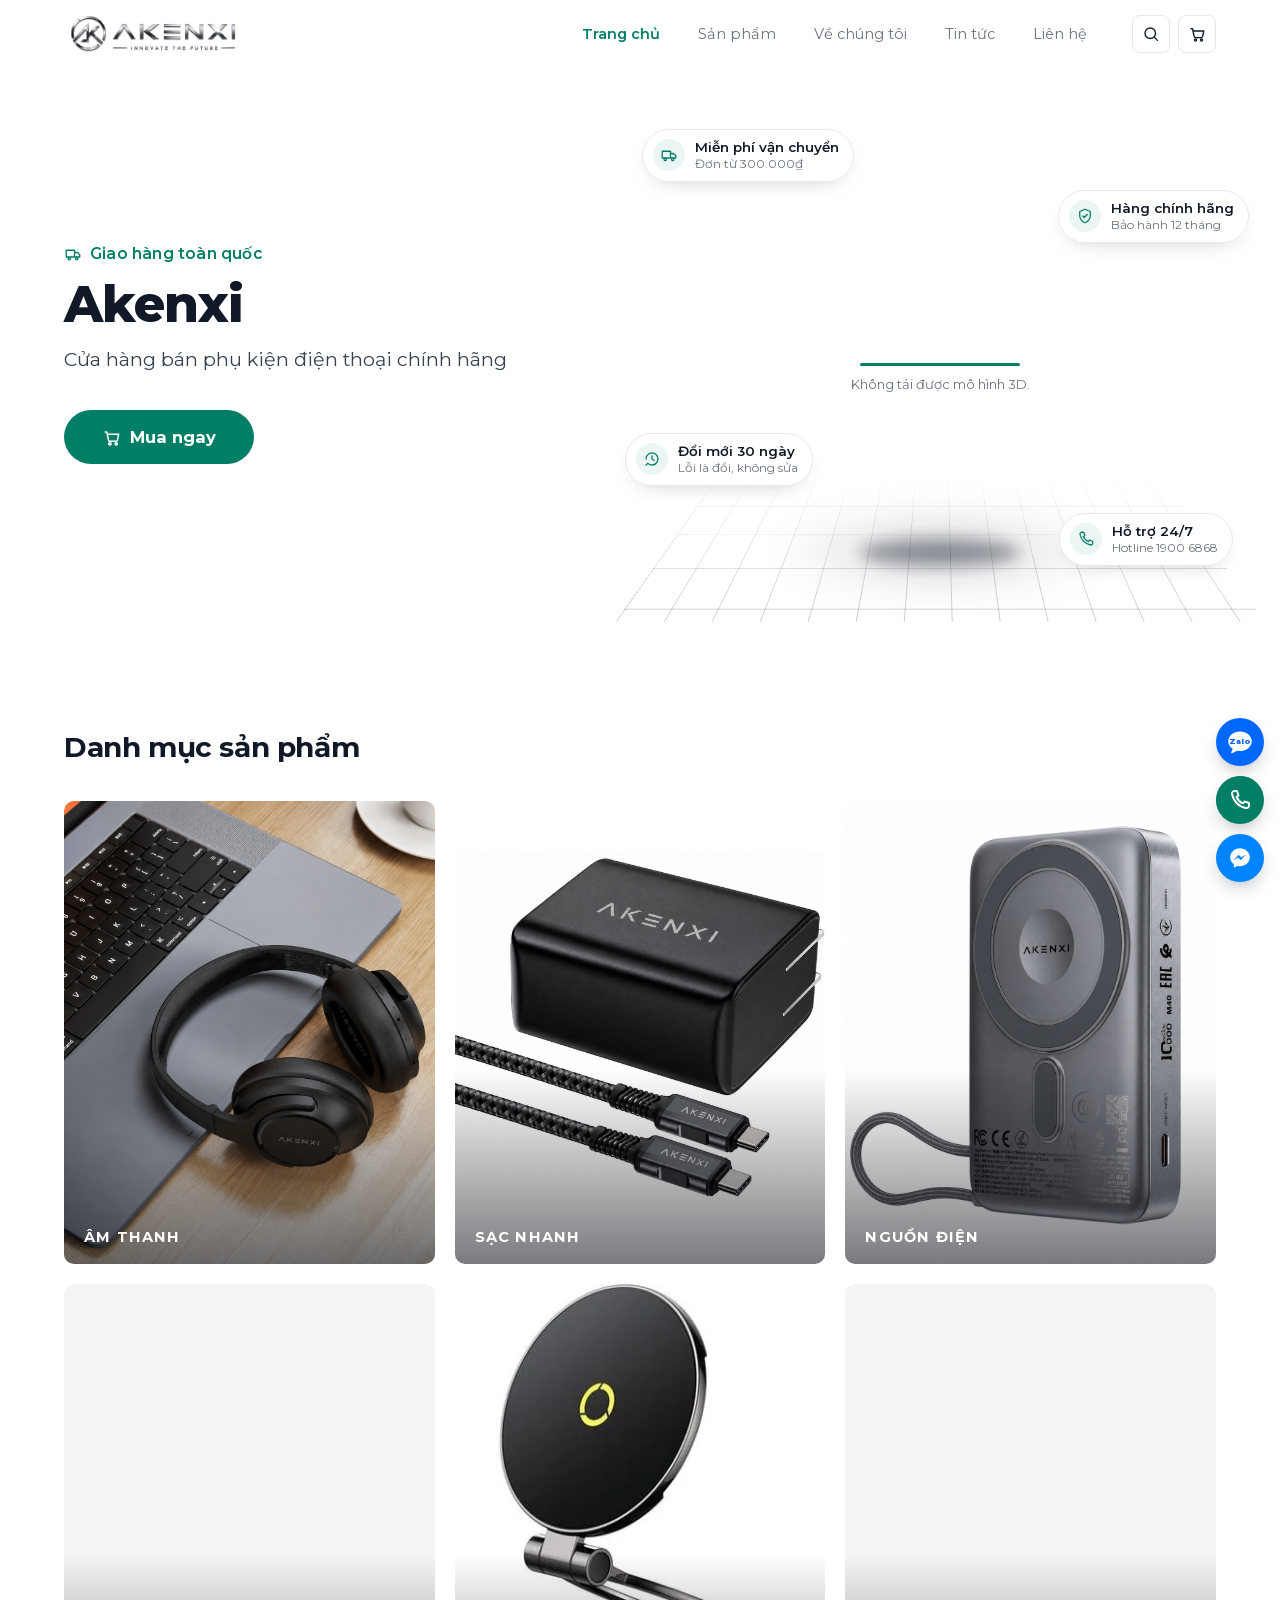
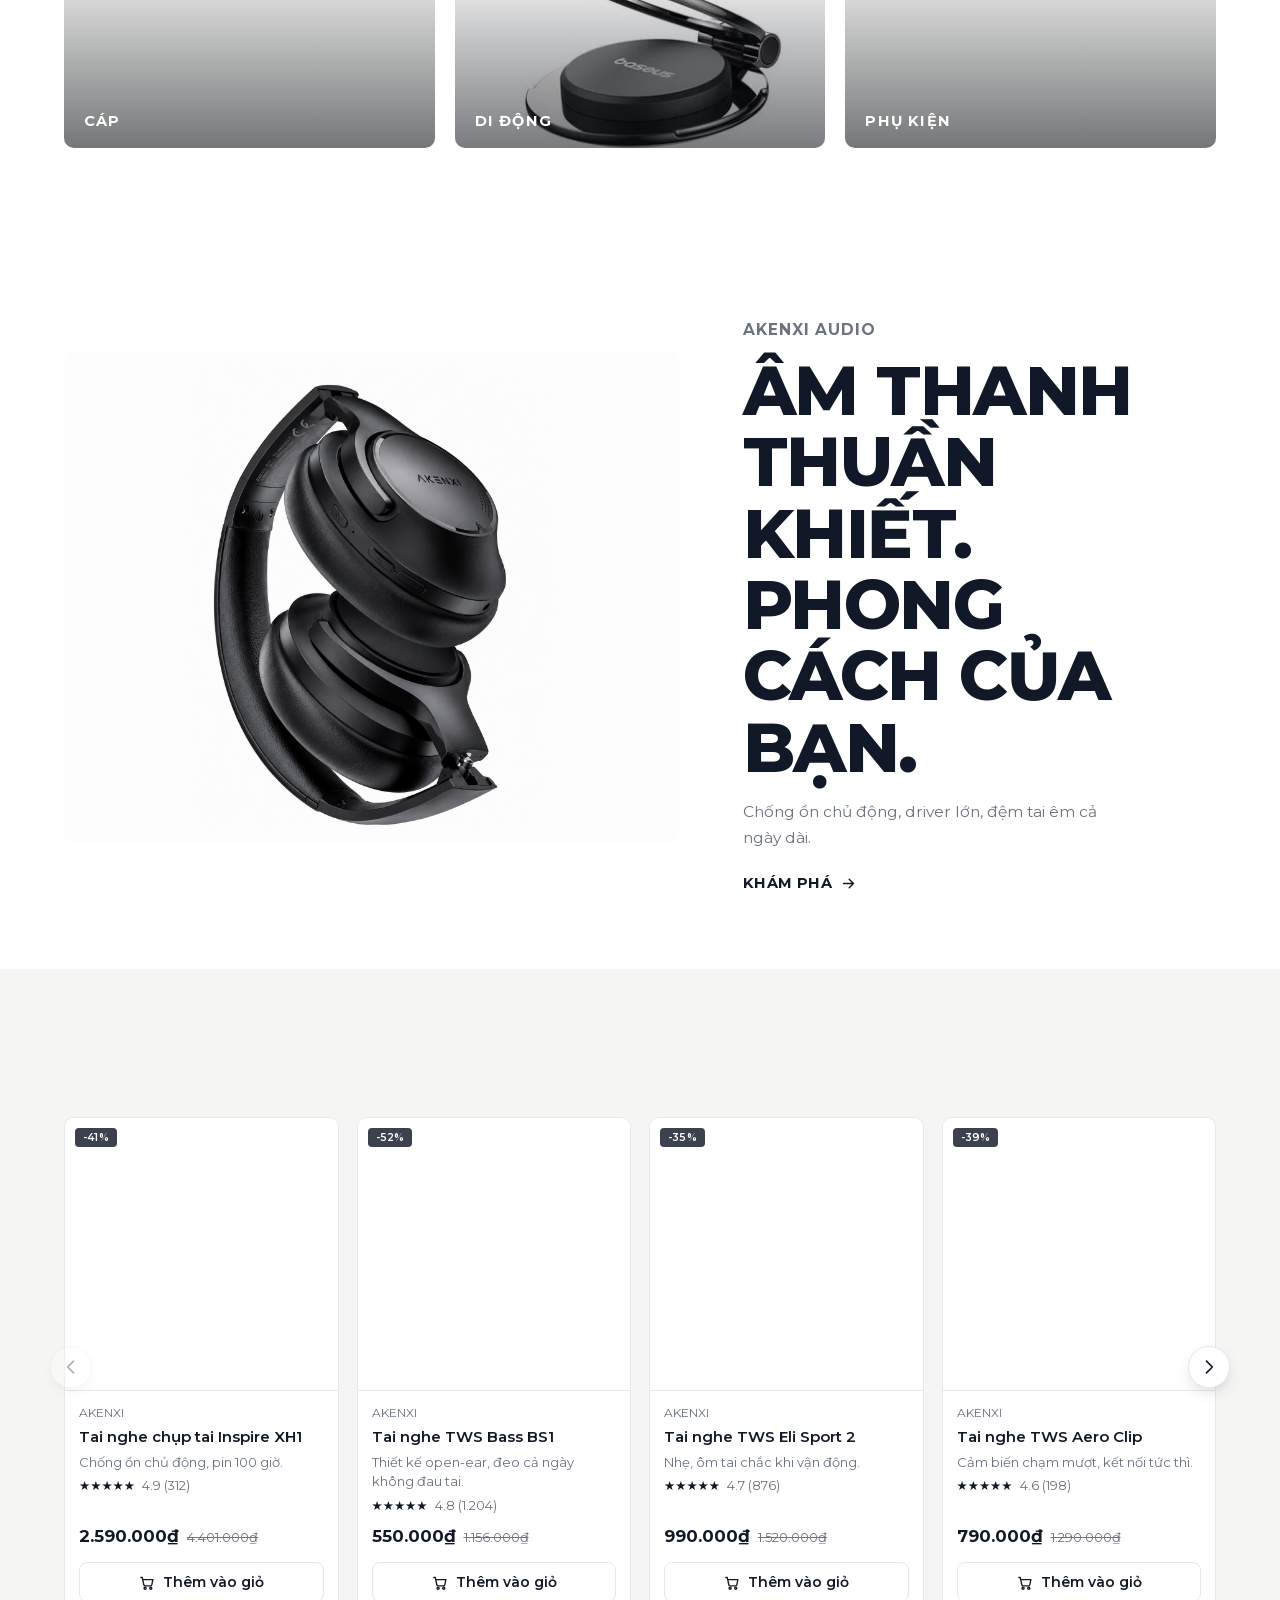
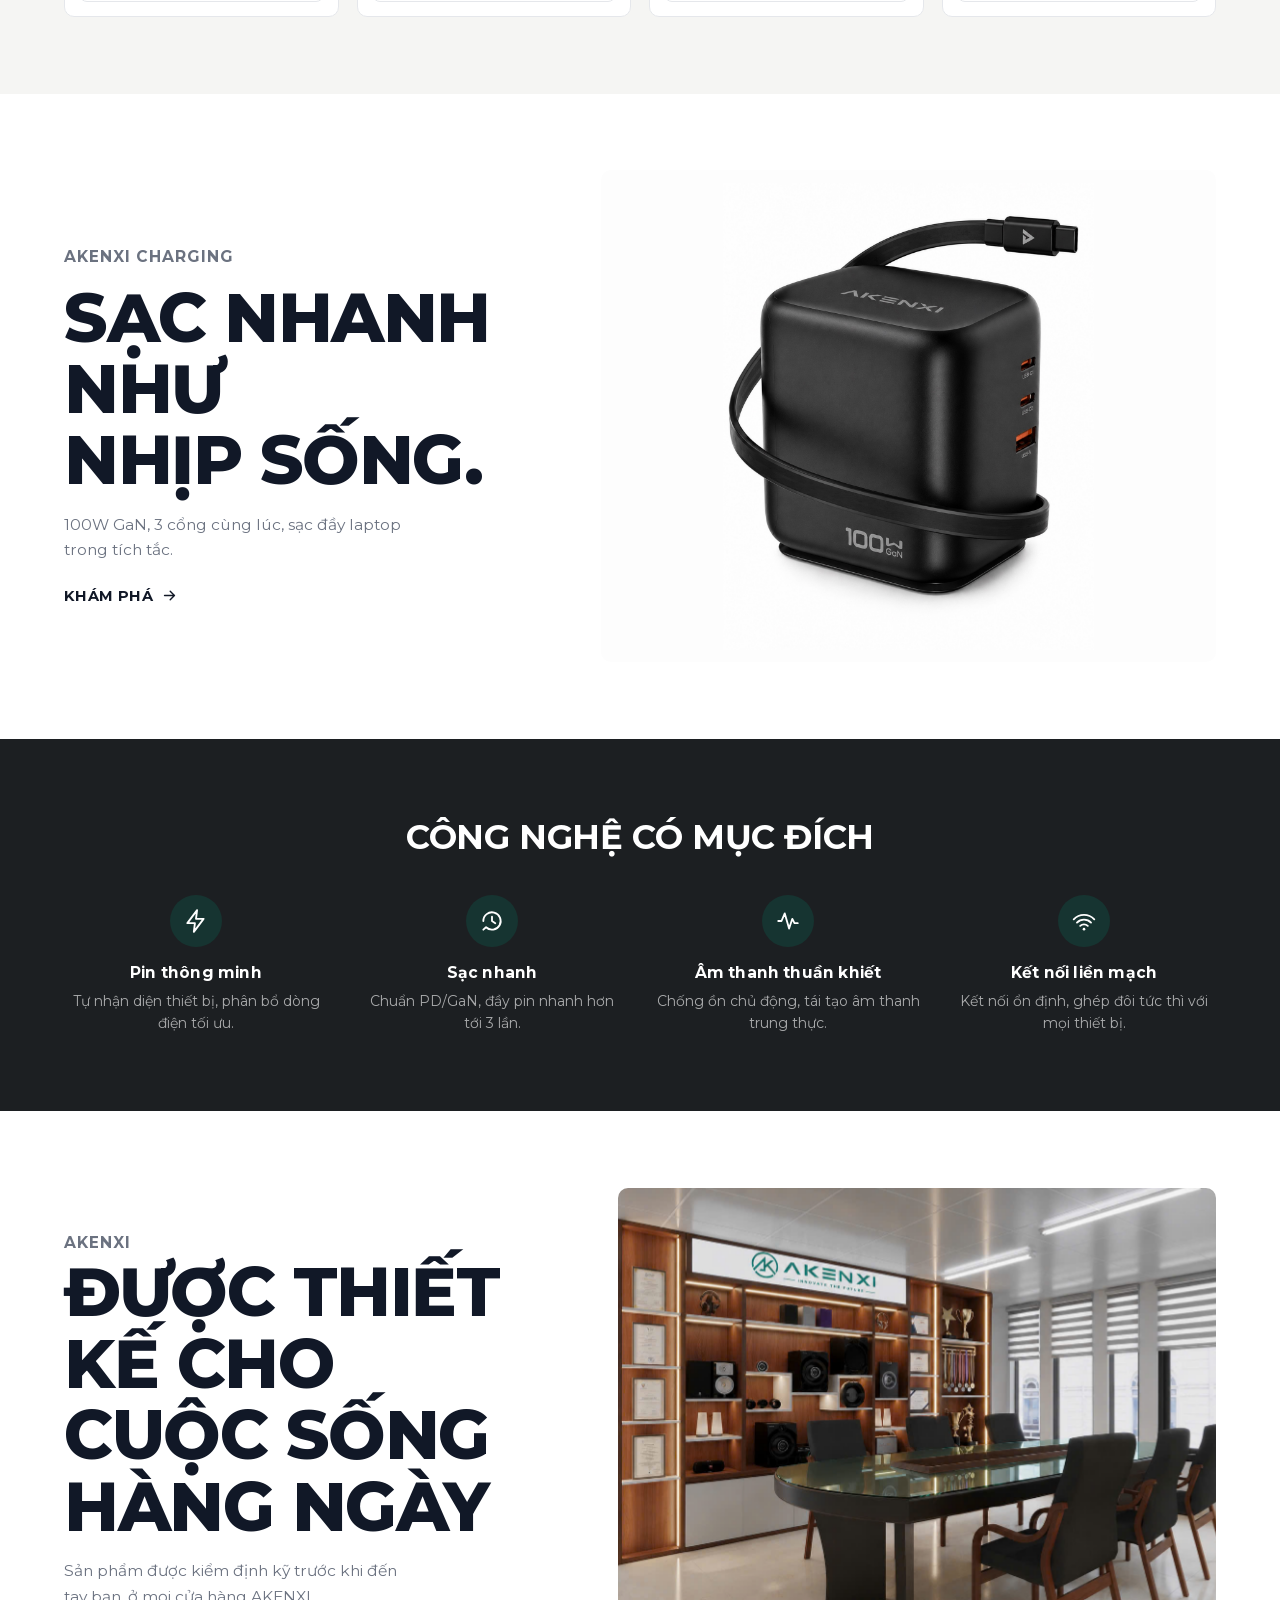
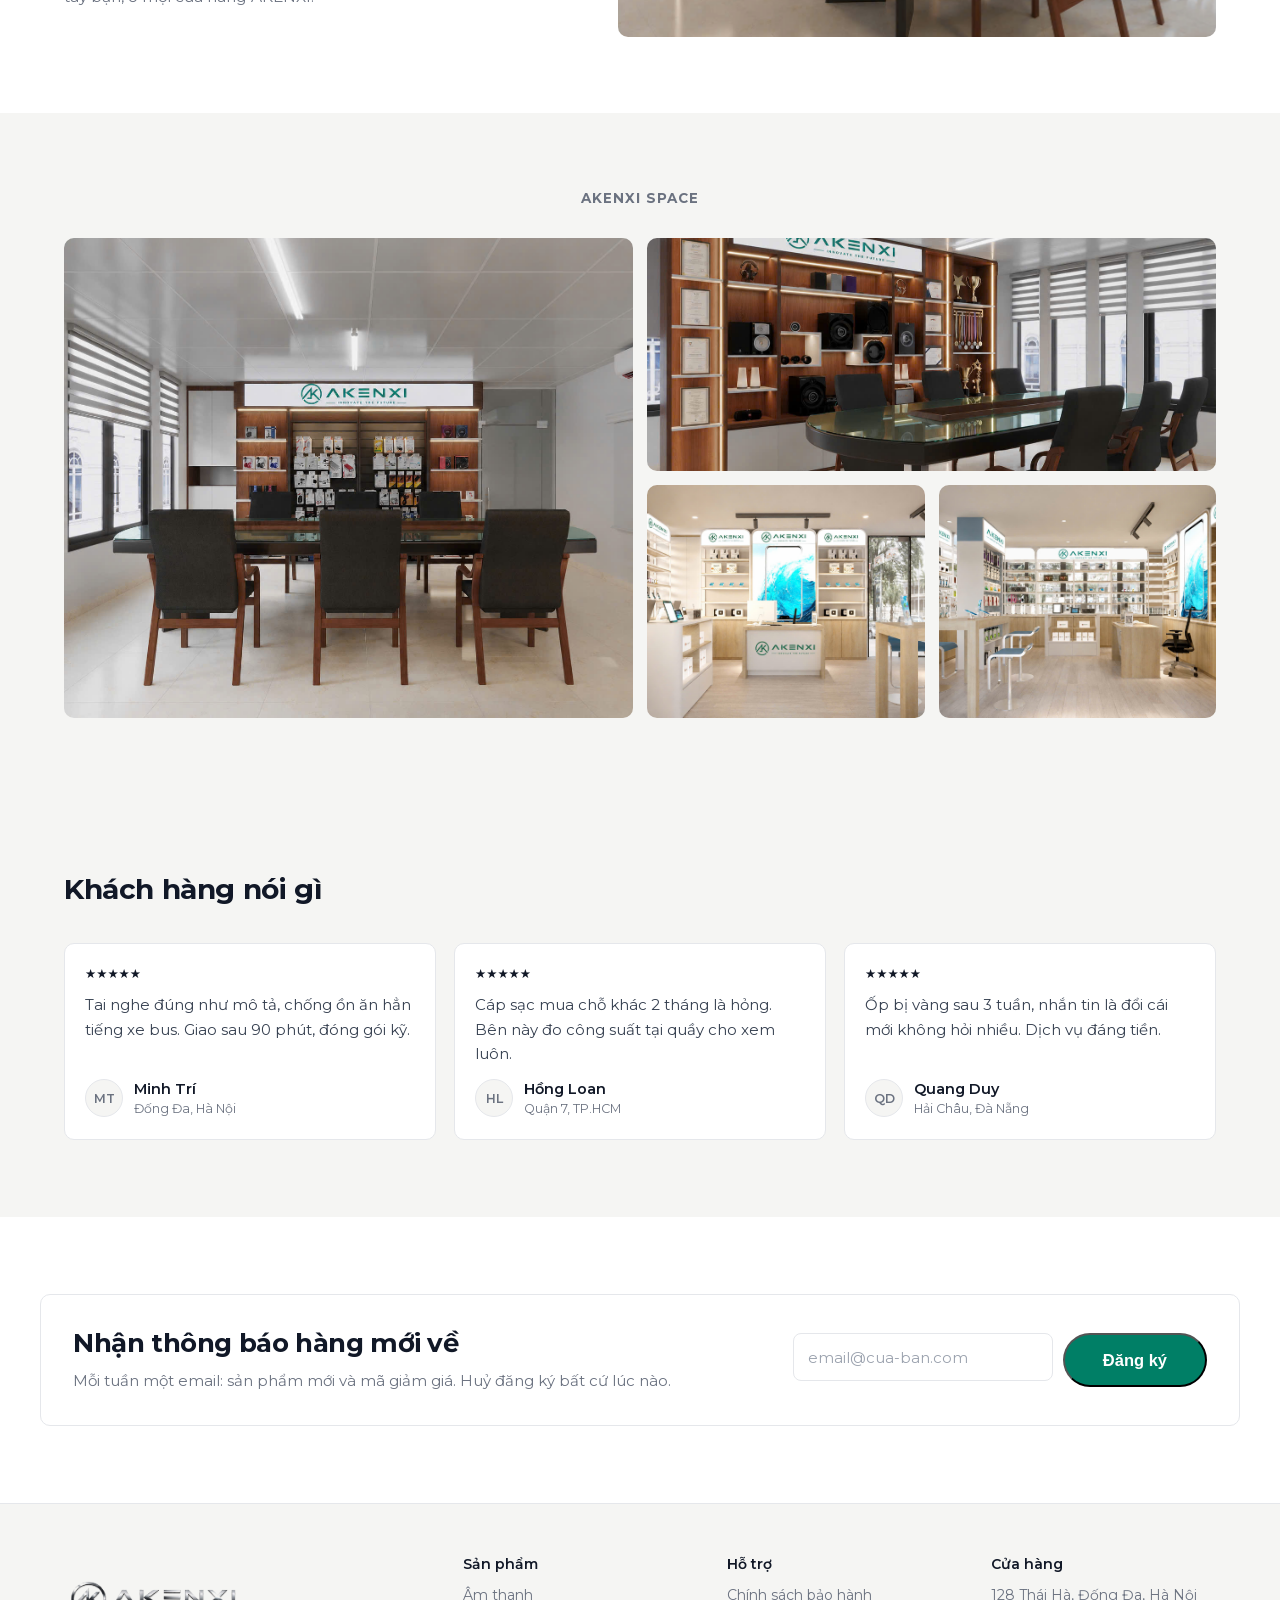
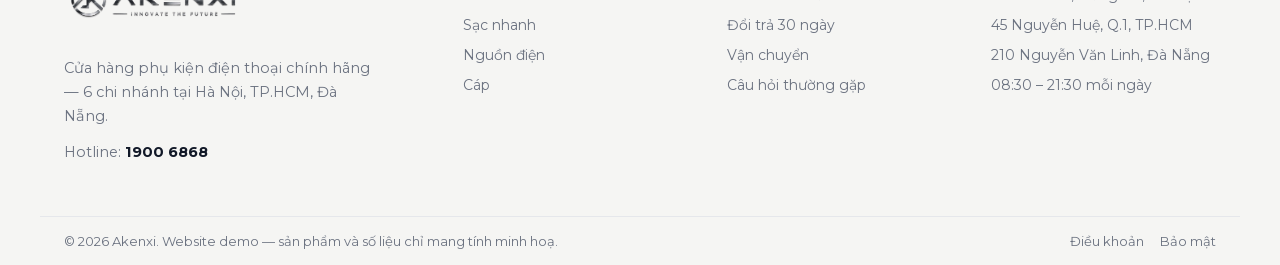
==== html/index.html @ 8df79a48 "fix: localization vietnamese" ====
<!DOCTYPE html>
<html lang="vi">
<head>
<meta charset="UTF-8">
<meta name="viewport" content="width=device-width, initial-scale=1">
<title>Akenxi — Cửa hàng bán phụ kiện điện thoại chính hãng</title>
<meta name="description" content="Akenxi — Cửa hàng bán phụ kiện điện thoại chính hãng: tai nghe, sạc, cáp, ốp lưng, pin dự phòng. Bảo hành 12 tháng.">
<link rel="icon" type="image/png" href="images/logo2.png">
<link rel="preload" href="models/Headphone.glb" as="fetch" crossorigin>
<link rel="stylesheet" href="css/style.css">
</head>
<body>

  <header class="site-header" id="siteHeader">
    <div class="container header-inner">
      <a class="logo" href="index.html">
        <img class="logo-img" src="images/akenxi-full-transparent.svg" alt="AKENXI" width="200" height="100">
      </a>

      <nav class="main-nav" id="mainNav" aria-label="Menu chính">
        <ul>
          <li><a href="index.html" class="is-active" aria-current="page">Trang chủ</a></li>
          <li><a href="san-pham.html">Sản phẩm</a></li>
          <li><a href="ve-chung-toi.html">Về chúng tôi</a></li>
          <li><a href="tin-tuc.html">Tin tức</a></li>
          <li><a href="lien-he.html">Liên hệ</a></li>
        </ul>
      </nav>

      <div class="header-actions">
        <button class="icon-btn" type="button" aria-label="Tìm kiếm">
          <svg viewBox="0 0 24 24" fill="none" stroke="currentColor" stroke-width="1.8" stroke-linecap="round">
            <circle cx="11" cy="11" r="7"></circle><path d="m16.5 16.5 4 4"></path>
          </svg>
        </button>
        <button class="icon-btn" type="button" aria-label="Giỏ hàng" data-cart-open>
          <svg viewBox="0 0 24 24" fill="none" stroke="currentColor" stroke-width="1.8" stroke-linecap="round" stroke-linejoin="round">
            <path d="M4 5h2l2.2 10.2a2 2 0 0 0 2 1.6h7.3a2 2 0 0 0 2-1.55L21 8H6.6"></path>
            <circle cx="10" cy="20" r="1.4"></circle><circle cx="18" cy="20" r="1.4"></circle>
          </svg>
          <span class="badge" data-cart-count>0</span>
        </button>
        <button class="nav-toggle" id="navToggle" type="button" aria-label="Mở menu" aria-expanded="false">
          <span></span><span></span><span></span>
        </button>
      </div>
    </div>
  </header>

  <main id="top">

<!-- ============================ HERO BANNER ============================ -->
    <section class="hero">
      <div class="container hero-inner">
        <div class="hero-copy">
          <p class="hero-eyebrow">
            <svg viewBox="0 0 24 24" fill="none" stroke="currentColor" stroke-width="1.8" stroke-linecap="round" stroke-linejoin="round" aria-hidden="true">
              <path d="M3 7h11v9H3zm11 3h4l3 3v3h-7z"></path>
              <circle cx="7" cy="18" r="1.6"></circle><circle cx="17" cy="18" r="1.6"></circle>
            </svg>
            Giao hàng toàn quốc
          </p>
          <h1>Akenxi</h1>
          <p class="hero-sub">Cửa hàng bán phụ kiện điện thoại chính hãng</p>
          <a class="btn btn-primary" href="san-pham.html">
            <svg viewBox="0 0 24 24" fill="none" stroke="currentColor" stroke-width="1.9" stroke-linecap="round" stroke-linejoin="round" aria-hidden="true">
              <path d="M4 5h2l2.2 10.2a2 2 0 0 0 2 1.6h7.3a2 2 0 0 0 2-1.55L21 8H6.6"></path>
              <circle cx="10" cy="20" r="1.5"></circle><circle cx="18" cy="20" r="1.5"></circle>
            </svg>
            Mua ngay
          </a>
        </div>

        <div class="hero-visual">
          <div class="model-wrap">
            <div class="model-floor" aria-hidden="true"><span></span></div>
            <div class="model-shadow" aria-hidden="true"></div>
            <canvas id="headphoneCanvas" aria-label="Mô hình tai nghe 3D" role="img"></canvas>
            <div class="model-loader" id="modelLoader">
              <div class="bar"><i id="loaderBar"></i></div>
              <span id="loaderText">Đang tải mô hình 3D… 0%</span>
            </div>
          </div>

          <ul class="hero-badges" aria-label="Cam kết của Akenxi">
            <li class="hero-badge b-tl">
              <span class="hb-ico">
                <svg viewBox="0 0 24 24" fill="none" stroke="currentColor" stroke-width="1.7" stroke-linecap="round" stroke-linejoin="round">
                  <path d="M3 7h11v9H3zm11 3h4l3 3v3h-7z"></path><circle cx="7" cy="18" r="1.6"></circle><circle cx="17" cy="18" r="1.6"></circle>
                </svg>
              </span>
              <span class="hb-text"><strong>Miễn phí vận chuyển</strong><span>Đơn từ 300.000₫</span></span>
            </li>
            <li class="hero-badge b-tr">
              <span class="hb-ico">
                <svg viewBox="0 0 24 24" fill="none" stroke="currentColor" stroke-width="1.7" stroke-linecap="round" stroke-linejoin="round">
                  <path d="M12 3l7 3v5.5c0 4.3-2.9 7.6-7 9.5-4.1-1.9-7-5.2-7-9.5V6z"></path><path d="m9 12 2 2 4-4"></path>
                </svg>
              </span>
              <span class="hb-text"><strong>Hàng chính hãng</strong><span>Bảo hành 12 tháng</span></span>
            </li>
            <li class="hero-badge b-bl">
              <span class="hb-ico">
                <svg viewBox="0 0 24 24" fill="none" stroke="currentColor" stroke-width="1.7" stroke-linecap="round" stroke-linejoin="round">
                  <path d="M4 12a8 8 0 1 1 2.5 5.8L4 20"></path><path d="M12 8v4l3 2"></path>
                </svg>
              </span>
              <span class="hb-text"><strong>Đổi mới 30 ngày</strong><span>Lỗi là đổi, không sửa</span></span>
            </li>
            <li class="hero-badge b-br">
              <span class="hb-ico">
                <svg viewBox="0 0 24 24" fill="none" stroke="currentColor" stroke-width="1.7" stroke-linecap="round" stroke-linejoin="round">
                  <path d="M21 15v2.5a2.5 2.5 0 0 1-2.7 2.5A17 17 0 0 1 4 5.7 2.5 2.5 0 0 1 6.5 3H9l1.5 4.5-2 1.5a12.5 12.5 0 0 0 6.5 6.5l1.5-2z"></path>
                </svg>
              </span>
              <span class="hb-text"><strong>Hỗ trợ 24/7</strong><span>Hotline 1900 6868</span></span>
            </li>
          </ul>
        </div>
      </div>
    </section>
    <!-- ============================= DANH MỤC ============================== -->
    <section class="section" id="danh-muc">
      <div class="container">
        <div class="section-head reveal">
          <h2>Danh mục sản phẩm</h2>
        </div>

        <div class="cat-grid-big">
          <a class="cat-tile reveal" href="san-pham.html">
            <img src="images/products/akenxi_headphone01/AKENXI_Headphone_Web_02.jpg" alt="Âm thanh" loading="lazy" decoding="async">
            <h3>Âm thanh</h3>
          </a>
          <a class="cat-tile reveal" href="san-pham.html">
            <img src="images/products/akenxi_charger03/AKENXI_product_02_1600x1600.jpg" alt="Sạc nhanh" loading="lazy" decoding="async">
            <h3>Sạc nhanh</h3>
          </a>
          <a class="cat-tile reveal" href="san-pham.html">
            <img src="images/products/akenxi_charger02/AKENXI_product_1.jpeg" alt="Nguồn điện" loading="lazy" decoding="async">
            <h3>Nguồn điện</h3>
          </a>
          <a class="cat-tile reveal" href="san-pham.html">
            <img src="images/products/akenxi_cable03/AKENXI_Cable_Web_02_1600x1600.jpg" alt="Cáp" loading="lazy" decoding="async">
            <h3>Cáp</h3>
          </a>
          <!-- Chưa có ảnh chụp riêng giá đỡ/phụ kiện di động AKENXI — dùng tạm ảnh tham khảo -->
          <a class="cat-tile reveal" href="san-pham.html">
            <img src="images/products/gia-do-o-to-magpro.webp" alt="Di động" loading="lazy" decoding="async">
            <h3>Di động</h3>
          </a>
          <a class="cat-tile reveal" href="san-pham.html">
            <img src="images/speaker_product/1786933684970_6507308237392180214_6507308237392180214_f4fe36da19a8099b43bdb5bdc5a078e9.jpg" alt="Phụ kiện" loading="lazy" decoding="async">
            <h3>Phụ kiện</h3>
          </a>
        </div>
      </div>
    </section>

    <!-- ========================= PRODUCT SHOWCASE: AUDIO ==================== -->
    <section class="section">
      <div class="container">
        <div class="showcase-row reveal">
          <div class="showcase-media">
            <img src="images/products/akenxi_headphone01/AKENXI_Headphone_Web_03.jpg" alt="AKENXI Audio — tai nghe chụp tai" loading="lazy" decoding="async">
          </div>
          <div class="showcase-copy">
            <p class="showcase-tag">AKENXI Audio</p>
            <h2 class="display">Âm thanh thuần khiết.<br>Phong cách của bạn.</h2>
            <p>Chống ồn chủ động, driver lớn, đệm tai êm cả ngày dài.</p>
            <a class="showcase-cta" href="san-pham.html">
              Khám phá
              <svg viewBox="0 0 24 24" fill="none" stroke="currentColor" stroke-width="2" stroke-linecap="round" stroke-linejoin="round"><path d="M5 12h14M13 6l6 6-6 6"></path></svg>
            </a>
          </div>
        </div>
      </div>
    </section>
    <!-- ============================ BÁN CHẠY ============================== -->
    <section class="section section-alt">
      <div class="container">
        <div class="section-head has-link reveal">
          <h2>Sản phẩm bán chạy</h2>
          <a class="link-more" href="san-pham.html">Xem tất cả</a>
        </div>

        <div class="slider" data-slider>
          <button class="slider-btn prev" type="button" data-slider-prev aria-label="Xem sản phẩm trước">
            <svg viewBox="0 0 24 24" fill="none" stroke="currentColor" stroke-width="2" stroke-linecap="round" stroke-linejoin="round"><path d="M15 5l-7 7 7 7"></path></svg>
          </button>

          <div class="slider-view" data-slider-view>
            <div class="slider-track" data-slider-track>
          <article class="prod-card reveal">
            <div class="prod-thumb">
              <span class="flag">-41%</span>
              <img src="images/products/akenxi_headphone01/AKENXI_Headphone_Web_01.jpg" alt="Tai nghe chụp tai Inspire XH1" width="480" height="480" loading="lazy" decoding="async">
            </div>
            <div class="prod-body">
              <p class="prod-brand">AKENXI</p>
              <h3><a href="san-pham-chi-tiet.html">Tai nghe chụp tai Inspire XH1</a></h3>
              <p class="prod-desc">Chống ồn chủ động, pin 100 giờ.</p>
              <div class="stars" aria-label="4.9 trên 5 sao">★★★★★ <span>4.9 (312)</span></div>
              <div class="prod-price"><strong>2.590.000₫</strong><s>4.401.000₫</s></div>
              <button class="btn-cart" type="button" data-add-to-cart
                data-id="headphone-inspire-xh1" data-name="Tai nghe chụp tai Inspire XH1" data-price="2590000" data-img="images/products/akenxi_headphone01/AKENXI_Headphone_Web_01.jpg">
                <svg viewBox="0 0 24 24" fill="none" stroke="currentColor" stroke-width="1.9" stroke-linecap="round" stroke-linejoin="round" aria-hidden="true">
                  <path d="M4 5h2l2.2 10.2a2 2 0 0 0 2 1.6h7.3a2 2 0 0 0 2-1.55L21 8H6.6"></path>
                  <circle cx="10" cy="20" r="1.5"></circle><circle cx="18" cy="20" r="1.5"></circle>
                </svg>
                Thêm vào giỏ
              </button>
            </div>
          </article>
          <article class="prod-card reveal">
            <div class="prod-thumb">
              <span class="flag">-52%</span>
              <img src="images/products/akenxi_earphone01/AKENXI_web_01.jpg" alt="Tai nghe TWS Bass BS1" width="480" height="480" loading="lazy" decoding="async">
            </div>
            <div class="prod-body">
              <p class="prod-brand">AKENXI</p>
              <h3><a href="san-pham-chi-tiet.html">Tai nghe TWS Bass BS1</a></h3>
              <p class="prod-desc">Thiết kế open-ear, đeo cả ngày không đau tai.</p>
              <div class="stars" aria-label="4.8 trên 5 sao">★★★★★ <span>4.8 (1.204)</span></div>
              <div class="prod-price"><strong>550.000₫</strong><s>1.156.000₫</s></div>
              <button class="btn-cart" type="button" data-add-to-cart
                data-id="earphone-bass-bs1" data-name="Tai nghe TWS Bass BS1" data-price="550000" data-img="images/products/akenxi_earphone01/AKENXI_web_01.jpg">
                <svg viewBox="0 0 24 24" fill="none" stroke="currentColor" stroke-width="1.9" stroke-linecap="round" stroke-linejoin="round" aria-hidden="true">
                  <path d="M4 5h2l2.2 10.2a2 2 0 0 0 2 1.6h7.3a2 2 0 0 0 2-1.55L21 8H6.6"></path>
                  <circle cx="10" cy="20" r="1.5"></circle><circle cx="18" cy="20" r="1.5"></circle>
                </svg>
                Thêm vào giỏ
              </button>
            </div>
          </article>
          <article class="prod-card reveal">
            <div class="prod-thumb">
              <span class="flag">-35%</span>
              <img src="images/products/akenxi_earphone02/AKENXI_web_01_1800x1800.jpg" alt="Tai nghe TWS Eli Sport 2" width="480" height="480" loading="lazy" decoding="async">
            </div>
            <div class="prod-body">
              <p class="prod-brand">AKENXI</p>
              <h3><a href="san-pham-chi-tiet.html">Tai nghe TWS Eli Sport 2</a></h3>
              <p class="prod-desc">Nhẹ, ôm tai chắc khi vận động.</p>
              <div class="stars" aria-label="4.7 trên 5 sao">★★★★★ <span>4.7 (876)</span></div>
              <div class="prod-price"><strong>990.000₫</strong><s>1.520.000₫</s></div>
              <button class="btn-cart" type="button" data-add-to-cart
                data-id="earphone-eli-sport-2" data-name="Tai nghe TWS Eli Sport 2" data-price="990000" data-img="images/products/akenxi_earphone02/AKENXI_web_01_1800x1800.jpg">
                <svg viewBox="0 0 24 24" fill="none" stroke="currentColor" stroke-width="1.9" stroke-linecap="round" stroke-linejoin="round" aria-hidden="true">
                  <path d="M4 5h2l2.2 10.2a2 2 0 0 0 2 1.6h7.3a2 2 0 0 0 2-1.55L21 8H6.6"></path>
                  <circle cx="10" cy="20" r="1.5"></circle><circle cx="18" cy="20" r="1.5"></circle>
                </svg>
                Thêm vào giỏ
              </button>
            </div>
          </article>
          <article class="prod-card reveal">
            <div class="prod-thumb">
              <span class="flag">-39%</span>
              <img src="images/products/akenxi_earphone03/AKENXI_Web_01_1086x1448.jpg" alt="Tai nghe TWS Aero Clip" width="480" height="480" loading="lazy" decoding="async">
            </div>
            <div class="prod-body">
              <p class="prod-brand">AKENXI</p>
              <h3><a href="san-pham-chi-tiet.html">Tai nghe TWS Aero Clip</a></h3>
              <p class="prod-desc">Cảm biến chạm mượt, kết nối tức thì.</p>
              <div class="stars" aria-label="4.6 trên 5 sao">★★★★★ <span>4.6 (198)</span></div>
              <div class="prod-price"><strong>790.000₫</strong><s>1.290.000₫</s></div>
              <button class="btn-cart" type="button" data-add-to-cart
                data-id="earphone-aero-clip" data-name="Tai nghe TWS Aero Clip" data-price="790000" data-img="images/products/akenxi_earphone03/AKENXI_Web_01_1086x1448.jpg">
                <svg viewBox="0 0 24 24" fill="none" stroke="currentColor" stroke-width="1.9" stroke-linecap="round" stroke-linejoin="round" aria-hidden="true">
                  <path d="M4 5h2l2.2 10.2a2 2 0 0 0 2 1.6h7.3a2 2 0 0 0 2-1.55L21 8H6.6"></path>
                  <circle cx="10" cy="20" r="1.5"></circle><circle cx="18" cy="20" r="1.5"></circle>
                </svg>
                Thêm vào giỏ
              </button>
            </div>
          </article>
          <article class="prod-card reveal">
            <div class="prod-thumb">
              <span class="flag">-37%</span>
              <img src="images/products/akenxi_earphone04/AKENXI_feature_01_1440x1080.jpg" alt="Tai nghe TWS Nova Clip" width="480" height="480" loading="lazy" decoding="async">
            </div>
            <div class="prod-body">
              <p class="prod-brand">AKENXI</p>
              <h3><a href="san-pham-chi-tiet.html">Tai nghe TWS Nova Clip</a></h3>
              <p class="prod-desc">Case sạc nhỏ gọn, sạc nhanh 10 phút.</p>
              <div class="stars" aria-label="4.7 trên 5 sao">★★★★★ <span>4.7 (256)</span></div>
              <div class="prod-price"><strong>850.000₫</strong><s>1.350.000₫</s></div>
              <button class="btn-cart" type="button" data-add-to-cart
                data-id="earphone-nova-clip" data-name="Tai nghe TWS Nova Clip" data-price="850000" data-img="images/products/akenxi_earphone04/AKENXI_feature_01_1440x1080.jpg">
                <svg viewBox="0 0 24 24" fill="none" stroke="currentColor" stroke-width="1.9" stroke-linecap="round" stroke-linejoin="round" aria-hidden="true">
                  <path d="M4 5h2l2.2 10.2a2 2 0 0 0 2 1.6h7.3a2 2 0 0 0 2-1.55L21 8H6.6"></path>
                  <circle cx="10" cy="20" r="1.5"></circle><circle cx="18" cy="20" r="1.5"></circle>
                </svg>
                Thêm vào giỏ
              </button>
            </div>
          </article>
          <article class="prod-card reveal">
            <div class="prod-thumb">
              <span class="flag">-41%</span>
              <img src="images/products/akenxi_charger03/AKENXI_product_01_1600x1600.jpg" alt="Củ sạc nhanh Palm 1C 20W" width="480" height="480" loading="lazy" decoding="async">
            </div>
            <div class="prod-body">
              <p class="prod-brand">AKENXI</p>
              <h3><a href="san-pham-chi-tiet.html">Củ sạc nhanh Palm 1C 20W</a></h3>
              <p class="prod-desc">Sạc đầy iPhone 15 trong 30 phút.</p>
              <div class="stars" aria-label="4.8 trên 5 sao">★★★★★ <span>4.8 (2.031)</span></div>
              <div class="prod-price"><strong>180.000₫</strong><s>306.000₫</s></div>
              <button class="btn-cart" type="button" data-add-to-cart
                data-id="charger-palm-1c-20w" data-name="Củ sạc nhanh Palm 1C 20W" data-price="180000" data-img="images/products/akenxi_charger03/AKENXI_product_01_1600x1600.jpg">
                <svg viewBox="0 0 24 24" fill="none" stroke="currentColor" stroke-width="1.9" stroke-linecap="round" stroke-linejoin="round" aria-hidden="true">
                  <path d="M4 5h2l2.2 10.2a2 2 0 0 0 2 1.6h7.3a2 2 0 0 0 2-1.55L21 8H6.6"></path>
                  <circle cx="10" cy="20" r="1.5"></circle><circle cx="18" cy="20" r="1.5"></circle>
                </svg>
                Thêm vào giỏ
              </button>
            </div>
          </article>
          <article class="prod-card reveal">
            <div class="prod-thumb">
              <span class="flag">-36%</span>
              <img src="images/products/akenxi_charger04/AKENXI_charger_01_1200x1200.jpg" alt="Củ sạc Palm C+U 20W" width="480" height="480" loading="lazy" decoding="async">
            </div>
            <div class="prod-body">
              <p class="prod-brand">AKENXI</p>
              <h3><a href="san-pham-chi-tiet.html">Củ sạc Palm C+U 20W</a></h3>
              <p class="prod-desc">Nhỏ gọn, mang theo mọi lúc.</p>
              <div class="stars" aria-label="4.7 trên 5 sao">★★★★★ <span>4.7 (1.418)</span></div>
              <div class="prod-price"><strong>190.000₫</strong><s>299.000₫</s></div>
              <button class="btn-cart" type="button" data-add-to-cart
                data-id="charger-palm-cu-20w" data-name="Củ sạc Palm C+U 20W" data-price="190000" data-img="images/products/akenxi_charger04/AKENXI_charger_01_1200x1200.jpg">
                <svg viewBox="0 0 24 24" fill="none" stroke="currentColor" stroke-width="1.9" stroke-linecap="round" stroke-linejoin="round" aria-hidden="true">
                  <path d="M4 5h2l2.2 10.2a2 2 0 0 0 2 1.6h7.3a2 2 0 0 0 2-1.55L21 8H6.6"></path>
                  <circle cx="10" cy="20" r="1.5"></circle><circle cx="18" cy="20" r="1.5"></circle>
                </svg>
                Thêm vào giỏ
              </button>
            </div>
          </article>
          <article class="prod-card reveal">
            <div class="prod-thumb">
              <span class="flag">-40%</span>
              <img src="images/products/akenxi_charger100W_01/AKENXI_100W_Web_01.jpg" alt="Củ sạc GaN 100W Desktop" width="480" height="480" loading="lazy" decoding="async">
            </div>
            <div class="prod-body">
              <p class="prod-brand">AKENXI</p>
              <h3><a href="san-pham-chi-tiet.html">Củ sạc GaN 100W Desktop</a></h3>
              <p class="prod-desc">3 cổng, màn LED báo công suất thực.</p>
              <div class="stars" aria-label="4.9 trên 5 sao">★★★★★ <span>4.9 (312)</span></div>
              <div class="prod-price"><strong>990.000₫</strong><s>1.650.000₫</s></div>
              <button class="btn-cart" type="button" data-add-to-cart
                data-id="charger-gan-100w" data-name="Củ sạc GaN 100W Desktop" data-price="990000" data-img="images/products/akenxi_charger100W_01/AKENXI_100W_Web_01.jpg">
                <svg viewBox="0 0 24 24" fill="none" stroke="currentColor" stroke-width="1.9" stroke-linecap="round" stroke-linejoin="round" aria-hidden="true">
                  <path d="M4 5h2l2.2 10.2a2 2 0 0 0 2 1.6h7.3a2 2 0 0 0 2-1.55L21 8H6.6"></path>
                  <circle cx="10" cy="20" r="1.5"></circle><circle cx="18" cy="20" r="1.5"></circle>
                </svg>
                Thêm vào giỏ
              </button>
            </div>
          </article>
          <article class="prod-card reveal">
            <div class="prod-thumb">
              <span class="flag">-40%</span>
              <img src="images/products/akenxi_charger02/AKENXI_product_1.jpeg" alt="Pin sạc dự phòng MagPro 10.000mAh" width="480" height="480" loading="lazy" decoding="async">
            </div>
            <div class="prod-body">
              <p class="prod-brand">AKENXI</p>
              <h3><a href="san-pham-chi-tiet.html">Pin sạc dự phòng MagPro 10.000mAh</a></h3>
              <p class="prod-desc">Sạc không dây từ tính, đầu ra USB-C.</p>
              <div class="stars" aria-label="4.7 trên 5 sao">★★★★★ <span>4.7 (531)</span></div>
              <div class="prod-price"><strong>690.000₫</strong><s>1.150.000₫</s></div>
              <button class="btn-cart" type="button" data-add-to-cart
                data-id="power-magpro-10000" data-name="Pin sạc dự phòng MagPro 10.000mAh" data-price="690000" data-img="images/products/akenxi_charger02/AKENXI_product_1.jpeg">
                <svg viewBox="0 0 24 24" fill="none" stroke="currentColor" stroke-width="1.9" stroke-linecap="round" stroke-linejoin="round" aria-hidden="true">
                  <path d="M4 5h2l2.2 10.2a2 2 0 0 0 2 1.6h7.3a2 2 0 0 0 2-1.55L21 8H6.6"></path>
                  <circle cx="10" cy="20" r="1.5"></circle><circle cx="18" cy="20" r="1.5"></circle>
                </svg>
                Thêm vào giỏ
              </button>
            </div>
          </article>
          <article class="prod-card reveal">
            <div class="prod-thumb">
              <span class="flag">-23%</span>
              <img src="images/products/akenxi_cable01/AKENXI_cable_01_1600x1600.jpg" alt="Cáp sạc C to C Dura 240W" width="480" height="480" loading="lazy" decoding="async">
            </div>
            <div class="prod-body">
              <p class="prod-brand">AKENXI</p>
              <h3><a href="san-pham-chi-tiet.html">Cáp sạc C to C Dura 240W</a></h3>
              <p class="prod-desc">Dây dù bện, chịu gập 30.000 lần.</p>
              <div class="stars" aria-label="4.9 trên 5 sao">★★★★★ <span>4.9 (3.402)</span></div>
              <div class="prod-price"><strong>120.000₫</strong><s>156.000₫</s></div>
              <button class="btn-cart" type="button" data-add-to-cart
                data-id="cable-dura-240w" data-name="Cáp sạc C to C Dura 240W" data-price="120000" data-img="images/products/akenxi_cable01/AKENXI_cable_01_1600x1600.jpg">
                <svg viewBox="0 0 24 24" fill="none" stroke="currentColor" stroke-width="1.9" stroke-linecap="round" stroke-linejoin="round" aria-hidden="true">
                  <path d="M4 5h2l2.2 10.2a2 2 0 0 0 2 1.6h7.3a2 2 0 0 0 2-1.55L21 8H6.6"></path>
                  <circle cx="10" cy="20" r="1.5"></circle><circle cx="18" cy="20" r="1.5"></circle>
                </svg>
                Thêm vào giỏ
              </button>
            </div>
          </article>
          <article class="prod-card reveal">
            <div class="prod-thumb">
              <span class="flag">-36%</span>
              <img src="images/products/akenxi_cable02/AKENXI_Cable_Web_01_1600x1600.jpg" alt="Cáp sạc Digital Display 100W" width="480" height="480" loading="lazy" decoding="async">
            </div>
            <div class="prod-body">
              <p class="prod-brand">AKENXI</p>
              <h3><a href="san-pham-chi-tiet.html">Cáp sạc Digital Display 100W</a></h3>
              <p class="prod-desc">Màn LED hiển thị công suất sạc thực tế.</p>
              <div class="stars" aria-label="4.6 trên 5 sao">★★★★★ <span>4.6 (389)</span></div>
              <div class="prod-price"><strong>250.000₫</strong><s>390.000₫</s></div>
              <button class="btn-cart" type="button" data-add-to-cart
                data-id="cable-digital-display" data-name="Cáp sạc Digital Display 100W" data-price="250000" data-img="images/products/akenxi_cable02/AKENXI_Cable_Web_01_1600x1600.jpg">
                <svg viewBox="0 0 24 24" fill="none" stroke="currentColor" stroke-width="1.9" stroke-linecap="round" stroke-linejoin="round" aria-hidden="true">
                  <path d="M4 5h2l2.2 10.2a2 2 0 0 0 2 1.6h7.3a2 2 0 0 0 2-1.55L21 8H6.6"></path>
                  <circle cx="10" cy="20" r="1.5"></circle><circle cx="18" cy="20" r="1.5"></circle>
                </svg>
                Thêm vào giỏ
              </button>
            </div>
          </article>
          <article class="prod-card reveal">
            <div class="prod-thumb">
              <span class="flag">-32%</span>
              <img src="images/products/akenxi_cable03/AKENXI_Cable_Web_01_1600x1600.jpg" alt="Cáp sạc C to C Fast 100W" width="480" height="480" loading="lazy" decoding="async">
            </div>
            <div class="prod-body">
              <p class="prod-brand">AKENXI</p>
              <h3><a href="san-pham-chi-tiet.html">Cáp sạc C to C Fast 100W</a></h3>
              <p class="prod-desc">Đầu nối nhôm nguyên khối, bền bỉ.</p>
              <div class="stars" aria-label="4.7 trên 5 sao">★★★★★ <span>4.7 (724)</span></div>
              <div class="prod-price"><strong>150.000₫</strong><s>220.000₫</s></div>
              <button class="btn-cart" type="button" data-add-to-cart
                data-id="cable-fast-100w-white" data-name="Cáp sạc C to C Fast 100W" data-price="150000" data-img="images/products/akenxi_cable03/AKENXI_Cable_Web_01_1600x1600.jpg">
                <svg viewBox="0 0 24 24" fill="none" stroke="currentColor" stroke-width="1.9" stroke-linecap="round" stroke-linejoin="round" aria-hidden="true">
                  <path d="M4 5h2l2.2 10.2a2 2 0 0 0 2 1.6h7.3a2 2 0 0 0 2-1.55L21 8H6.6"></path>
                  <circle cx="10" cy="20" r="1.5"></circle><circle cx="18" cy="20" r="1.5"></circle>
                </svg>
                Thêm vào giỏ
              </button>
            </div>
          </article>
            </div>
          </div>

          <button class="slider-btn next" type="button" data-slider-next aria-label="Xem sản phẩm tiếp">
            <svg viewBox="0 0 24 24" fill="none" stroke="currentColor" stroke-width="2" stroke-linecap="round" stroke-linejoin="round"><path d="M9 5l7 7-7 7"></path></svg>
          </button>
        </div>
      </div>
    </section>

    <!-- ======================= PRODUCT SHOWCASE: CHARGING ==================== -->
    <section class="section">
      <div class="container">
        <div class="showcase-row is-reverse reveal">
          <div class="showcase-media">
            <img src="images/products/akenxi_charger100W_01/AKENXI_100W_Web_02.jpg" alt="AKENXI Charging — củ sạc nhanh 100W" loading="lazy" decoding="async">
          </div>
          <div class="showcase-copy">
            <p class="showcase-tag">AKENXI Charging</p>
            <h2 class="display">Sạc nhanh như<br>nhịp sống.</h2>
            <p>100W GaN, 3 cổng cùng lúc, sạc đầy laptop trong tích tắc.</p>
            <a class="showcase-cta" href="san-pham.html">
              Khám phá
              <svg viewBox="0 0 24 24" fill="none" stroke="currentColor" stroke-width="2" stroke-linecap="round" stroke-linejoin="round"><path d="M5 12h14M13 6l6 6-6 6"></path></svg>
            </a>
          </div>
        </div>
      </div>
    </section>

    <!-- ========================== AKENXI TECHNOLOGY ========================== -->
    <section class="section section-graphite" id="akenxi-technology">
      <div class="container">
        <div class="section-head reveal" style="text-align:center">
          <h2 class="display" style="font-size:clamp(24px,3vw,34px)">Công nghệ có mục đích</h2>
        </div>

        <div class="tech-grid">
          <div class="tech-card reveal">
            <span class="tech-ico">
              <svg viewBox="0 0 24 24" fill="none" stroke="currentColor" stroke-width="1.7" stroke-linecap="round" stroke-linejoin="round">
                <path d="M13 2 4 14h7l-1 8 9-12h-7z"></path>
              </svg>
            </span>
            <h3>Pin thông minh</h3>
            <p>Tự nhận diện thiết bị, phân bổ dòng điện tối ưu.</p>
          </div>
          <div class="tech-card reveal">
            <span class="tech-ico">
              <svg viewBox="0 0 24 24" fill="none" stroke="currentColor" stroke-width="1.7" stroke-linecap="round" stroke-linejoin="round">
                <path d="M4 12a8 8 0 1 1 2.5 5.8L4 20"></path><path d="M12 8v4l3 2"></path>
              </svg>
            </span>
            <h3>Sạc nhanh</h3>
            <p>Chuẩn PD/GaN, đầy pin nhanh hơn tới 3 lần.</p>
          </div>
          <div class="tech-card reveal">
            <span class="tech-ico">
              <svg viewBox="0 0 24 24" fill="none" stroke="currentColor" stroke-width="1.7" stroke-linecap="round" stroke-linejoin="round">
                <path d="M3 12h3l3-7 4 14 3-9 2 4h3"></path>
              </svg>
            </span>
            <h3>Âm thanh thuần khiết</h3>
            <p>Chống ồn chủ động, tái tạo âm thanh trung thực.</p>
          </div>
          <div class="tech-card reveal">
            <span class="tech-ico">
              <svg viewBox="0 0 24 24" fill="none" stroke="currentColor" stroke-width="1.7" stroke-linecap="round" stroke-linejoin="round">
                <path d="M8.5 16.5a5 5 0 0 1 7 0"></path><path d="M5.5 13.5a9 9 0 0 1 13 0"></path><path d="M2.5 10.5a13 13 0 0 1 19 0"></path><circle cx="12" cy="19.5" r="1.2" fill="currentColor" stroke="none"></circle>
              </svg>
            </span>
            <h3>Kết nối liền mạch</h3>
            <p>Kết nối ổn định, ghép đôi tức thì với mọi thiết bị.</p>
          </div>
        </div>
      </div>
    </section>

    <!-- ============================= BRAND STORY ============================= -->
    <section class="section">
      <div class="container">
        <div class="story-grid reveal">
          <div class="story-copy">
            <p class="showcase-tag">AKENXI</p>
            <h2 class="display">Được thiết kế cho<br>cuộc sống hàng ngày</h2>
            <p>Sản phẩm được kiểm định kỹ trước khi đến tay bạn, ở mọi cửa hàng AKENXI.</p>
          </div>
          <div class="story-media">
            <img src="images/office/1786942965664_6507308237392180214_6507308237392180214_624f447ac2bd32116fa2d0f8c669f303.jpg" alt="Không gian trưng bày AKENXI" loading="lazy" decoding="async">
          </div>
        </div>
      </div>
    </section>

    <!-- ============================ MOSAIC GALLERY ============================ -->
    <section class="section section-alt">
      <div class="container">
        <p class="mosaic-tag reveal">AKENXI Space</p>
        <div class="mosaic-grid reveal">
          <div class="mosaic-item">
            <img src="images/office/1786942965617_6507308237392180214_6507308237392180214_4a695c47d9d1593d412d9fff4cbee38f.jpg" alt="Showroom AKENXI" loading="lazy" decoding="async">
          </div>
          <div class="mosaic-item">
            <img src="images/office/1786942965664_6507308237392180214_6507308237392180214_624f447ac2bd32116fa2d0f8c669f303.jpg" alt="Không gian trưng bày AKENXI" loading="lazy" decoding="async">
          </div>
          <div class="mosaic-item">
            <img src="images/office/1786942965708_6507308237392180214_6507308237392180214_2f13f0f7cc146e91533c96d97b0a834b.jpg" alt="Văn phòng AKENXI" loading="lazy" decoding="async">
          </div>
          <div class="mosaic-item">
            <img src="images/office/1786942965753_6507308237392180214_6507308237392180214_201d98e25bc85f334c32c34fdc00461a.jpg" alt="Văn phòng AKENXI" loading="lazy" decoding="async">
          </div>
        </div>
      </div>
    </section>
<!-- ============================= ĐÁNH GIÁ ============================= -->
    <section class="section section-alt" id="danh-gia">
      <div class="container">
        <div class="section-head reveal">
          <h2>Khách hàng nói gì</h2>
        </div>

        <div class="testi-grid">
          <figure class="testi-card reveal">
            <div class="stars">★★★★★</div>
            <blockquote>Tai nghe đúng như mô tả, chống ồn ăn hẳn tiếng xe bus. Giao sau 90 phút, đóng gói kỹ.</blockquote>
            <figcaption><span class="avatar">MT</span><div><strong>Minh Trí</strong><span>Đống Đa, Hà Nội</span></div></figcaption>
          </figure>
          <figure class="testi-card reveal">
            <div class="stars">★★★★★</div>
            <blockquote>Cáp sạc mua chỗ khác 2 tháng là hỏng. Bên này đo công suất tại quầy cho xem luôn.</blockquote>
            <figcaption><span class="avatar">HL</span><div><strong>Hồng Loan</strong><span>Quận 7, TP.HCM</span></div></figcaption>
          </figure>
          <figure class="testi-card reveal">
            <div class="stars">★★★★★</div>
            <blockquote>Ốp bị vàng sau 3 tuần, nhắn tin là đổi cái mới không hỏi nhiều. Dịch vụ đáng tiền.</blockquote>
            <figcaption><span class="avatar">QD</span><div><strong>Quang Duy</strong><span>Hải Châu, Đà Nẵng</span></div></figcaption>
          </figure>
        </div>
      </div>
    </section>
<!-- ============================ NEWSLETTER ============================ -->
    <section class="section news" id="lien-he">
      <div class="container news-inner reveal">
        <div>
          <h2>Nhận thông báo hàng mới về</h2>
          <p>Mỗi tuần một email: sản phẩm mới và mã giảm giá. Huỷ đăng ký bất cứ lúc nào.</p>
        </div>
        <form class="news-form" onsubmit="return false">
          <input type="email" placeholder="email@cua-ban.com" aria-label="Email của bạn" required>
          <button class="btn btn-primary" type="submit">Đăng ký</button>
        </form>
      </div>
    </section>
  </main>

  </main>

<footer class="site-footer">
    <div class="container footer-top">
      <div class="footer-brand">
        <a class="logo" href="index.html">
          <img class="logo-img" src="images/akenxi-full-transparent.svg" alt="AKENXI" width="200" height="100">
        </a>
        <p>Cửa hàng phụ kiện điện thoại chính hãng — 6 chi nhánh tại Hà Nội, TP.HCM, Đà Nẵng.</p>
        <p class="footer-hotline">Hotline: <b>1900 6868</b></p>
      </div>

      <div class="footer-col">
        <h4>Sản phẩm</h4>
        <ul>
          <li><a href="san-pham.html">Âm thanh</a></li>
          <li><a href="san-pham.html">Sạc nhanh</a></li>
          <li><a href="san-pham.html">Nguồn điện</a></li>
          <li><a href="san-pham.html">Cáp</a></li>
        </ul>
      </div>

      <div class="footer-col">
        <h4>Hỗ trợ</h4>
        <ul>
          <li><a href="lien-he.html">Chính sách bảo hành</a></li>
          <li><a href="lien-he.html">Đổi trả 30 ngày</a></li>
          <li><a href="lien-he.html">Vận chuyển</a></li>
          <li><a href="lien-he.html">Câu hỏi thường gặp</a></li>
        </ul>
      </div>

      <div class="footer-col">
        <h4>Cửa hàng</h4>
        <ul>
          <li>128 Thái Hà, Đống Đa, Hà Nội</li>
          <li>45 Nguyễn Huệ, Q.1, TP.HCM</li>
          <li>210 Nguyễn Văn Linh, Đà Nẵng</li>
          <li>08:30 – 21:30 mỗi ngày</li>
        </ul>
      </div>
    </div>

    <div class="container footer-bottom">
      <p>© 2026 Akenxi. Website demo — sản phẩm và số liệu chỉ mang tính minh hoạ.</p>
      <ul class="footer-legal">
        <li><a href="lien-he.html">Điều khoản</a></li>
        <li><a href="lien-he.html">Bảo mật</a></li>
      </ul>
    </div>
  </footer>

  <!-- Liên hệ nhanh cố định góc phải -->
  <div class="quick-contact" aria-label="Liên hệ nhanh">
    <a class="qc-btn qc-zalo" href="https://zalo.me/1900686868" target="_blank" rel="noopener" title="Chat Zalo">
      <span class="qc-ico" aria-hidden="true">
        <svg viewBox="0 0 48 48">
          <path fill="#fff" d="M24 7C13.6 7 5.2 14 5.2 22.6c0 4.9 2.7 9.3 7 12.2-.3 2-1.1 4-2.4 5.7-.5.7.2 1.6 1 1.3 3.3-1.1 6-2.6 7.9-4 1.6.4 3.4.6 5.3.6 10.4 0 18.8-7 18.8-15.8S34.4 7 24 7z"/>
          <text x="24" y="27.5" text-anchor="middle" font-family="__SvnMontFont_81fb87, Helvetica, Arial, sans-serif" font-size="12.5" font-weight="800" fill="#0068ff">Zalo</text>
        </svg>
      </span>
      <span class="qc-label">Zalo</span>
    </a>
    <a class="qc-btn qc-phone" href="tel:19006868" title="Gọi 1900 6868">
      <span class="qc-ico" aria-hidden="true">
        <svg viewBox="0 0 24 24" fill="none" stroke="currentColor" stroke-width="1.9" stroke-linecap="round" stroke-linejoin="round">
          <path d="M21 15v2.5a2.5 2.5 0 0 1-2.7 2.5A17 17 0 0 1 4 5.7 2.5 2.5 0 0 1 6.5 3H9l1.5 4.5-2 1.5a12.5 12.5 0 0 0 6.5 6.5l1.5-2z"></path>
        </svg>
      </span>
      <span class="qc-label">1900 6868</span>
    </a>
    <a class="qc-btn qc-mess" href="https://m.me/akenxi" target="_blank" rel="noopener" title="Chat Messenger">
      <span class="qc-ico" aria-hidden="true">
        <svg viewBox="0 0 24 24" fill="currentColor">
          <path d="M12 2.2c-5.4 0-9.8 4-9.8 9 0 2.8 1.4 5.3 3.6 6.9v3.7l3.4-1.9c.9.2 1.8.4 2.8.4 5.4 0 9.8-4 9.8-9s-4.4-9.1-9.8-9.1zm.6 12-2.5-2.6-4.7 2.6 5.2-5.5 2.5 2.5 4.6-2.5-5.1 5.5z"></path>
        </svg>
      </span>
      <span class="qc-label">Messenger</span>
    </a>
  </div>

  <!-- Giỏ hàng -->
  <div class="cart-overlay" data-cart-overlay hidden></div>

  <aside class="cart-drawer" data-cart-drawer aria-label="Giỏ hàng" aria-hidden="true" hidden>
    <div class="cart-head">
      <h2>Giỏ hàng <span class="cart-head-count" data-cart-count>0</span></h2>
      <button class="cart-close" type="button" data-cart-close aria-label="Đóng giỏ hàng">
        <svg viewBox="0 0 24 24" fill="none" stroke="currentColor" stroke-width="2" stroke-linecap="round">
          <path d="M6 6l12 12M18 6L6 18"></path>
        </svg>
      </button>
    </div>

    <div class="cart-body" data-cart-items></div>

    <div class="cart-foot">
      <div class="cart-total"><span>Tổng tiền</span><strong data-cart-total>0₫</strong></div>
      <button class="btn btn-primary" type="button" data-cart-checkout>Thanh toán</button>
      <p class="cart-note">Demo — chưa gắn cổng thanh toán.</p>
    </div>
  </aside>

  <div class="toast" data-toast hidden></div>

  <script type="importmap">
  {
    "imports": {
      "three": "./js/vendor/three/build/three.module.js",
      "three/addons/": "./js/vendor/three/examples/jsm/"
    }
  }
  </script>
  <script type="module" src="js/main.js"></script>
  <script src="js/ui.js" defer></script>
  <script src="js/cart.js" defer></script>
</body>
</html>
---- html/css/style.css ----
/* ==========================================================================
   Akenxi — cửa hàng phụ kiện điện thoại. Giao diện trắng, phẳng, tối giản.
   ========================================================================== */

/* --------------------------------- Fonts ---------------------------------
   Bộ font yêu cầu: SVN-Mont (bản Việt hoá của Mont — Fontfabric, font THƯƠNG MẠI).
   Các bản "tải free" trên mạng đều không có bản quyền nên file trong repo hiện là
   Montserrat (Google Fonts, OFL, cùng kiểu geometric sans, đủ dấu tiếng Việt).
   Khi đã mua SVN-Mont: chỉ cần ghi đè 3 file fonts/svn-mont-*.woff2 tương ứng
   (vietnamese / latin-ext / latin), không phải sửa CSS.
   -------------------------------------------------------------------------- */

@font-face {
  font-family: "__SvnMontFont_81fb87";
  font-style: normal;
  font-weight: 400 800;
  font-display: swap;
  src: url("../fonts/svn-mont-vietnamese.woff2") format("woff2");
  unicode-range: U+0102-0103, U+0110-0111, U+0128-0129, U+0168-0169, U+01A0-01A1,
    U+01AF-01B0, U+0300-0301, U+0303-0304, U+0308-0309, U+0323, U+0329,
    U+1EA0-1EF9, U+20AB;
}

@font-face {
  font-family: "__SvnMontFont_81fb87";
  font-style: normal;
  font-weight: 400 800;
  font-display: swap;
  src: url("../fonts/svn-mont-latin-ext.woff2") format("woff2");
  unicode-range: U+0100-02BA, U+02BD-02C5, U+02C7-02CC, U+02CE-02D7, U+02DD-02FF,
    U+0304, U+0308, U+0329, U+1D00-1DBF, U+1E00-1E9F, U+1EF2-1EFF, U+2020,
    U+20A0-20AB, U+20AD-20C0, U+2113, U+2C60-2C7F, U+A720-A7FF;
}

@font-face {
  font-family: "__SvnMontFont_81fb87";
  font-style: normal;
  font-weight: 400 800;
  font-display: swap;
  src: url("../fonts/svn-mont-latin.woff2") format("woff2");
  unicode-range: U+0000-00FF, U+0131, U+0152-0153, U+02BB-02BC, U+02C6, U+02DA,
    U+02DC, U+0304, U+0308, U+0329, U+2000-206F, U+20AC, U+2122, U+2191, U+2193,
    U+2212, U+2215, U+FEFF, U+FFFD;
}

/* Fallback dùng font hệ thống, chỉnh metric cho gần SVN-Mont để hạn chế nhảy chữ */
@font-face {
  font-family: "__SvnMontFont_Fallback_81fb87";
  font-style: normal;
  font-weight: 400 800;
  src: local("Helvetica Neue"), local("Helvetica"), local("Arial");
  size-adjust: 104%;
  ascent-override: 90%;
  descent-override: 24%;
  line-gap-override: 0%;
}

/* ------------------------------ Design tokens ----------------------------- */

:root {
  --bg: #ffffff;
  --bg-soft: #F5F5F3;
  --text: #111827;
  --text-muted: #6b7280;
  --border: #e5e7eb;
  --accent: #007F66;      /* xanh thương hiệu AKENXI chính thức */
  --accent-dark: #00664F;
  --graphite: #1c1f22;    /* nền tối cho section premium */
  --price: #d92d20;       /* chỉ dùng ở tổng tiền giỏ hàng/thanh toán, không dùng cho thẻ sản phẩm */

  --radius: 10px;
  --slide-gap: 18px;
  --header-h: 68px;
  --container: 1200px;
  --pad: clamp(16px, 4vw, 24px);

  --font: "__SvnMontFont_81fb87", "__SvnMontFont_Fallback_81fb87", -apple-system,
    system-ui, BlinkMacSystemFont, "Helvetica Neue", "Helvetica", sans-serif;
}

* { margin: 0; padding: 0; box-sizing: border-box; }

/* button không tự có cursor:pointer theo mặc định trình duyệt như <a> — set cứng cho mọi nút */
button:not(:disabled) { cursor: pointer; }

html {
  scroll-behavior: smooth;
  scroll-padding-top: calc(var(--header-h) + 8px);
  -webkit-text-size-adjust: 100%;
}

body {
  font-family: var(--font);
  font-size: 16px;
  background: var(--bg);
  color: var(--text);
  -webkit-font-smoothing: antialiased;
  overflow-x: hidden;
}

/* các class có display: flex/grid sẽ thắng UA style [hidden] -> ép lại cho chắc */
[hidden] { display: none !important; }

a { color: inherit; text-decoration: none; }
ul { list-style: none; }
img, svg { display: block; max-width: 100%; }
svg { width: 100%; height: 100%; }

.container {
  width: 100%;
  max-width: var(--container);
  margin: 0 auto;
  padding: 0 var(--pad);
}

/* ============================== Header / Menu ============================= */

.site-header {
  position: fixed;
  inset: 0 0 auto 0;
  z-index: 100;
  height: var(--header-h);
  display: flex;
  align-items: center;
  background: #fff;
  border-bottom: 1px solid transparent;
  transition: background .2s ease, border-color .2s ease, backdrop-filter .2s ease;
}

/* Khi cuộn: nền trắng hơi trong suốt + blur nhẹ, viền mờ dần hiện ra */
.site-header.is-stuck {
  background: rgba(255, 255, 255, .82);
  backdrop-filter: blur(10px);
  -webkit-backdrop-filter: blur(10px);
  border-bottom-color: var(--border);
}

.header-inner { display: flex; align-items: center; gap: clamp(16px, 2.4vw, 36px); }

/* Logo — wordmark AKENXI chính thức (SVG), không redraw bằng font */
.logo { display: flex; align-items: center; flex-shrink: 0; }

.logo-img { height: 90px; width: auto; }  /* logo Akenxi đã bỏ nền, crop sát viền */

/* Nav */
.main-nav { margin-left: auto; }
.main-nav ul { display: flex; align-items: center; gap: 10px; }

.main-nav a {
  display: block;
  padding: 8px 14px;
  border-radius: 6px;
  font-size: 14.5px;
  color: var(--text-muted);
  transition: color .15s ease, background .15s ease;
}

.main-nav a:hover { color: var(--accent); background: rgba(0, 127, 102, .06); }
.main-nav a.is-active { color: var(--accent); font-weight: 600; }

/* Actions */
.header-actions { display: flex; align-items: center; gap: 8px; }

.icon-btn {
  position: relative;
  width: 38px; height: 38px;
  padding: 9px;
  border: 1px solid var(--border);
  border-radius: 8px;
  background: #fff;
  color: var(--text);
  cursor: pointer;
  transition: background .15s ease;
}

.icon-btn:hover { background: var(--bg-soft); }

.badge {
  position: absolute;
  top: -6px; right: -6px;
  min-width: 17px; height: 17px;
  padding: 0 4px;
  border-radius: 999px;
  background: var(--price);
  color: #fff;
  font-size: 10.5px;
  font-weight: 700;
  line-height: 17px;
  text-align: center;
}

.nav-toggle {
  display: none;
  width: 38px; height: 38px;
  padding: 11px 9px;
  border: 1px solid var(--border);
  border-radius: 8px;
  background: #fff;
  cursor: pointer;
}

.nav-toggle span { display: block; height: 2px; background: var(--text); transition: transform .2s ease, opacity .2s ease; }
.nav-toggle span + span { margin-top: 4px; }
.nav-toggle.is-open span:nth-child(1) { transform: translateY(6px) rotate(45deg); }
.nav-toggle.is-open span:nth-child(2) { opacity: 0; }
.nav-toggle.is-open span:nth-child(3) { transform: translateY(-6px) rotate(-45deg); }

/* ================================= Hero ==================================
   Hero 3D — tai nghe Headphone.glb xoay theo scroll (js/main.js).
   ========================================================================== */

.display {
  font-size: clamp(34px, 5.6vw, 68px);
  line-height: 1.05;
  letter-spacing: -1.5px;
  font-weight: 800;
  text-transform: uppercase;   /* headline lớn kiểu premium-tech, dùng cho tagline chứ không phải tên sản phẩm */
}

.hero {
  padding: calc(var(--header-h) + clamp(28px, 4vw, 56px)) 0 clamp(36px, 5vw, 64px);
  background: #fff;
}

.hero-inner {
  display: grid;
  grid-template-columns: minmax(0, 1fr) minmax(0, 1fr);
  align-items: center;
  gap: clamp(24px, 4vw, 48px);
}

.hero-eyebrow {
  display: flex;
  align-items: center;
  gap: 8px;
  margin-bottom: 14px;
  font-size: 15.5px;
  font-weight: 600;
  letter-spacing: .2px;
  color: var(--accent);
}

.hero-eyebrow svg { width: 18px; height: 18px; flex-shrink: 0; }

.hero-copy h1 {
  font-size: clamp(30px, 3.9vw, 50px);
  line-height: 1.14;
  letter-spacing: -1px;
  font-weight: 800;
  max-width: 15em;
}

.hero-sub {
  margin-top: 12px;
  font-size: clamp(16px, 1.5vw, 21px);
  line-height: 1.45;
  color: #374151;
}

.hero-copy .btn { margin-top: clamp(24px, 3vw, 36px); }

/* Text hero chạy vào từ bên trái khi tải trang */
.hero-copy > * { animation: hero-in .7s cubic-bezier(.22, .7, .25, 1) both; }
.hero-eyebrow { animation-delay: .05s; }
.hero-copy h1 { animation-delay: .16s; }
.hero-sub { animation-delay: .28s; }
.hero-copy .btn { animation-delay: .4s; }

@keyframes hero-in {
  from { opacity: 0; transform: translateX(-32px); }
  to { opacity: 1; transform: none; }
}

/* Buttons */
.btn {
  display: inline-flex;
  align-items: center;
  justify-content: center;
  gap: 9px;
  height: 54px;
  padding: 0 38px;
  border-radius: 999px;
  font-size: 16.5px;
  font-weight: 700;
  white-space: nowrap;
  transition: background .15s ease;
}

.btn svg { width: 19px; height: 19px; flex-shrink: 0; }

.btn-primary { background: var(--accent); color: #fff; }
.btn-primary:hover { background: var(--accent-dark); }

/* ============================== Hero visual ============================== */

.hero-visual { position: relative; }

.model-wrap {
  position: relative;
  width: 100%;
  max-width: 470px;
  aspect-ratio: 1 / 1;
  max-height: 60vh;
  margin-inline: auto;
}

/* Sàn kẻ ô phối cảnh: các đường chạy từ trước ra sau, tan dần vào nền trắng */
.model-floor {
  position: absolute;
  left: 50%;
  bottom: -7%;
  width: 138%;
  height: 54%;
  transform: translateX(-50%);
  perspective: 420px;
  perspective-origin: 50% 0%;
  pointer-events: none;
  overflow: hidden;
}

.model-floor span {
  position: absolute;
  inset: 0 0 0 0;
  transform: rotateX(64deg);
  transform-origin: 50% 100%;
  background-image:
    repeating-linear-gradient(to right, rgba(17, 24, 39, .22) 0 1px, transparent 1px 48px),
    repeating-linear-gradient(to bottom, rgba(17, 24, 39, .22) 0 1px, transparent 1px 48px);
  background-position: center bottom;
  mask-image: linear-gradient(to top, #000 0%, rgba(0, 0, 0, .55) 45%, transparent 88%);
  -webkit-mask-image: linear-gradient(to top, #000 0%, rgba(0, 0, 0, .55) 45%, transparent 88%);
}

/* Bóng mờ dưới tai nghe: 2 lớp CSS, không dùng shadow map */
.model-shadow {
  position: absolute;
  left: 50%;
  bottom: 4%;
  width: 50%;
  height: 8%;
  transform: translateX(-50%);
  pointer-events: none;
  animation: shadow-breathe 4.2s ease-in-out infinite;
}

.model-shadow::before {
  content: "";
  position: absolute;
  left: 16%; right: 16%; top: 20%; bottom: 14%;
  border-radius: 50%;
  background: rgba(17, 24, 39, .42);
  filter: blur(8px);
}

.model-shadow::after {
  content: "";
  position: absolute;
  inset: -55% -18%;
  border-radius: 50%;
  background: radial-gradient(ellipse at 50% 50%, rgba(17, 24, 39, .22), rgba(17, 24, 39, .08) 48%, transparent 74%);
  filter: blur(18px);
}

@keyframes shadow-breathe {
  0%, 100% { transform: translateX(-50%) scale(1); opacity: .95; }
  50% { transform: translateX(-50%) scale(1.07); opacity: .72; }
}

#headphoneCanvas {
  position: relative;
  display: block;
  width: 100%;
  height: 100%;
  cursor: grab;
  touch-action: pan-y;
}

#headphoneCanvas:active { cursor: grabbing; }

.model-loader {
  position: absolute;
  inset: auto 0 42%;
  display: flex;
  flex-direction: column;
  align-items: center;
  gap: 10px;
  font-size: 13px;
  color: var(--text-muted);
  transition: opacity .4s ease;
}

.model-loader.is-hidden { opacity: 0; pointer-events: none; }

.model-loader .bar { width: 160px; height: 3px; border-radius: 999px; background: var(--border); overflow: hidden; }
.model-loader .bar i { display: block; width: 0; height: 100%; background: var(--accent); transition: width .25s ease; }

/* ---------------- 4 badge cam kết nổi quanh mô hình 3D ------------------- */

.hero-badges { position: absolute; inset: 0; pointer-events: none; }

.hero-badge {
  position: absolute;
  display: flex;
  align-items: center;
  gap: 10px;
  width: max-content;
  max-width: 46%;
  padding: 9px 14px 9px 10px;
  border: 1px solid var(--border);
  border-radius: 999px;
  background: rgba(255, 255, 255, .94);
  backdrop-filter: blur(6px);
  -webkit-backdrop-filter: blur(6px);
  box-shadow: 0 8px 22px -14px rgba(17, 24, 39, .35);
  animation: badge-float 6s ease-in-out infinite;
}

.hb-ico {
  flex-shrink: 0;
  width: 32px; height: 32px;
  padding: 7px;
  border-radius: 50%;
  background: rgba(0, 127, 102, .08);
  color: var(--accent);
}

.hb-text { display: flex; flex-direction: column; line-height: 1.3; }
.hb-text strong { font-size: 13.5px; font-weight: 600; white-space: nowrap; }
.hb-text span { font-size: 12px; color: var(--text-muted); white-space: nowrap; }

/* 4 góc, mỗi góc một độ cao khác nhau */
.b-tl { top: 2%;  left: -4%; }
.b-tr { top: 15%; right: -6%; }
.b-bl { bottom: 22%; left: -7%; }
.b-br { bottom: 5%;  right: -3%; }

/* trôi nhẹ, lệch pha để không cùng nhịp */
.b-tl { animation-delay: 0s; }
.b-tr { animation-delay: -1.5s; }
.b-bl { animation-delay: -3s; }
.b-br { animation-delay: -4.5s; }

@keyframes badge-float {
  0%, 100% { transform: translateY(0); }
  50% { transform: translateY(-7px); }
}

/* ================================ Sections =============================== */

.section { padding: clamp(48px, 6vw, 84px) 0; }
.section-alt { background: var(--bg-soft); }

.section-head { margin-bottom: clamp(24px, 3vw, 36px); }

.section-head.has-link {
  display: flex;
  align-items: baseline;
  justify-content: space-between;
  gap: 16px;
}

.section-head h2 {
  font-size: clamp(21px, 2.2vw, 28px);
  line-height: 1.25;
  letter-spacing: -.4px;
  font-weight: 700;
}

.section-head p { margin-top: 10px; font-size: 15.5px; line-height: 1.65; color: var(--text-muted); }

.link-more { flex-shrink: 0; font-size: 14.5px; font-weight: 600; color: var(--accent); }
.link-more:hover { text-decoration: underline; }

/* ------------------------------- Danh mục --------------------------------
   6 nhóm lớn, ảnh chiếm gần hết thẻ, không icon/không số lượng sản phẩm giả.
   ========================================================================== */

.cat-grid-big {
  display: grid;
  grid-template-columns: repeat(3, minmax(0, 1fr));
  gap: clamp(12px, 1.6vw, 20px);
}

.cat-tile {
  position: relative;
  display: block;
  aspect-ratio: 4 / 5;
  overflow: hidden;
  border-radius: var(--radius);
  background: var(--bg-soft);
}

.cat-tile img {
  width: 100%;
  height: 100%;
  object-fit: cover;
  transition: transform .5s ease;
}

.cat-tile:hover img { transform: scale(1.05); }

.cat-tile::after {
  content: "";
  position: absolute;
  inset: 0;
  background: linear-gradient(0deg, rgba(10, 14, 20, .55) 0%, transparent 42%);
}

.cat-tile h3 {
  position: absolute;
  left: 20px; bottom: 18px;
  z-index: 1;
  font-size: 14.5px;
  font-weight: 700;
  letter-spacing: 1.2px;
  text-transform: uppercase;
  color: #fff;
}

/* ------------------------------- Sản phẩm -------------------------------- */

.prod-grid {
  display: grid;
  grid-template-columns: repeat(4, minmax(0, 1fr));
  gap: clamp(12px, 1.5vw, 18px);
}

.prod-card {
  position: relative;
  display: flex;
  flex-direction: column;
  overflow: hidden;
  border: 1px solid var(--border);
  border-radius: var(--radius);
  background: #fff;
  cursor: pointer;
  transition: border-color .15s ease;
}

.prod-card:hover { border-color: var(--accent); }

.prod-thumb {
  position: relative;
  aspect-ratio: 1 / 1;
  overflow: hidden;             /* cắt ảnh phóng to khi hover, không đè lên badge */
  display: grid;
  place-items: center;
  padding: 8%;
  background: #fff;
  color: #4b5563;
  border-bottom: 1px solid var(--border);
}

.prod-thumb img {
  width: 100%;
  height: 100%;
  object-fit: contain;
  transition: transform .3s ease;
}

.prod-card:hover .prod-thumb img { transform: scale(1.04); }

.flag {
  position: absolute;
  top: 10px; left: 10px;
  z-index: 2;                   /* luôn nổi trên ảnh, kể cả khi ảnh phóng to lúc hover */
  padding: 3px 8px;
  border-radius: 4px;
  background: rgba(17, 24, 39, .82);
  color: #fff;
  font-size: 10.5px;
  font-weight: 600;
  letter-spacing: .2px;
}

.prod-body { display: flex; flex-direction: column; gap: 6px; flex: 1; padding: 14px; }
.prod-brand { font-size: 12px; color: var(--text-muted); }
.prod-card h3 { font-size: 15px; font-weight: 600; line-height: 1.4; }

/* Toàn bộ thẻ có thể bấm để vào trang chi tiết (stretched-link),
   nút "Thêm vào giỏ" nổi lên trên để vẫn bấm được riêng. */
.prod-card h3 a {
  transition: color .15s ease;
}

.prod-card h3 a::after {
  content: "";
  position: absolute;
  inset: 0;
  z-index: 1;
}

.prod-card h3 a:hover { color: var(--accent); }
.prod-desc { font-size: 13px; line-height: 1.5; color: var(--text-muted); }

.stars { font-size: 12.5px; color: var(--text); }
.stars span { margin-left: 4px; color: var(--text-muted); }

.prod-price { display: flex; align-items: baseline; flex-wrap: wrap; gap: 8px; margin-top: auto; padding-top: 6px; }
.prod-price strong { font-size: 17px; font-weight: 700; color: var(--text); }
.prod-price s { font-size: 13px; color: var(--text-muted); }

.btn-cart {
  position: relative;
  z-index: 2;                   /* nổi trên lớp stretched-link để vẫn bấm riêng được */
  display: flex;
  align-items: center;
  justify-content: center;
  gap: 8px;
  margin-top: 10px;
  height: 40px;
  border: 1px solid var(--border);
  border-radius: 8px;
  background: #fff;
  color: var(--text);
  font-family: inherit;
  font-size: 14px;
  font-weight: 600;
  cursor: pointer;
  transition: background .15s ease, color .15s ease, border-color .15s ease;
}

.btn-cart svg { width: 17px; height: 17px; flex-shrink: 0; }
.btn-cart:hover { background: var(--accent); border-color: var(--accent); color: #fff; }

/* ------------------- Slider sản phẩm bán chạy (4 / 2 / 1) ----------------- */

.slider { position: relative; }

/* cửa sổ nhìn: cắt phần ngoài, không tạo vùng cuộn nên không "ăn" con lăn của trang */
.slider-view { overflow: hidden; }

.slider-track {
  display: flex;
  gap: var(--slide-gap);
  transition: transform .45s cubic-bezier(.22, .7, .25, 1);
  will-change: transform;
  touch-action: pan-y;          /* vẫn cuộn dọc bình thường khi vuốt lên/xuống */
}

.slider-track.is-dragging { transition: none; cursor: grabbing; }

.slider-track > * {
  flex: 0 0 calc((100% - 3 * var(--slide-gap)) / 4);   /* 4 item */
  user-select: none;
}

.slider-track img { -webkit-user-drag: none; pointer-events: none; }

.slider-btn {
  position: absolute;
  top: 50%;
  z-index: 3;
  display: grid;
  place-items: center;
  width: 42px; height: 42px;
  padding: 10px;
  transform: translateY(-50%);
  border: 1px solid var(--border);
  border-radius: 50%;
  background: #fff;
  color: var(--text);
  box-shadow: 0 6px 18px -8px rgba(17, 24, 39, .35);
  cursor: pointer;
  transition: background .15s ease, opacity .2s ease, color .15s ease;
}

.slider-btn:hover { background: var(--accent); border-color: var(--accent); color: #fff; }
.slider-btn.prev { left: -14px; }
.slider-btn.next { right: -14px; }
.slider-btn[disabled] { opacity: .35; pointer-events: none; }

/* -------------------------------- Ưu điểm -------------------------------- */

.feat-grid {
  display: grid;
  grid-template-columns: repeat(4, minmax(0, 1fr));
  gap: clamp(12px, 1.4vw, 18px);
}

.feat-card {
  padding: 22px 20px;
  border: 1px solid var(--border);
  border-radius: var(--radius);
  background: #fff;
}

.feat-card h3 { font-size: 16px; font-weight: 600; }
.feat-card p { margin-top: 8px; font-size: 14.5px; line-height: 1.6; color: var(--text-muted); }

/* ---------------------- Product showcase (spotlight) ---------------------
   1-2 sản phẩm nổi bật mỗi section, ảnh chiếm phần lớn diện tích.
   .showcase-row.is-reverse đảo ảnh sang phải để xen kẽ giữa các section.
   ========================================================================== */

.showcase-row {
  display: grid;
  grid-template-columns: minmax(0, 1.3fr) minmax(0, 1fr);
  align-items: center;
  gap: clamp(28px, 5vw, 64px);
}

.showcase-row.is-reverse { grid-template-columns: minmax(0, 1fr) minmax(0, 1.3fr); }
.showcase-row.is-reverse .showcase-media { order: 2; }
.showcase-row.is-reverse .showcase-copy { order: 1; }

.showcase-media {
  aspect-ratio: 5 / 4;
  overflow: hidden;
  padding: 2%;
  display: grid;
  place-items: center;
  border-radius: var(--radius);
  background: #fdfdfd;
}

.showcase-media img {
  width: 63%;
  height: 100%;
  object-fit: cover;   /* ảnh sản phẩm dọc — contain để thấy trọn sản phẩm, không crop/zoom quá gần */
  transition: transform .5s ease;
}

.showcase-media:hover img { transform: scale(1.05); }

.showcase-tag { font-size: 13.5px; font-weight: 700; letter-spacing: 1px; color: var(--accent); text-transform: uppercase; }
.showcase-copy .display { margin-top: 12px; }
.showcase-copy p { margin-top: 16px; max-width: 34ch; font-size: 15.5px; line-height: 1.65; color: var(--text-muted); }

.showcase-cta {
  display: inline-flex;
  align-items: center;
  gap: 8px;
  margin-top: 24px;
  font-size: 14.5px;
  font-weight: 700;
  letter-spacing: .4px;
  text-transform: uppercase;
  color: var(--text);
}

.showcase-cta svg { width: 17px; height: 17px; transition: transform .2s ease; }
.showcase-cta:hover svg { transform: translateX(5px); }

/* --------------------------- AKENXI Technology ---------------------------- */

.tech-grid {
  display: grid;
  grid-template-columns: repeat(4, minmax(0, 1fr));
  gap: clamp(20px, 3vw, 32px);
}

.tech-card { text-align: center; }

.tech-ico {
  display: grid;
  place-items: center;
  width: 52px; height: 52px;
  margin: 0 auto 16px;
  padding: 13px;
  border-radius: 50%;
  background: rgba(0, 127, 102, .08);
  color: var(--accent);
}

.tech-card h3 { font-size: 15.5px; font-weight: 700; letter-spacing: .2px; }
.tech-card p { margin-top: 8px; font-size: 14px; line-height: 1.6; color: var(--text-muted); }

/* Section graphite: nền tối cho các khối "premium" (vd. AKENXI Technology) */
.section-graphite { background: var(--graphite); color: #fff; }
.section-graphite .display,
.section-graphite .section-head h2 { color: #fff; }
.section-graphite .tech-ico { background: rgba(0, 127, 102, .22); color: #fff; }
.section-graphite .tech-card p { color: rgba(255, 255, 255, .62); }

/* -------------------------------- Brand story ------------------------------ */

.story-grid {
  display: grid;
  grid-template-columns: minmax(0, .9fr) minmax(0, 1.1fr);
  align-items: center;
  gap: clamp(28px, 5vw, 64px);
}

.story-copy p { margin-top: 16px; max-width: 32ch; font-size: 15.5px; line-height: 1.7; color: var(--text-muted); }

.story-media {
  aspect-ratio: 4 / 3;
  overflow: hidden;
  border-radius: var(--radius);
}

.story-media img { width: 100%; height: 100%; object-fit: cover; will-change: transform; }

/* ------------------------------ Mosaic gallery ----------------------------- */

.mosaic-tag { margin-bottom: clamp(20px, 3vw, 32px); font-size: 13.5px; font-weight: 700; letter-spacing: 1px; color: var(--text-muted); text-transform: uppercase; text-align: center; }

.mosaic-grid {
  display: grid;
  grid-template-columns: repeat(4, minmax(0, 1fr));
  grid-template-rows: repeat(2, minmax(140px, 1fr));
  gap: clamp(8px, 1.2vw, 14px);
  height: clamp(320px, 46vw, 480px);
}

.mosaic-item { overflow: hidden; border-radius: var(--radius); }
.mosaic-item img { width: 100%; height: 100%; object-fit: cover; transition: transform .5s ease; }
.mosaic-item:hover img { transform: scale(1.05); }

.mosaic-item:nth-child(1) { grid-column: 1 / 3; grid-row: 1 / 3; }
.mosaic-item:nth-child(2) { grid-column: 3 / 5; grid-row: 1 / 2; }
.mosaic-item:nth-child(3) { grid-column: 3 / 4; grid-row: 2 / 3; }
.mosaic-item:nth-child(4) { grid-column: 4 / 5; grid-row: 2 / 3; }

/* -------------------------------- Đánh giá ------------------------------- */

.testi-grid {
  display: grid;
  grid-template-columns: repeat(3, minmax(0, 1fr));
  gap: clamp(12px, 1.5vw, 18px);
}

.testi-card {
  display: flex;
  flex-direction: column;
  gap: 12px;
  padding: 22px 20px;
  border: 1px solid var(--border);
  border-radius: var(--radius);
  background: #fff;
}

.testi-card blockquote { font-size: 15px; line-height: 1.65; color: #374151; }
.testi-card figcaption { display: flex; align-items: center; gap: 11px; margin-top: auto; }
.testi-card figcaption strong { display: block; font-size: 14.5px; font-weight: 600; }
.testi-card figcaption span { font-size: 12.5px; color: var(--text-muted); }

.avatar {
  display: grid;
  place-items: center;
  flex-shrink: 0;
  width: 38px; height: 38px;
  border-radius: 50%;
  background: var(--bg-soft);
  border: 1px solid var(--border);
  font-size: 13px;
  font-weight: 600;
  color: var(--text-muted);
}

/* ------------------------------- Newsletter ------------------------------ */

.news-inner {
  display: flex;
  align-items: center;
  justify-content: space-between;
  gap: clamp(20px, 3vw, 40px);
  padding: clamp(22px, 3vw, 32px);
  border: 1px solid var(--border);
  border-radius: var(--radius);
}

.news-inner h2 { font-size: clamp(20px, 2.1vw, 26px); font-weight: 700; letter-spacing: -.4px; }
.news-inner p { margin-top: 10px; font-size: 15px; line-height: 1.65; color: var(--text-muted); }

.news-form { display: flex; gap: 10px; flex-shrink: 0; }

.news-form input {
  width: clamp(200px, 24vw, 260px);
  height: 48px;
  padding: 0 14px;
  border: 1px solid var(--border);
  border-radius: 8px;
  background: #fff;
  color: var(--text);
  font-family: inherit;
  font-size: 15px;
}

.news-form input::placeholder { color: #9ca3af; }
.news-form input:focus { outline: none; border-color: var(--accent); }

/* --------------------------------- Footer -------------------------------- */

.site-footer { border-top: 1px solid var(--border); background: var(--bg-soft); }

.footer-top {
  display: grid;
  grid-template-columns: 1.6fr repeat(3, 1fr);
  gap: clamp(24px, 3vw, 40px);
  padding-block: clamp(32px, 4vw, 52px);
}

.footer-brand p { margin-top: 12px; max-width: 320px; font-size: 14.5px; line-height: 1.65; color: var(--text-muted); }
.footer-hotline b { color: var(--text); }

.footer-col h4 { margin-bottom: 12px; font-size: 14px; font-weight: 600; }
.footer-col li { margin-bottom: 9px; font-size: 14px; line-height: 1.5; color: var(--text-muted); }
.footer-col a:hover { color: var(--accent); }

.footer-bottom {
  display: flex;
  align-items: center;
  justify-content: space-between;
  gap: 12px;
  padding-block: 16px;
  border-top: 1px solid var(--border);
  font-size: 13px;
  color: var(--text-muted);
}

.footer-legal { display: flex; gap: 16px; }
.footer-legal a:hover { color: var(--accent); }

/* --------------------------- Reveal khi cuộn tới -------------------------- */

.reveal {
  opacity: 0;
  transform: translateY(14px);
  transition: opacity .45s ease, transform .45s ease;
}

.reveal.is-in { opacity: 1; transform: none; }

/* ==========================================================================
   Trang con: page hero, sản phẩm, giới thiệu, tin tức, liên hệ
   ========================================================================== */

.page-hero {
  padding: calc(var(--header-h) + clamp(28px, 4vw, 52px)) 0 clamp(24px, 3vw, 40px);
  border-bottom: 1px solid var(--border);
  background: var(--bg-soft);
}

.page-tag { margin-bottom: 10px; font-size: 13.5px; font-weight: 700; letter-spacing: 1px; text-transform: uppercase; color: var(--accent); }

.page-hero h1 {
  font-size: clamp(26px, 3.2vw, 40px);
  line-height: 1.16;
  letter-spacing: -.8px;
  font-weight: 800;
}

.page-sub {
  max-width: 62ch;
  margin-top: 12px;
  font-size: clamp(15px, 1.2vw, 16.5px);
  line-height: 1.65;
  color: var(--text-muted);
}

/* ------------------------------ Bộ lọc sản phẩm --------------------------- */

.filter-bar {
  display: flex;
  align-items: center;
  justify-content: space-between;
  flex-wrap: wrap;
  gap: 12px;
  margin-bottom: clamp(20px, 2.4vw, 30px);
}

.filter-list { display: flex; flex-wrap: wrap; gap: 8px; }

.chip {
  height: 38px;
  padding: 0 16px;
  border: 1px solid var(--border);
  border-radius: 999px;
  background: #fff;
  color: var(--text);
  font-family: inherit;
  font-size: 14px;
  font-weight: 500;
  cursor: pointer;
  transition: background .15s ease, border-color .15s ease, color .15s ease;
}

.chip:hover { border-color: var(--accent); color: var(--accent); }
.chip.is-on { background: var(--accent); border-color: var(--accent); color: #fff; font-weight: 600; }

.filter-count { font-size: 13.5px; color: var(--text-muted); }

/* -------------------------------- Về chúng tôi ---------------------------- */

.about-grid {
  display: grid;
  grid-template-columns: minmax(0, 1.5fr) minmax(0, 1fr);
  align-items: start;
  gap: clamp(24px, 4vw, 56px);
}

.about-text h2 { font-size: clamp(21px, 2.2vw, 28px); font-weight: 700; letter-spacing: -.4px; }
.about-text p { margin-top: 14px; font-size: 15.5px; line-height: 1.75; color: var(--text-muted); }

.about-stats { display: grid; grid-template-columns: 1fr 1fr; gap: 12px; }

.about-stats li {
  padding: 20px 18px;
  border: 1px solid var(--border);
  border-radius: var(--radius);
  background: var(--bg-soft);
}

.about-stats strong { display: block; font-size: 24px; font-weight: 800; letter-spacing: -.6px; }
.about-stats span { font-size: 13px; color: var(--text-muted); }

.branch-grid { display: grid; grid-template-columns: repeat(3, minmax(0, 1fr)); gap: clamp(12px, 1.4vw, 18px); }

.branch-card {
  padding: 20px 18px;
  border: 1px solid var(--border);
  border-radius: var(--radius);
  background: #fff;
}

.branch-card h3 { font-size: 15.5px; font-weight: 600; }
.branch-card p { margin-top: 6px; font-size: 14px; line-height: 1.5; color: var(--text-muted); }
.branch-card .branch-time { color: var(--accent); }

/* ---------------------------------- Tin tức ------------------------------- */

.post-grid { display: grid; grid-template-columns: repeat(3, minmax(0, 1fr)); gap: clamp(12px, 1.5vw, 20px); }

.post-card {
  display: flex;
  flex-direction: column;
  padding: clamp(20px, 2.2vw, 26px);
  border: 1px solid var(--border);
  border-radius: var(--radius);
  background: #fff;
  transition: border-color .15s ease;
}

.post-card:hover { border-color: var(--accent); }

.post-meta { display: flex; align-items: center; gap: 10px; font-size: 12.5px; color: var(--text-muted); }
.post-cat { padding: 3px 9px; border-radius: 999px; background: rgba(0, 127, 102, .08); color: var(--accent); font-weight: 600; }

.post-card h3 { margin-top: 12px; font-size: 17px; font-weight: 700; line-height: 1.35; letter-spacing: -.2px; }
.post-card p { margin-top: 10px; font-size: 14.5px; line-height: 1.65; color: var(--text-muted); }

.post-more {
  display: inline-flex;
  align-items: center;
  gap: 6px;
  margin-top: 16px;
  font-size: 14px;
  font-weight: 600;
  color: var(--accent);
}

.post-more svg { width: 16px; height: 16px; transition: transform .2s ease; }
.post-card:hover .post-more svg { transform: translateX(4px); }

/* ---------------------------------- Liên hệ ------------------------------- */

.contact-grid {
  display: grid;
  grid-template-columns: minmax(0, 1.25fr) minmax(0, 1fr);
  align-items: start;
  gap: clamp(20px, 3vw, 40px);
}

.contact-form {
  padding: clamp(22px, 2.6vw, 32px);
  border: 1px solid var(--border);
  border-radius: var(--radius);
  background: #fff;
}

.contact-form h2 { margin-bottom: 20px; font-size: 20px; font-weight: 700; }

.field-row { display: grid; grid-template-columns: 1fr 1fr; gap: 14px; }

.field { display: block; margin-bottom: 14px; }
.field span { display: block; margin-bottom: 6px; font-size: 13.5px; font-weight: 600; }

.field input,
.field textarea {
  width: 100%;
  padding: 12px 14px;
  border: 1px solid var(--border);
  border-radius: 8px;
  background: #fff;
  color: var(--text);
  font-family: inherit;
  font-size: 15px;
  resize: vertical;
}

.field input::placeholder,
.field textarea::placeholder { color: #9ca3af; }
.field input:focus,
.field textarea:focus { outline: none; border-color: var(--accent); }

.form-note { margin-top: 12px; font-size: 12.5px; color: var(--text-muted); }

.contact-info { display: grid; gap: 12px; }

.info-card {
  padding: 20px 18px;
  border: 1px solid var(--border);
  border-radius: var(--radius);
  background: var(--bg-soft);
}

.info-card h3 { font-size: 14px; font-weight: 600; color: var(--text-muted); }
.info-big { margin-top: 6px; font-size: 20px; font-weight: 700; color: var(--accent); letter-spacing: -.3px; }
.info-card p { margin-top: 6px; font-size: 14px; line-height: 1.55; color: var(--text-muted); }

/* ---------------------------- Trang chi tiết sản phẩm ---------------------- */

.pd-hero {
  padding: calc(var(--header-h) + clamp(20px, 3vw, 36px)) 0 0;
}

.pd-grid {
  display: grid;
  grid-template-columns: minmax(0, 1.2fr) minmax(0, 1fr);
  align-items: start;
  gap: clamp(28px, 4vw, 56px);
}

.pd-media-main {
  aspect-ratio: 1 / 1;
  overflow: hidden;
  border-radius: var(--radius);
  background: var(--bg-soft);
}

.pd-media-main img { width: 100%; height: 100%; object-fit: cover; }

.pd-thumbs { display: flex; gap: 10px; margin-top: 12px; }

.pd-thumbs button {
  width: 64px; height: 64px;
  padding: 0;
  border: 1px solid var(--border);
  border-radius: 8px;
  overflow: hidden;
  background: #fff;
  cursor: pointer;
}

.pd-thumbs button.is-active { border-color: var(--accent); }
.pd-thumbs img { width: 100%; height: 100%; object-fit: cover; }

.pd-tag { font-size: 13.5px; font-weight: 700; letter-spacing: 1px; color: var(--accent); text-transform: uppercase; }
.pd-info h1 { margin-top: 10px; font-size: clamp(24px, 2.8vw, 34px); font-weight: 800; letter-spacing: -.6px; line-height: 1.15; }
.pd-usp { margin-top: 10px; font-size: 15.5px; line-height: 1.6; color: var(--text-muted); }
.pd-price { margin-top: 18px; display: flex; align-items: baseline; gap: 10px; }
.pd-price strong { font-size: 26px; font-weight: 800; color: var(--text); }
.pd-price s { font-size: 15px; color: var(--text-muted); }
.pd-info .btn { margin-top: 22px; }

.pd-section { padding: clamp(40px, 5vw, 64px) 0; }
.pd-section-tag { margin-bottom: 24px; font-size: 13.5px; font-weight: 700; letter-spacing: 1px; color: var(--text-muted); text-transform: uppercase; text-align: center; }

.pd-highlights {
  display: grid;
  grid-template-columns: repeat(3, minmax(0, 1fr));
  gap: clamp(12px, 1.6vw, 20px);
}

.pd-highlight { text-align: center; }
.pd-highlight-media { aspect-ratio: 4 / 3; overflow: hidden; border-radius: var(--radius); margin-bottom: 14px; }
.pd-highlight-media img { width: 100%; height: 100%; object-fit: cover; }
.pd-highlight h3 { font-size: 15px; font-weight: 700; }
.pd-highlight p { margin-top: 6px; font-size: 13.5px; line-height: 1.55; color: var(--text-muted); }

/* ==========================================================================
   Liên hệ nhanh cố định góc phải (Zalo / gọi / Messenger)
   ========================================================================== */

.quick-contact {
  position: fixed;
  right: 16px;
  bottom: 18px;
  z-index: 90;
  display: flex;
  flex-direction: column;
  gap: 10px;
}

.qc-btn {
  position: relative;
  display: flex;
  align-items: center;
  height: 48px;
  border-radius: 999px;
  color: #fff;
  box-shadow: 0 8px 20px -8px rgba(17, 24, 39, .45);
  overflow: hidden;
  transition: padding-right .2s ease;
}

.qc-ico {
  display: grid;
  place-items: center;
  flex-shrink: 0;
  width: 48px; height: 48px;
  padding: 12px;
}

.qc-zalo .qc-ico { padding: 9px; }

.qc-label {
  max-width: 0;
  font-size: 14px;
  font-weight: 600;
  white-space: nowrap;
  opacity: 0;
  transition: max-width .25s ease, opacity .2s ease;
}

.qc-btn:hover { padding-right: 16px; }
.qc-btn:hover .qc-label { max-width: 140px; opacity: 1; }

.qc-zalo { background: #0068ff; }
.qc-phone { background: var(--accent); }
.qc-mess { background: #0084ff; }

/* vòng sóng quanh nút gọi */
.qc-phone::after {
  content: "";
  position: absolute;
  left: 0; top: 0;
  width: 48px; height: 48px;
  border: 2px solid var(--accent);
  border-radius: 50%;
  animation: qc-ring 2.2s ease-out infinite;
}

@keyframes qc-ring {
  0% { transform: scale(1); opacity: .6; }
  70%, 100% { transform: scale(1.55); opacity: 0; }
}

/* ==========================================================================
   Giỏ hàng (drawer) + toast
   ========================================================================== */

.cart-overlay {
  position: fixed;
  inset: 0;
  z-index: 110;
  background: rgba(17, 24, 39, .38);
  opacity: 0;
  transition: opacity .25s ease;
}

.cart-overlay.is-open { opacity: 1; }

.cart-drawer {
  position: fixed;
  top: 0; right: 0;
  z-index: 120;
  display: flex;
  flex-direction: column;
  width: min(400px, 100%);
  height: 100%;
  background: #fff;
  border-left: 1px solid var(--border);
  box-shadow: -18px 0 40px -24px rgba(17, 24, 39, .4);
  transform: translateX(100%);
  transition: transform .28s cubic-bezier(.22, .7, .25, 1);
}

.cart-drawer.is-open { transform: none; }

.cart-head {
  display: flex;
  align-items: center;
  justify-content: space-between;
  gap: 12px;
  padding: 18px 20px;
  border-bottom: 1px solid var(--border);
}

.cart-head h2 { display: flex; align-items: center; gap: 8px; font-size: 17px; font-weight: 700; }

.cart-head-count {
  min-width: 22px;
  padding: 2px 7px;
  border-radius: 999px;
  background: var(--bg-soft);
  font-size: 12.5px;
  font-weight: 600;
  color: var(--text-muted);
  text-align: center;
}

.cart-close {
  width: 34px; height: 34px;
  padding: 7px;
  border: 1px solid var(--border);
  border-radius: 8px;
  background: #fff;
  color: var(--text);
  cursor: pointer;
}

.cart-close:hover { background: var(--bg-soft); }

.cart-body { flex: 1; overflow-y: auto; padding: 12px 20px; }

.cart-empty {
  padding: 40px 0;
  font-size: 14.5px;
  line-height: 1.7;
  color: var(--text-muted);
  text-align: center;
}

.cart-item {
  display: flex;
  align-items: flex-start;
  gap: 12px;
  padding: 14px 0;
  border-bottom: 1px solid var(--border);
}

.cart-item img {
  flex-shrink: 0;
  width: 64px; height: 64px;
  object-fit: contain;
  border: 1px solid var(--border);
  border-radius: 8px;
  background: #fff;
}

.cart-item-main { flex: 1; min-width: 0; }
.cart-item-name { font-size: 14px; font-weight: 600; line-height: 1.4; }
.cart-item-price { margin-top: 3px; font-size: 14px; font-weight: 700; color: var(--price); }

.qty {
  display: inline-flex;
  align-items: center;
  gap: 2px;
  margin-top: 8px;
  border: 1px solid var(--border);
  border-radius: 8px;
  overflow: hidden;
}

.qty button {
  width: 28px; height: 28px;
  border: 0;
  background: #fff;
  color: var(--text);
  font-family: inherit;
  font-size: 15px;
  line-height: 1;
  cursor: pointer;
}

.qty button:hover { background: var(--bg-soft); }
.qty span { min-width: 28px; font-size: 14px; font-weight: 600; text-align: center; }

.cart-item-del {
  flex-shrink: 0;
  width: 28px; height: 28px;
  padding: 6px;
  border: 0;
  border-radius: 6px;
  background: transparent;
  color: var(--text-muted);
  cursor: pointer;
}

.cart-item-del:hover { background: var(--bg-soft); color: var(--price); }

.cart-foot { padding: 16px 20px 20px; border-top: 1px solid var(--border); }

.cart-total {
  display: flex;
  align-items: baseline;
  justify-content: space-between;
  margin-bottom: 14px;
}

.cart-total span { font-size: 14.5px; color: var(--text-muted); }
.cart-total strong { font-size: 21px; font-weight: 800; color: var(--price); }
.cart-foot .btn { width: 100%; }
.cart-note { margin-top: 10px; font-size: 12.5px; color: var(--text-muted); text-align: center; }

/* Toast */
.toast {
  position: fixed;
  left: 50%;
  bottom: 26px;
  z-index: 130;
  max-width: min(420px, calc(100% - 32px));
  padding: 12px 18px;
  border-radius: 999px;
  background: rgba(17, 24, 39, .94);
  color: #fff;
  font-size: 14px;
  font-weight: 500;
  text-align: center;
  box-shadow: 0 12px 28px -14px rgba(17, 24, 39, .6);
  transform: translate(-50%, 14px);
  opacity: 0;
  transition: opacity .22s ease, transform .22s ease;
}

.toast.is-on { opacity: 1; transform: translate(-50%, 0); }

/* ==========================================================================
   Trang thanh toán
   ========================================================================== */

.checkout {
  display: grid;
  grid-template-columns: minmax(0, 1.35fr) minmax(0, 1fr);
  align-items: start;
  gap: clamp(20px, 3vw, 36px);
}

.checkout-form,
.checkout-summary,
.checkout-empty,
.checkout-done {
  padding: clamp(20px, 2.6vw, 30px);
  border: 1px solid var(--border);
  border-radius: var(--radius);
  background: #fff;
}

.checkout-form h2,
.checkout-summary h2 { margin-bottom: 16px; font-size: 18px; font-weight: 700; }
.checkout-form .pay-title { margin-top: 26px; }

/* --------------------------- Phương thức thanh toán ----------------------- */

.pay-list { display: grid; gap: 10px; }

.pay-option { display: block; cursor: pointer; }
.pay-option input { position: absolute; opacity: 0; pointer-events: none; }

.pay-box {
  display: flex;
  align-items: center;
  gap: 12px;
  padding: 14px;
  border: 1px solid var(--border);
  border-radius: var(--radius);
  background: #fff;
  transition: border-color .15s ease, background .15s ease;
}

.pay-option:hover .pay-box { border-color: var(--accent); }

.pay-option input:checked + .pay-box {
  border-color: var(--accent);
  background: rgba(0, 127, 102, .05);
  box-shadow: inset 0 0 0 1px var(--accent);
}

.pay-ico {
  flex-shrink: 0;
  width: 38px; height: 38px;
  padding: 8px;
  border-radius: 8px;
  background: var(--bg-soft);
  color: var(--accent);
}

.pay-text strong { display: block; font-size: 14.5px; font-weight: 600; }
.pay-text span { font-size: 13px; color: var(--text-muted); }

.pay-detail {
  margin-top: 12px;
  padding: 14px 16px;
  border: 1px dashed var(--border);
  border-radius: var(--radius);
  background: var(--bg-soft);
}

.pay-detail p { font-size: 14px; line-height: 1.7; color: var(--text-muted); }
.pay-detail b { color: var(--text); }

/* QR + xác nhận đã thanh toán */
.pay-qr { display: flex; align-items: center; gap: 16px; flex-wrap: wrap; }

.pay-qr img {
  width: 160px; height: 160px;
  padding: 8px;
  border: 1px solid var(--border);
  border-radius: 10px;
  background: #fff;
}

.pay-qr-info p { font-size: 14px; line-height: 1.8; color: var(--text-muted); }
.pay-qr-info b { color: var(--text); }

.pay-confirm {
  display: flex;
  align-items: center;
  gap: 10px;
  margin-top: 14px;
  padding: 12px 14px;
  border: 1px solid var(--border);
  border-radius: var(--radius);
  background: #fff;
  cursor: pointer;
}

.pay-confirm input { width: 18px; height: 18px; accent-color: var(--accent); cursor: pointer; }
.pay-confirm span { font-size: 14.5px; font-weight: 600; }
.pay-confirm:hover { border-color: var(--accent); }

.form-error {
  margin-top: 14px;
  padding: 10px 14px;
  border-radius: 8px;
  background: #fef2f2;
  color: var(--price);
  font-size: 14px;
  font-weight: 500;
}

.checkout-submit { width: 100%; margin-top: 18px; }

/* Select dùng chung style với input */
.field select {
  width: 100%;
  padding: 12px 14px;
  border: 1px solid var(--border);
  border-radius: 8px;
  background: #fff;
  color: var(--text);
  font-family: inherit;
  font-size: 15px;
  appearance: none;
  background-image: url("data:image/svg+xml,%3Csvg xmlns='http://www.w3.org/2000/svg' viewBox='0 0 24 24' fill='none' stroke='%236b7280' stroke-width='2' stroke-linecap='round'%3E%3Cpath d='M6 9l6 6 6-6'/%3E%3C/svg%3E");
  background-repeat: no-repeat;
  background-position: right 12px center;
  background-size: 18px;
  padding-right: 38px;
}

.field select:focus { outline: none; border-color: var(--accent); }
.field select:disabled { background-color: var(--bg-soft); color: var(--text-muted); }

/* ------------------------------- Tóm tắt đơn ----------------------------- */

.checkout-summary { position: sticky; top: calc(var(--header-h) + 16px); }

.order-item {
  display: flex;
  align-items: flex-start;
  gap: 10px;
  padding: 12px 0;
  border-bottom: 1px solid var(--border);
}

.order-item img {
  flex-shrink: 0;
  width: 52px; height: 52px;
  object-fit: contain;
  border: 1px solid var(--border);
  border-radius: 8px;
}

.order-item > div { flex: 1; min-width: 0; }
.order-item-name { font-size: 13.5px; font-weight: 600; line-height: 1.4; }
.order-item-qty { margin-top: 2px; font-size: 12.5px; color: var(--text-muted); }
.order-item-sum { font-size: 13.5px; font-weight: 700; white-space: nowrap; }

.order-total { margin-top: 16px; display: grid; gap: 10px; }
.order-total > div { display: flex; align-items: baseline; justify-content: space-between; gap: 12px; }
.order-total dt { font-size: 14px; color: var(--text-muted); }
.order-total dd { font-size: 14.5px; font-weight: 600; }
.order-total .free { color: var(--accent); }

.order-total .grand {
  padding-top: 12px;
  border-top: 1px solid var(--border);
}

.order-total .grand dt { font-size: 15px; font-weight: 600; color: var(--text); }
.order-total .grand dd { font-size: 20px; font-weight: 800; color: var(--price); }

/* ------------------------- Trống / đã thanh toán ------------------------- */

.checkout-empty { text-align: center; }
.checkout-empty h2 { font-size: 19px; }
.checkout-empty p { margin: 10px 0 18px; font-size: 14.5px; color: var(--text-muted); }

.checkout-done { text-align: center; }

.done-ico {
  display: grid;
  place-items: center;
  width: 56px; height: 56px;
  margin: 0 auto 16px;
  padding: 14px;
  border-radius: 50%;
  background: rgba(0, 127, 102, .1);
  color: var(--accent);
}

.checkout-done h2 { font-size: 21px; font-weight: 800; }
.done-sub { margin-top: 8px; font-size: 14.5px; color: var(--text-muted); }

.done-info {
  display: grid;
  gap: 10px;
  margin: 22px 0;
  padding: 18px;
  border-radius: var(--radius);
  background: var(--bg-soft);
  text-align: left;
}

.done-info > div { display: flex; justify-content: space-between; gap: 14px; }
.done-info dt { flex-shrink: 0; font-size: 13.5px; color: var(--text-muted); }
.done-info dd { font-size: 13.5px; font-weight: 600; text-align: right; }

.done-actions { display: flex; flex-wrap: wrap; gap: 10px; justify-content: center; }

/* ==========================================================================
   Responsive
   ========================================================================== */

@media (max-width: 1120px) {
  .main-nav a { padding: 8px 10px; font-size: 14.5px; }
}

@media (max-width: 980px) {
  .nav-toggle { display: block; }

  .main-nav {
    position: fixed;
    inset: var(--header-h) 0 auto 0;
    margin: 0;
    padding: 8px var(--pad) 16px;
    background: #fff;
    border-bottom: 1px solid var(--border);
    transform: translateY(-10px);
    opacity: 0;
    visibility: hidden;
    transition: opacity .2s ease, transform .2s ease, visibility .2s;
  }

  .main-nav.is-open { transform: none; opacity: 1; visibility: visible; }

  /* nav là drawer fixed nên đẩy nhóm icon sát lề phải */
  .header-actions { margin-left: auto; }
  .main-nav ul { flex-direction: column; align-items: stretch; gap: 0; }
  .main-nav a { padding: 12px 10px; border-radius: 6px; font-size: 15.5px; }

  .about-grid,
  .contact-grid,
  .pd-grid,
  .checkout { grid-template-columns: 1fr; }
  .pd-highlights { grid-template-columns: repeat(2, minmax(0, 1fr)); }
  .checkout-summary { position: static; }
  .checkout-main { order: 1; }
  .post-grid,
  .branch-grid { grid-template-columns: repeat(2, minmax(0, 1fr)); }

  .hero-inner { grid-template-columns: 1fr; gap: clamp(16px, 3vw, 28px); }
  .hero-copy { text-align: center; }        /* tai nghe xuống dưới phần chữ */
  .hero-copy h1 { margin-inline: auto; }
  .hero-eyebrow { justify-content: center; }

  .model-wrap { max-width: 400px; max-height: 42vh; }
  .model-floor { width: 118%; height: 40%; }

  .cat-grid-big,
  .tech-grid { grid-template-columns: repeat(2, minmax(0, 1fr)); }

  .showcase-row,
  .showcase-row.is-reverse,
  .story-grid { grid-template-columns: 1fr; }
  .showcase-row .showcase-media,
  .showcase-row.is-reverse .showcase-media { order: 1; }
  .showcase-row .showcase-copy,
  .showcase-row.is-reverse .showcase-copy { order: 2; }
  .story-media { order: -1; }

  .prod-grid,
  .feat-grid,
  .testi-grid { grid-template-columns: repeat(2, minmax(0, 1fr)); }

  /* slider: 2 item */
  .slider-track > * { flex-basis: calc((100% - var(--slide-gap)) / 2); }
  .slider-btn.prev { left: -8px; }
  .slider-btn.next { right: -8px; }

  .footer-top { grid-template-columns: repeat(3, 1fr); }
  .footer-brand { grid-column: 1 / -1; }
}

@media (max-width: 820px) {
  .testi-grid { grid-template-columns: 1fr; }
  .news-inner { flex-direction: column; align-items: stretch; }
}

@media (max-width: 600px) {
  .logo-img { height: 38px; }

  .model-wrap { max-width: 320px; max-height: 36vh; }
  .hero-copy .btn { min-width: 200px; }  /* giữ dáng pill, không kéo full chiều ngang */

  .post-grid,
  .branch-grid { grid-template-columns: 1fr; }
  .field-row { grid-template-columns: 1fr; }
  .quick-contact { right: 12px; bottom: 14px; gap: 8px; }
  .qc-btn { height: 44px; }
  .qc-ico { width: 44px; height: 44px; padding: 11px; }
  .qc-phone::after { width: 44px; height: 44px; }

  .cat-grid-big,
  .prod-grid { grid-template-columns: repeat(2, minmax(0, 1fr)); }
  .tech-grid { grid-template-columns: 1fr 1fr; }

  .mosaic-grid { grid-template-columns: repeat(2, minmax(0, 1fr)); grid-template-rows: repeat(3, minmax(120px, 1fr)); height: auto; }
  .mosaic-item:nth-child(1) { grid-column: 1 / 3; grid-row: 1 / 2; }
  .mosaic-item:nth-child(2) { grid-column: 1 / 3; grid-row: 2 / 3; }
  .mosaic-item:nth-child(3) { grid-column: 1 / 2; grid-row: 3 / 4; }
  .mosaic-item:nth-child(4) { grid-column: 2 / 3; grid-row: 3 / 4; }

  /* slider: 1 item */
  :root { --slide-gap: 12px; }
  .slider-track > * { flex-basis: 100%; }
  .slider-btn { width: 38px; height: 38px; padding: 9px; }
  .slider-btn.prev { left: 2px; }
  .slider-btn.next { right: 2px; }
  .feat-grid { grid-template-columns: 1fr; }

  .news-form { flex-direction: column; }
  .news-form input { width: 100%; }

  .footer-top { grid-template-columns: 1fr 1fr; }
  .footer-bottom { flex-direction: column; align-items: flex-start; }
}

@media (max-width: 360px) {
  .prod-grid, .cat-grid-big, .tech-grid { grid-template-columns: 1fr; }
}

/* Badge: dưới 980px thì thôi nổi, xếp lưới 2 cột dưới mô hình */
@media (max-width: 980px) {
  .hero-badges {
    position: static;
    display: grid;
    grid-template-columns: repeat(2, minmax(0, 1fr));
    gap: 10px;
    margin-top: 20px;
    pointer-events: auto;
  }

  .hero-badge {
    position: static;
    max-width: none;
    justify-content: flex-start;
    border-radius: var(--radius);
    animation: none;
  }
}

@media (max-width: 520px) {
  .hero-badges { grid-template-columns: 1fr; }
  .hero-badge { padding: 8px 12px; }
}

@media (prefers-reduced-motion: reduce) {
  html { scroll-behavior: auto; }
  *, *::before, *::after { animation: none !important; }
  .reveal { opacity: 1; transform: none; transition: none; }
}
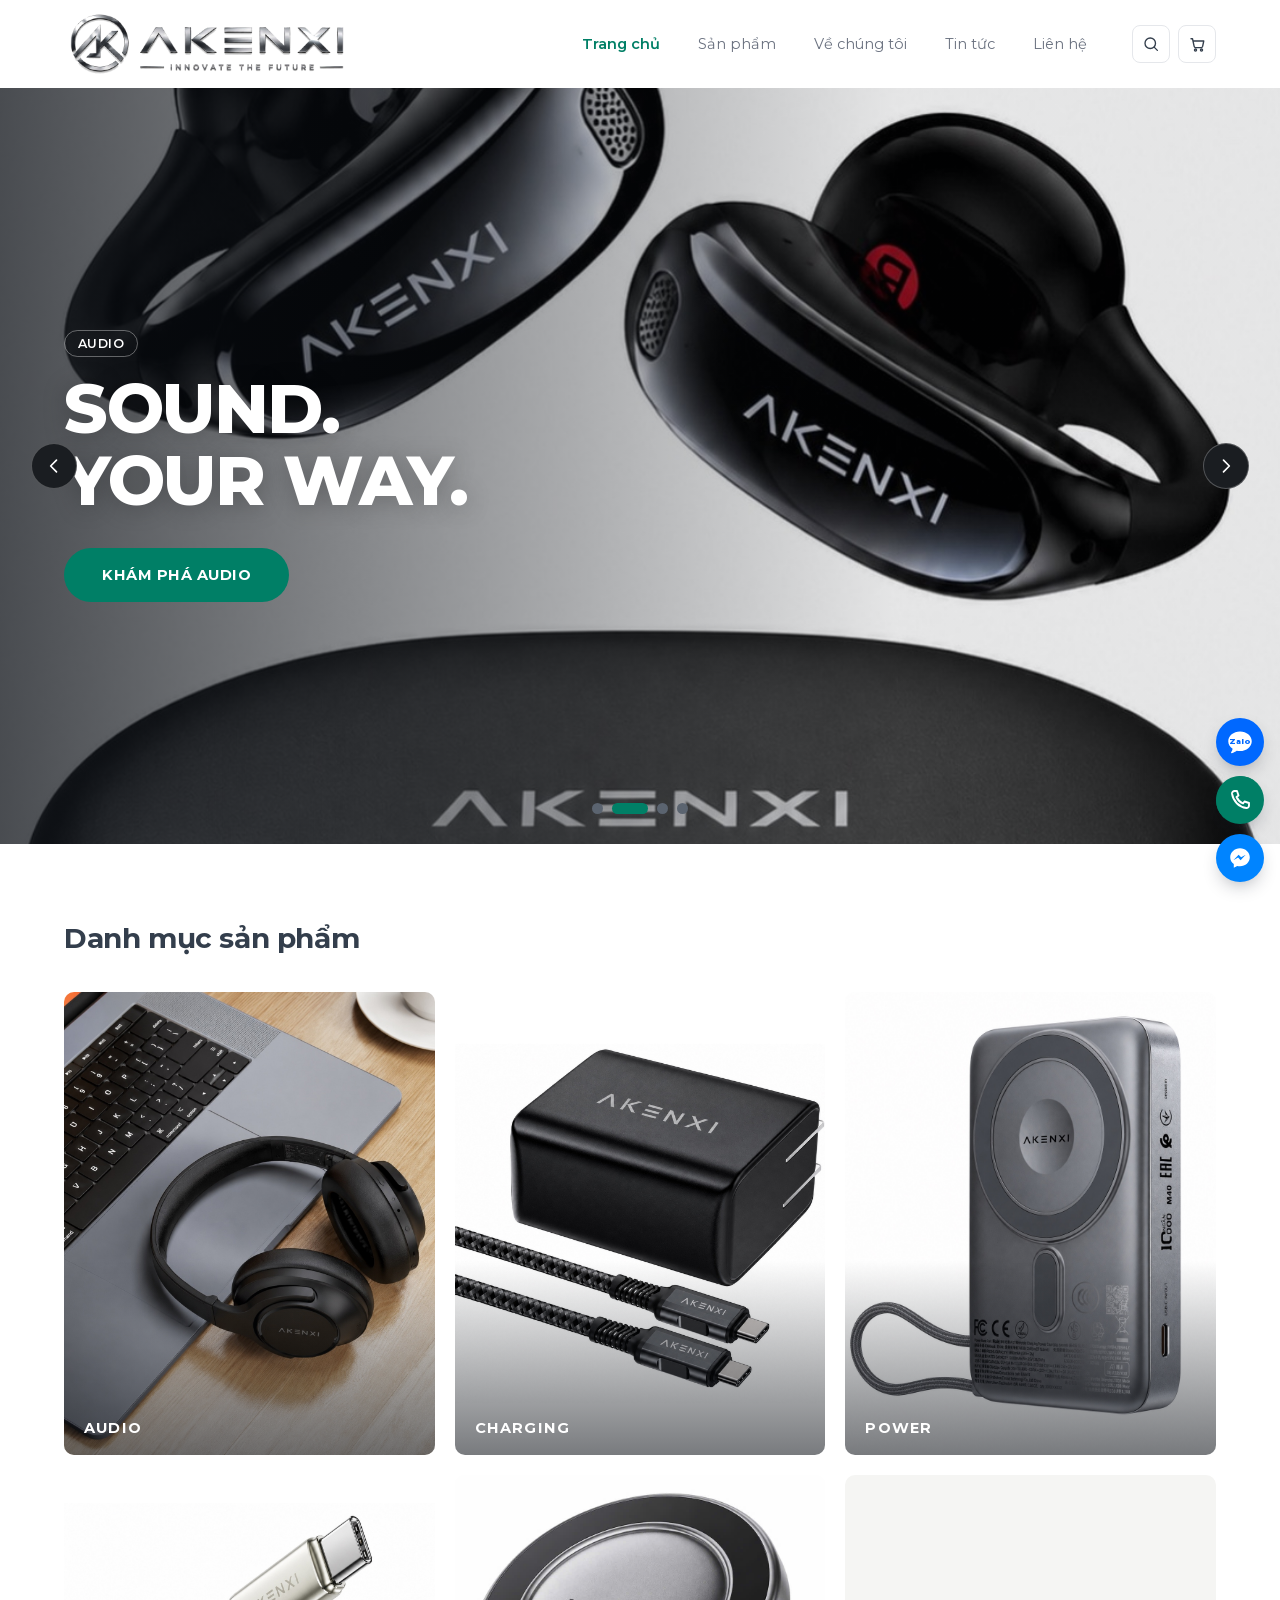
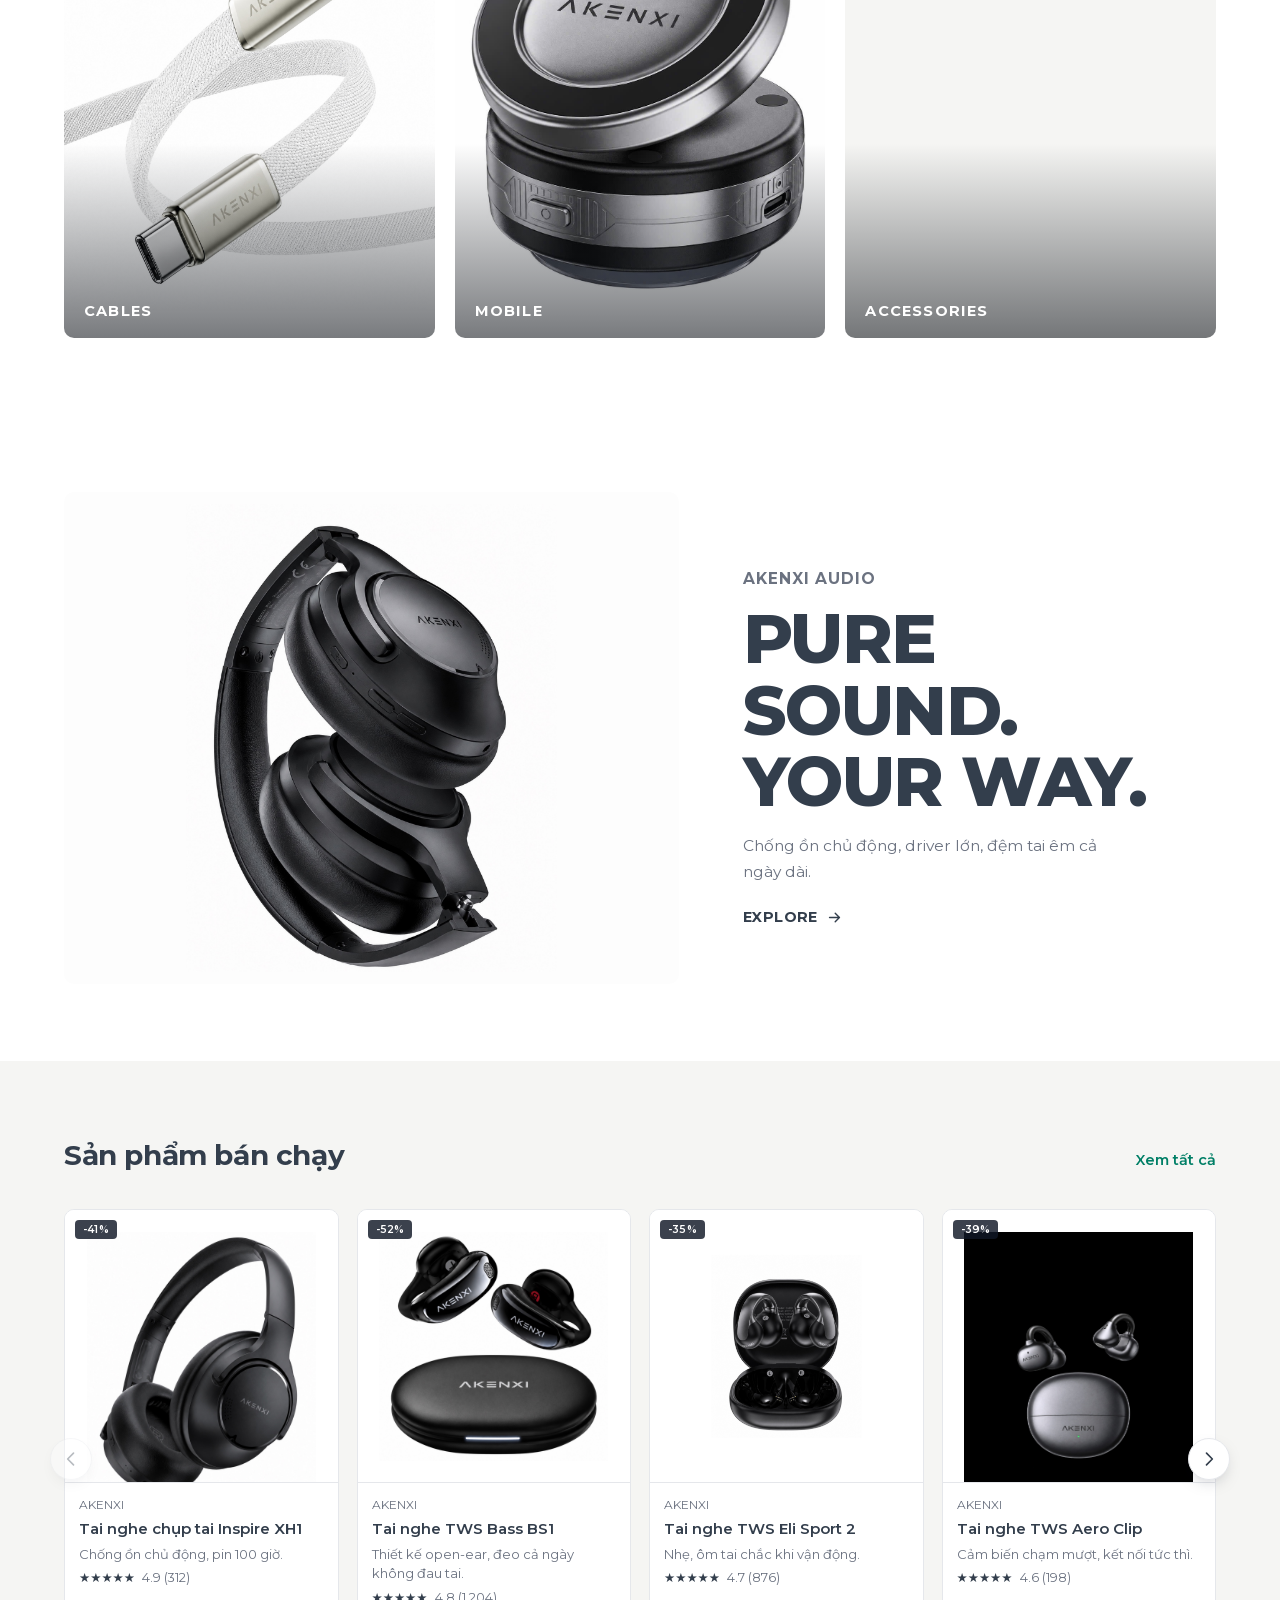
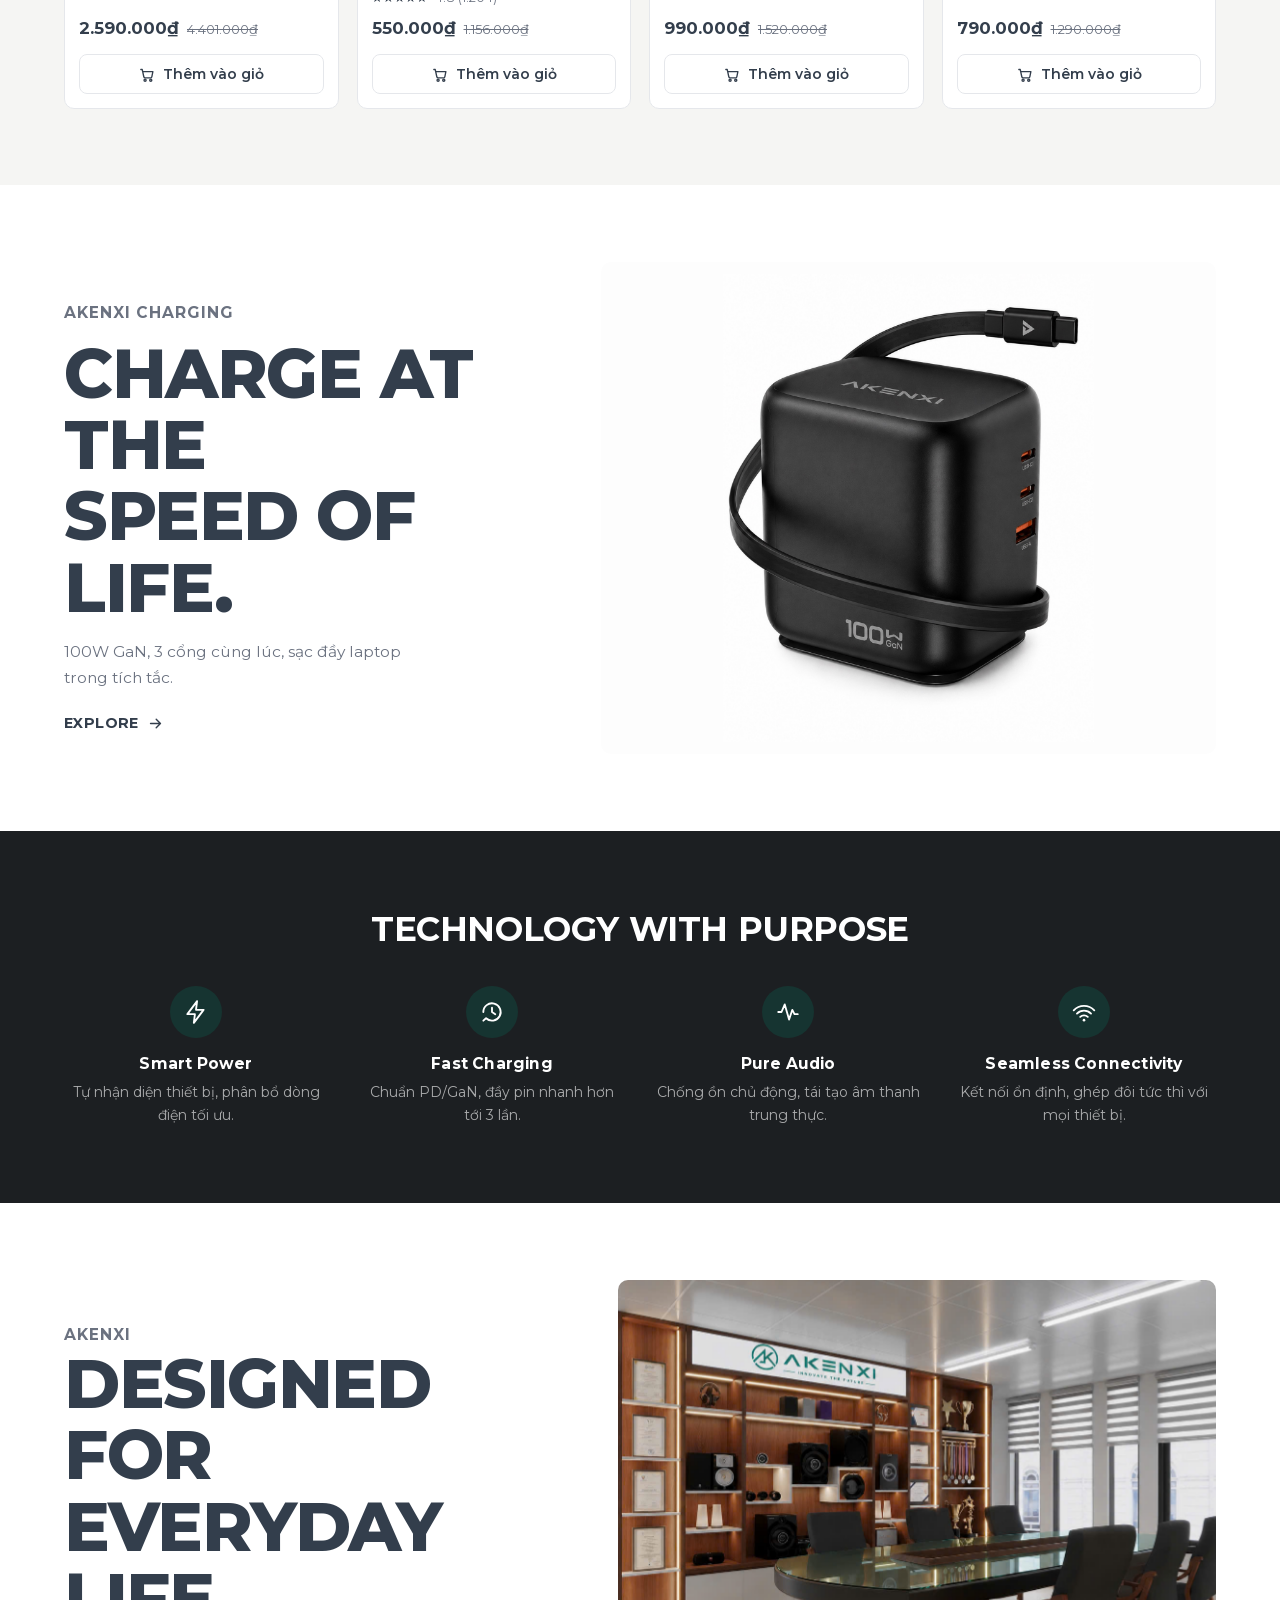
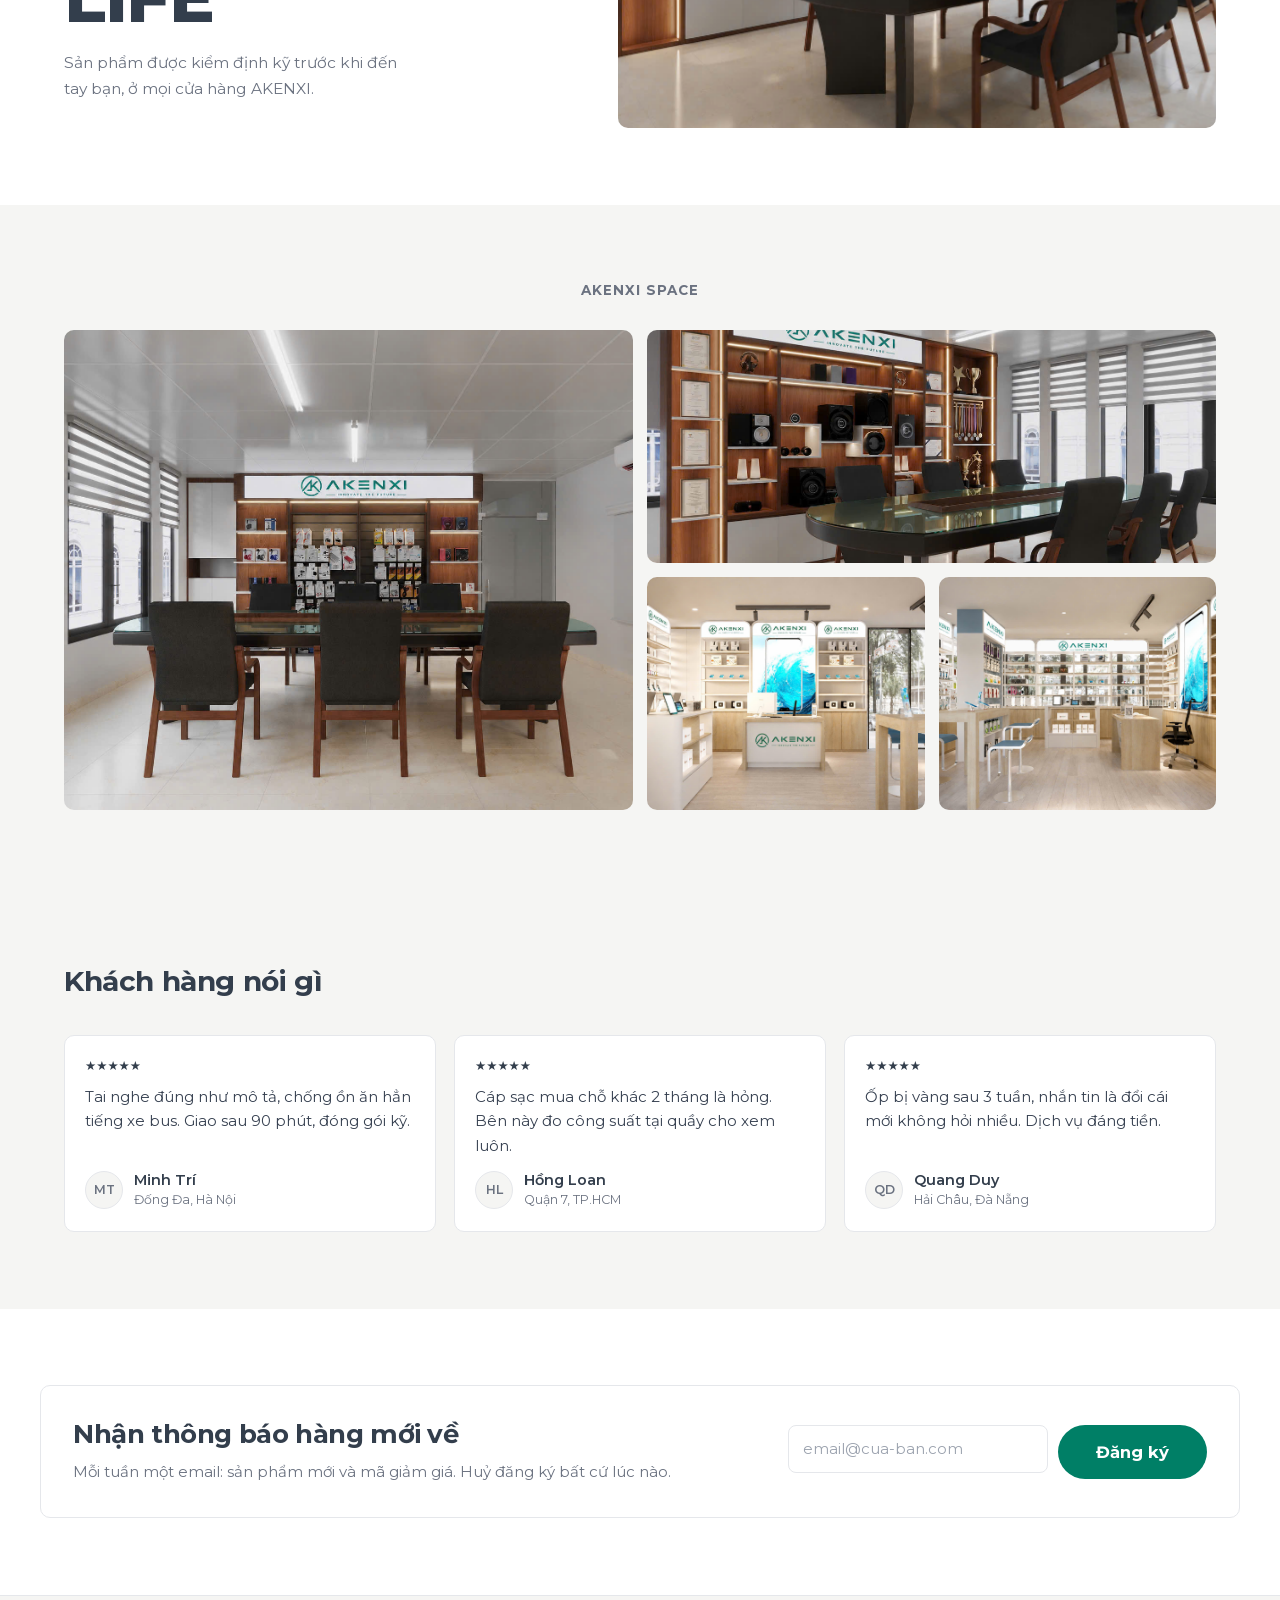
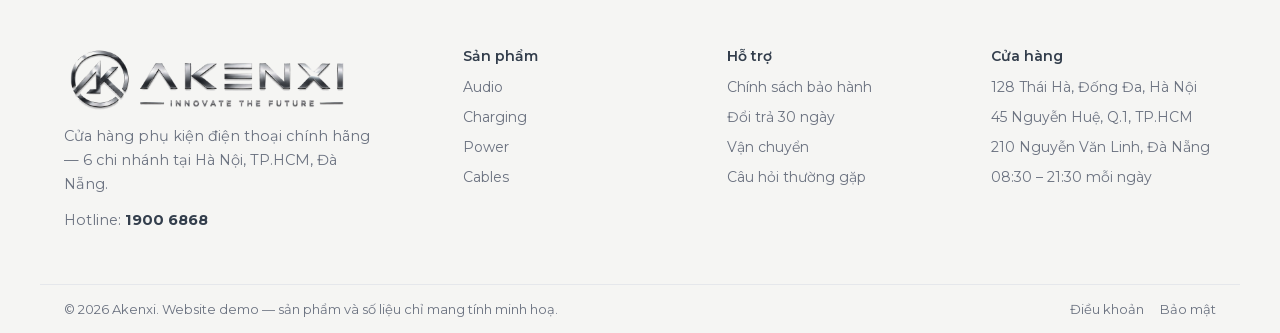
==== commit 071b9697: "update hero section" ====
--- a/html/index.html
+++ b/html/index.html
@@ -3,8 +3,8 @@
 <head>
 <meta charset="UTF-8">
 <meta name="viewport" content="width=device-width, initial-scale=1">
-<title>Akenxi — Cửa hàng bán phụ kiện điện thoại chính hãng</title>
-<meta name="description" content="Akenxi — Cửa hàng bán phụ kiện điện thoại chính hãng: tai nghe, sạc, cáp, ốp lưng, pin dự phòng. Bảo hành 12 tháng.">
+<title>AKENXI — Technology designed for the way you live</title>
+<meta name="description" content="AKENXI — thương hiệu công nghệ cá nhân: âm thanh, sạc nhanh, cáp và phụ kiện di động. Thiết kế cho cuộc sống số của bạn.">
 <link rel="icon" type="image/png" href="images/logo2.png">
 <link rel="preload" href="models/Headphone.glb" as="fetch" crossorigin>
 <link rel="stylesheet" href="css/style.css">
@@ -14,7 +14,7 @@
   <header class="site-header" id="siteHeader">
     <div class="container header-inner">
       <a class="logo" href="index.html">
-        <img class="logo-img" src="images/akenxi-full-transparent.svg" alt="AKENXI" width="200" height="100">
+        <img class="logo-img" src="images/akenxi-full-transparent.svg" alt="AKENXI" width="433" height="100">
       </a>
 
       <nav class="main-nav" id="mainNav" aria-label="Menu chính">
@@ -49,75 +49,39 @@
 
   <main id="top">
 
-<!-- ============================ HERO BANNER ============================ -->
-    <section class="hero">
-      <div class="container hero-inner">
+<!-- ============================ HERO CAMPAIGN =========================== -->
+    <section class="hero" id="heroSlider" aria-label="Campaign nổi bật">
+      <div class="hero-slide is-active" data-slide-brand>
+        <div class="hero-slide-3d" aria-hidden="true"></div>
         <div class="hero-copy">
-          <p class="hero-eyebrow">
-            <svg viewBox="0 0 24 24" fill="none" stroke="currentColor" stroke-width="1.8" stroke-linecap="round" stroke-linejoin="round" aria-hidden="true">
-              <path d="M3 7h11v9H3zm11 3h4l3 3v3h-7z"></path>
-              <circle cx="7" cy="18" r="1.6"></circle><circle cx="17" cy="18" r="1.6"></circle>
-            </svg>
-            Giao hàng toàn quốc
-          </p>
-          <h1>Akenxi</h1>
-          <p class="hero-sub">Cửa hàng bán phụ kiện điện thoại chính hãng</p>
-          <a class="btn btn-primary" href="san-pham.html">
-            <svg viewBox="0 0 24 24" fill="none" stroke="currentColor" stroke-width="1.9" stroke-linecap="round" stroke-linejoin="round" aria-hidden="true">
-              <path d="M4 5h2l2.2 10.2a2 2 0 0 0 2 1.6h7.3a2 2 0 0 0 2-1.55L21 8H6.6"></path>
-              <circle cx="10" cy="20" r="1.5"></circle><circle cx="18" cy="20" r="1.5"></circle>
-            </svg>
-            Mua ngay
-          </a>
-        </div>
-
-        <div class="hero-visual">
-          <div class="model-wrap">
-            <div class="model-floor" aria-hidden="true"><span></span></div>
-            <div class="model-shadow" aria-hidden="true"></div>
-            <canvas id="headphoneCanvas" aria-label="Mô hình tai nghe 3D" role="img"></canvas>
-            <div class="model-loader" id="modelLoader">
-              <div class="bar"><i id="loaderBar"></i></div>
-              <span id="loaderText">Đang tải mô hình 3D… 0%</span>
-            </div>
-          </div>
-
-          <ul class="hero-badges" aria-label="Cam kết của Akenxi">
-            <li class="hero-badge b-tl">
-              <span class="hb-ico">
-                <svg viewBox="0 0 24 24" fill="none" stroke="currentColor" stroke-width="1.7" stroke-linecap="round" stroke-linejoin="round">
-                  <path d="M3 7h11v9H3zm11 3h4l3 3v3h-7z"></path><circle cx="7" cy="18" r="1.6"></circle><circle cx="17" cy="18" r="1.6"></circle>
-                </svg>
-              </span>
-              <span class="hb-text"><strong>Miễn phí vận chuyển</strong><span>Đơn từ 300.000₫</span></span>
-            </li>
-            <li class="hero-badge b-tr">
-              <span class="hb-ico">
-                <svg viewBox="0 0 24 24" fill="none" stroke="currentColor" stroke-width="1.7" stroke-linecap="round" stroke-linejoin="round">
-                  <path d="M12 3l7 3v5.5c0 4.3-2.9 7.6-7 9.5-4.1-1.9-7-5.2-7-9.5V6z"></path><path d="m9 12 2 2 4-4"></path>
-                </svg>
-              </span>
-              <span class="hb-text"><strong>Hàng chính hãng</strong><span>Bảo hành 12 tháng</span></span>
-            </li>
-            <li class="hero-badge b-bl">
-              <span class="hb-ico">
-                <svg viewBox="0 0 24 24" fill="none" stroke="currentColor" stroke-width="1.7" stroke-linecap="round" stroke-linejoin="round">
-                  <path d="M4 12a8 8 0 1 1 2.5 5.8L4 20"></path><path d="M12 8v4l3 2"></path>
-                </svg>
-              </span>
-              <span class="hb-text"><strong>Đổi mới 30 ngày</strong><span>Lỗi là đổi, không sửa</span></span>
-            </li>
-            <li class="hero-badge b-br">
-              <span class="hb-ico">
-                <svg viewBox="0 0 24 24" fill="none" stroke="currentColor" stroke-width="1.7" stroke-linecap="round" stroke-linejoin="round">
-                  <path d="M21 15v2.5a2.5 2.5 0 0 1-2.7 2.5A17 17 0 0 1 4 5.7 2.5 2.5 0 0 1 6.5 3H9l1.5 4.5-2 1.5a12.5 12.5 0 0 0 6.5 6.5l1.5-2z"></path>
-                </svg>
-              </span>
-              <span class="hb-text"><strong>Hỗ trợ 24/7</strong><span>Hotline 1900 6868</span></span>
-            </li>
-          </ul>
-        </div>
-      </div>
+          <div class="container hero-brand-grid">
+            <div class="hero-brand-text">
+              <span class="hero-tag">Brand</span>
+              <h1 class="display">Power your<br>digital life</h1>
+              <p class="hero-sub">Technology designed for the way you live.</p>
+              <div class="hero-cta-row">
+                <a class="btn btn-primary" href="san-pham.html">Explore Products</a>
+                <a class="btn btn-outline" href="ve-chung-toi.html">Discover AKENXI</a>
+              </div>
+            </div>
+            <div class="hero-brand-model">
+              <canvas id="headphoneCanvas" aria-label="Mô hình tai nghe 3D — kéo để xoay" role="img"></canvas>
+              <div class="model-loader" id="modelLoader">
+                <div class="bar"><i id="loaderBar"></i></div>
+                <span id="loaderText">Đang tải mô hình 3D… 0%</span>
+              </div>
+            </div>
+          </div>
+        </div>
+      </div>
+      <div data-hero-slides></div>
+      <button class="hero-nav prev" type="button" data-hero-prev aria-label="Campaign trước">
+        <svg viewBox="0 0 24 24" fill="none" stroke="currentColor" stroke-width="2" stroke-linecap="round" stroke-linejoin="round"><path d="M15 5l-7 7 7 7"></path></svg>
+      </button>
+      <button class="hero-nav next" type="button" data-hero-next aria-label="Campaign tiếp theo">
+        <svg viewBox="0 0 24 24" fill="none" stroke="currentColor" stroke-width="2" stroke-linecap="round" stroke-linejoin="round"><path d="M9 5l7 7-7 7"></path></svg>
+      </button>
+      <div class="hero-dots" data-hero-dots aria-label="Chọn campaign"></div>
     </section>
     <!-- ============================= DANH MỤC ============================== -->
     <section class="section" id="danh-muc">
@@ -128,29 +92,28 @@
 
         <div class="cat-grid-big">
           <a class="cat-tile reveal" href="san-pham.html">
-            <img src="images/products/akenxi_headphone01/AKENXI_Headphone_Web_02.jpg" alt="Âm thanh" loading="lazy" decoding="async">
-            <h3>Âm thanh</h3>
+            <img src="images/products/akenxi_headphone01/AKENXI_Headphone_Web_02.jpg" alt="Audio" loading="lazy" decoding="async">
+            <h3>Audio</h3>
           </a>
           <a class="cat-tile reveal" href="san-pham.html">
-            <img src="images/products/akenxi_charger03/AKENXI_product_02_1600x1600.jpg" alt="Sạc nhanh" loading="lazy" decoding="async">
-            <h3>Sạc nhanh</h3>
+            <img src="images/products/akenxi_charger03/AKENXI_product_02_1600x1600.jpg" alt="Charging" loading="lazy" decoding="async">
+            <h3>Charging</h3>
           </a>
           <a class="cat-tile reveal" href="san-pham.html">
-            <img src="images/products/akenxi_charger02/AKENXI_product_1.jpeg" alt="Nguồn điện" loading="lazy" decoding="async">
-            <h3>Nguồn điện</h3>
+            <img src="images/products/akenxi_charger02/AKENXI_product_1.jpeg" alt="Power" loading="lazy" decoding="async">
+            <h3>Power</h3>
           </a>
           <a class="cat-tile reveal" href="san-pham.html">
-            <img src="images/products/akenxi_cable03/AKENXI_Cable_Web_02_1600x1600.jpg" alt="Cáp" loading="lazy" decoding="async">
-            <h3>Cáp</h3>
-          </a>
-          <!-- Chưa có ảnh chụp riêng giá đỡ/phụ kiện di động AKENXI — dùng tạm ảnh tham khảo -->
-          <a class="cat-tile reveal" href="san-pham.html">
-            <img src="images/products/gia-do-o-to-magpro.webp" alt="Di động" loading="lazy" decoding="async">
-            <h3>Di động</h3>
+            <img src="images/products/akenxi_cable03/AKENXI_Cable_Web_02_1600x1600.jpg" alt="Cables" loading="lazy" decoding="async">
+            <h3>Cables</h3>
           </a>
           <a class="cat-tile reveal" href="san-pham.html">
-            <img src="images/speaker_product/1786933684970_6507308237392180214_6507308237392180214_f4fe36da19a8099b43bdb5bdc5a078e9.jpg" alt="Phụ kiện" loading="lazy" decoding="async">
-            <h3>Phụ kiện</h3>
+            <img src="images/products/akenxi_mobile/1787118392590_6507308237392180214_6507308237392180214_ad05288ad2c516f2418c28b28e1ef5fb.jpg" alt="Mobile" loading="lazy" decoding="async">
+            <h3>Mobile</h3>
+          </a>
+          <a class="cat-tile reveal" href="san-pham.html">
+            <img src="images/speaker_product/1786933684970_6507308237392180214_6507308237392180214_f4fe36da19a8099b43bdb5bdc5a078e9.jpg" alt="Accessories" loading="lazy" decoding="async">
+            <h3>Accessories</h3>
           </a>
         </div>
       </div>
@@ -165,10 +128,10 @@
           </div>
           <div class="showcase-copy">
             <p class="showcase-tag">AKENXI Audio</p>
-            <h2 class="display">Âm thanh thuần khiết.<br>Phong cách của bạn.</h2>
+            <h2 class="display">Pure sound.<br>Your way.</h2>
             <p>Chống ồn chủ động, driver lớn, đệm tai êm cả ngày dài.</p>
             <a class="showcase-cta" href="san-pham.html">
-              Khám phá
+              Explore
               <svg viewBox="0 0 24 24" fill="none" stroke="currentColor" stroke-width="2" stroke-linecap="round" stroke-linejoin="round"><path d="M5 12h14M13 6l6 6-6 6"></path></svg>
             </a>
           </div>
@@ -461,10 +424,10 @@
           </div>
           <div class="showcase-copy">
             <p class="showcase-tag">AKENXI Charging</p>
-            <h2 class="display">Sạc nhanh như<br>nhịp sống.</h2>
+            <h2 class="display">Charge at the<br>speed of life.</h2>
             <p>100W GaN, 3 cổng cùng lúc, sạc đầy laptop trong tích tắc.</p>
             <a class="showcase-cta" href="san-pham.html">
-              Khám phá
+              Explore
               <svg viewBox="0 0 24 24" fill="none" stroke="currentColor" stroke-width="2" stroke-linecap="round" stroke-linejoin="round"><path d="M5 12h14M13 6l6 6-6 6"></path></svg>
             </a>
           </div>
@@ -476,7 +439,7 @@
     <section class="section section-graphite" id="akenxi-technology">
       <div class="container">
         <div class="section-head reveal" style="text-align:center">
-          <h2 class="display" style="font-size:clamp(24px,3vw,34px)">Công nghệ có mục đích</h2>
+          <h2 class="display" style="font-size:clamp(24px,3vw,34px)">Technology with purpose</h2>
         </div>
 
         <div class="tech-grid">
@@ -486,7 +449,7 @@
                 <path d="M13 2 4 14h7l-1 8 9-12h-7z"></path>
               </svg>
             </span>
-            <h3>Pin thông minh</h3>
+            <h3>Smart Power</h3>
             <p>Tự nhận diện thiết bị, phân bổ dòng điện tối ưu.</p>
           </div>
           <div class="tech-card reveal">
@@ -495,7 +458,7 @@
                 <path d="M4 12a8 8 0 1 1 2.5 5.8L4 20"></path><path d="M12 8v4l3 2"></path>
               </svg>
             </span>
-            <h3>Sạc nhanh</h3>
+            <h3>Fast Charging</h3>
             <p>Chuẩn PD/GaN, đầy pin nhanh hơn tới 3 lần.</p>
           </div>
           <div class="tech-card reveal">
@@ -504,7 +467,7 @@
                 <path d="M3 12h3l3-7 4 14 3-9 2 4h3"></path>
               </svg>
             </span>
-            <h3>Âm thanh thuần khiết</h3>
+            <h3>Pure Audio</h3>
             <p>Chống ồn chủ động, tái tạo âm thanh trung thực.</p>
           </div>
           <div class="tech-card reveal">
@@ -513,7 +476,7 @@
                 <path d="M8.5 16.5a5 5 0 0 1 7 0"></path><path d="M5.5 13.5a9 9 0 0 1 13 0"></path><path d="M2.5 10.5a13 13 0 0 1 19 0"></path><circle cx="12" cy="19.5" r="1.2" fill="currentColor" stroke="none"></circle>
               </svg>
             </span>
-            <h3>Kết nối liền mạch</h3>
+            <h3>Seamless Connectivity</h3>
             <p>Kết nối ổn định, ghép đôi tức thì với mọi thiết bị.</p>
           </div>
         </div>
@@ -526,7 +489,7 @@
         <div class="story-grid reveal">
           <div class="story-copy">
             <p class="showcase-tag">AKENXI</p>
-            <h2 class="display">Được thiết kế cho<br>cuộc sống hàng ngày</h2>
+            <h2 class="display">Designed for<br>everyday life</h2>
             <p>Sản phẩm được kiểm định kỹ trước khi đến tay bạn, ở mọi cửa hàng AKENXI.</p>
           </div>
           <div class="story-media">
@@ -603,7 +566,7 @@
     <div class="container footer-top">
       <div class="footer-brand">
         <a class="logo" href="index.html">
-          <img class="logo-img" src="images/akenxi-full-transparent.svg" alt="AKENXI" width="200" height="100">
+          <img class="logo-img" src="images/akenxi-full-transparent.svg" alt="AKENXI" width="433" height="100">
         </a>
         <p>Cửa hàng phụ kiện điện thoại chính hãng — 6 chi nhánh tại Hà Nội, TP.HCM, Đà Nẵng.</p>
         <p class="footer-hotline">Hotline: <b>1900 6868</b></p>
@@ -612,10 +575,10 @@
       <div class="footer-col">
         <h4>Sản phẩm</h4>
         <ul>
-          <li><a href="san-pham.html">Âm thanh</a></li>
-          <li><a href="san-pham.html">Sạc nhanh</a></li>
-          <li><a href="san-pham.html">Nguồn điện</a></li>
-          <li><a href="san-pham.html">Cáp</a></li>
+          <li><a href="san-pham.html">Audio</a></li>
+          <li><a href="san-pham.html">Charging</a></li>
+          <li><a href="san-pham.html">Power</a></li>
+          <li><a href="san-pham.html">Cables</a></li>
         </ul>
       </div>
 
@@ -713,5 +676,6 @@
   <script type="module" src="js/main.js"></script>
   <script src="js/ui.js" defer></script>
   <script src="js/cart.js" defer></script>
+  <script src="js/hero.js" defer></script>
 </body>
 </html>
--- a/html/css/style.css
+++ b/html/css/style.css
@@ -60,7 +60,7 @@
 :root {
   --bg: #ffffff;
   --bg-soft: #F5F5F3;
-  --text: #111827;
+  --text: #333E4C;        /* slate-navy đậm — rõ ràng là màu, không dễ nhầm với đen */
   --text-muted: #6b7280;
   --border: #e5e7eb;
   --accent: #007F66;      /* xanh thương hiệu AKENXI chính thức */
@@ -70,7 +70,7 @@
 
   --radius: 10px;
   --slide-gap: 18px;
-  --header-h: 68px;
+  --header-h: 88px;
   --container: 1200px;
   --pad: clamp(16px, 4vw, 24px);
 
@@ -80,8 +80,35 @@
 
 * { margin: 0; padding: 0; box-sizing: border-box; }
 
+/* Reset toàn bộ <button>: trình duyệt tự vẽ khung nút theo giao diện OS
+   (appearance: auto) — trên Windows là viền nổi khối 3D màu xám. Chưa từng bỏ
+   appearance/border mặc định này nên nó vẫn hiện ra dưới các class tuỳ biến
+   (.hero-dot, .btn-cart…), đây mới là nguồn gốc thật của viền "bóng bẩy" khó
+   chịu. Reset sạch về không rồi mỗi class tự thêm border/background riêng. */
+button {
+  appearance: none;
+  -webkit-appearance: none;
+  -moz-appearance: none;
+  border: none;
+  background: none;
+  font: inherit;
+  color: inherit;
+}
+
 /* button không tự có cursor:pointer theo mặc định trình duyệt như <a> — set cứng cho mọi nút */
 button:not(:disabled) { cursor: pointer; }
+
+/* Trình duyệt tự vẽ outline focus mặc định (viền xám nổi khối kiểu OS) cho mọi
+   phần tử bấm được khi click/focus — đây là nguồn gốc cái viền "bóng bẩy" quanh
+   dot/nút, không phải do CSS của site. Bỏ outline mặc định, thay bằng viền accent
+   mỏng — chỉ hiện khi điều hướng bằng bàn phím (:focus-visible), không hiện khi
+   bấm chuột, để vẫn giữ khả năng tiếp cận mà không bị viền nổi mỗi lần click. */
+:focus { outline: none; }
+
+:focus-visible {
+  outline: 2px solid var(--accent);
+  outline-offset: 2px;
+}
 
 html {
   scroll-behavior: smooth;
@@ -140,7 +167,7 @@
 /* Logo — wordmark AKENXI chính thức (SVG), không redraw bằng font */
 .logo { display: flex; align-items: center; flex-shrink: 0; }
 
-.logo-img { height: 90px; width: auto; }  /* logo Akenxi đã bỏ nền, crop sát viền */
+.logo-img { height: 66px; width: auto; }  /* logo Akenxi đã bỏ nền, crop sát viền */
 
 /* Nav */
 .main-nav { margin-left: auto; }
@@ -206,7 +233,9 @@
 .nav-toggle.is-open span:nth-child(3) { transform: translateY(-6px) rotate(-45deg); }
 
 /* ================================= Hero ==================================
-   Hero 3D — tai nghe Headphone.glb xoay theo scroll (js/main.js).
+   Hệ thống campaign: slide 0 "Brand" dùng mô hình 3D (js/main.js), các slide
+   sau (Audio/Charging/New Product) dùng ảnh — quản lý bởi js/hero.js.
+   Đổi campaign ảnh = đổi data + ảnh trong js/hero.js, không phải sửa CSS.
    ========================================================================== */
 
 .display {
@@ -218,57 +247,165 @@
 }
 
 .hero {
-  padding: calc(var(--header-h) + clamp(28px, 4vw, 56px)) 0 clamp(36px, 5vw, 64px);
-  background: #fff;
-}
-
-.hero-inner {
+  position: relative;
+  margin-top: var(--header-h);
+  height: clamp(460px, 84vh, 800px);
+  overflow: hidden;
+  background: var(--graphite);
+}
+
+.hero-slide {
+  position: absolute;
+  inset: 0;
+  opacity: 0;
+  visibility: hidden;
+  transition: opacity .7s ease;
+}
+
+.hero-slide.is-active { opacity: 1; visibility: visible; }
+
+.hero-slide img {
+  width: 100%;
+  height: 100%;
+  object-fit: cover;
+  object-position: center 30%;
+  transform: scale(1.02);
+  transition: transform 7s ease-out;
+}
+
+.hero-slide.is-active img { transform: scale(1.08); }
+
+.hero-slide::after {
+  content: "";
+  position: absolute;
+  inset: 0;
+  z-index: 1;
+  background: linear-gradient(90deg, rgba(10, 14, 20, .74) 0%, rgba(10, 14, 20, .34) 45%, rgba(10, 14, 20, .1) 70%);
+}
+
+/* Slide "Brand": mô hình 3D thay cho ảnh, nền gradient graphite kiểu studio */
+.hero-slide-3d {
+  position: absolute;
+  inset: 0;
+  background: radial-gradient(ellipse 62% 60% at 66% 46%, #2b3138 0%, var(--graphite) 60%, #0d0f12 100%);
+}
+
+.hero-copy {
+  position: absolute;
+  inset: 0;
+  z-index: 2;
+  display: flex;
+  flex-direction: column;
+  justify-content: center;
+  color: #fff;
+  pointer-events: none;
+}
+
+.hero-copy .container { pointer-events: auto; }
+
+/* Bố cục 2 cột thật (grid) cho slide Brand — cột chữ và cột mô hình tách biệt
+   hoàn toàn nên không cần tính toán lệch camera theo tay (magic number) và
+   vùng chữ không còn đè pointer-events lên vùng mô hình (nguyên nhân trước đó
+   khiến kéo-xoay mô hình bị "mất" tương tác). */
+.hero-brand-grid {
   display: grid;
   grid-template-columns: minmax(0, 1fr) minmax(0, 1fr);
   align-items: center;
-  gap: clamp(24px, 4vw, 48px);
-}
-
-.hero-eyebrow {
-  display: flex;
+  gap: clamp(20px, 4vw, 56px);
+  pointer-events: none;   /* mỗi cột tự bật lại pointer-events riêng bên dưới */
+}
+
+.hero-brand-text { pointer-events: auto; }
+
+.hero-brand-model {
+  position: relative;
+  height: min(64vh, 620px);
+  pointer-events: auto;   /* vùng kéo-xoay mô hình, tách riêng khỏi cột chữ */
+}
+
+#headphoneCanvas {
+  position: absolute;
+  inset: 0;
+  display: block;
+  width: 100%;
+  height: 100%;
+  cursor: grab;
+  touch-action: pan-y;
+}
+
+#headphoneCanvas:active { cursor: grabbing; }
+
+/* Ẩn hẳn dòng "Đang tải mô hình 3D…" — gây khó chịu UI/UX lúc mount lần đầu.
+   Vẫn giữ nguyên logic JS cập nhật progress (vô hại, chỉ là không hiển thị). */
+.model-loader { display: none; }
+
+.model-loader.is-hidden { opacity: 0; pointer-events: none; }
+
+.model-loader .bar { width: 160px; height: 3px; border-radius: 999px; background: rgba(255, 255, 255, .18); overflow: hidden; }
+.model-loader .bar i { display: block; width: 0; height: 100%; background: var(--accent); transition: width .25s ease; }
+
+.hero-tag {
+  display: inline-flex;
+  width: max-content;
+  margin-bottom: 16px;
+  padding: 5px 13px;
+  border: 1px solid rgba(255, 255, 255, .35);
+  border-radius: 999px;
+  font-size: 12.5px;
+  font-weight: 600;
+  letter-spacing: .4px;
+  text-transform: uppercase;
+}
+
+.hero-copy .display {
+  max-width: 14em;
+  text-shadow: 0 2px 24px rgba(0, 0, 0, .25);
+}
+
+.hero-sub {
+  margin-top: 14px;
+  max-width: 30ch;
+  font-size: clamp(15px, 1.5vw, 18.5px);
+  line-height: 1.55;
+  color: rgba(255, 255, 255, .82);
+  text-shadow: 0 2px 16px rgba(0, 0, 0, .2);
+}
+
+.hero-cta-row {
+  display: flex;
+  flex-wrap: wrap;
   align-items: center;
-  gap: 8px;
-  margin-bottom: 14px;
-  font-size: 15.5px;
-  font-weight: 600;
-  letter-spacing: .2px;
-  color: var(--accent);
-}
-
-.hero-eyebrow svg { width: 18px; height: 18px; flex-shrink: 0; }
-
-.hero-copy h1 {
-  font-size: clamp(30px, 3.9vw, 50px);
-  line-height: 1.14;
-  letter-spacing: -1px;
-  font-weight: 800;
-  max-width: 15em;
-}
-
-.hero-sub {
-  margin-top: 12px;
-  font-size: clamp(16px, 1.5vw, 21px);
-  line-height: 1.45;
-  color: #374151;
-}
-
-.hero-copy .btn { margin-top: clamp(24px, 3vw, 36px); }
-
-/* Text hero chạy vào từ bên trái khi tải trang */
-.hero-copy > * { animation: hero-in .7s cubic-bezier(.22, .7, .25, 1) both; }
-.hero-eyebrow { animation-delay: .05s; }
-.hero-copy h1 { animation-delay: .16s; }
-.hero-sub { animation-delay: .28s; }
-.hero-copy .btn { animation-delay: .4s; }
-
-@keyframes hero-in {
-  from { opacity: 0; transform: translateX(-32px); }
-  to { opacity: 1; transform: none; }
+  gap: 14px;
+  margin-top: clamp(22px, 3vw, 32px);
+}
+
+.hero-cta-row .btn {
+  margin-top: 0;
+  width: max-content;
+  text-transform: uppercase;
+  letter-spacing: .5px;
+  font-size: 14.5px;
+}
+
+/* Waveform trang trí rất nhẹ, chỉ dùng cho campaign Audio */
+.hero-waveform {
+  position: absolute;
+  right: clamp(24px, 6vw, 96px);
+  bottom: clamp(90px, 14vh, 140px);
+  z-index: 1;
+  display: flex;
+  align-items: flex-end;
+  gap: 5px;
+  height: 64px;
+  opacity: .28;
+  pointer-events: none;
+}
+
+.hero-waveform span {
+  display: block;
+  width: 4px;
+  border-radius: 999px;
+  background: #fff;
 }
 
 /* Buttons */
@@ -291,159 +428,61 @@
 .btn-primary { background: var(--accent); color: #fff; }
 .btn-primary:hover { background: var(--accent-dark); }
 
-/* ============================== Hero visual ============================== */
-
-.hero-visual { position: relative; }
-
-.model-wrap {
-  position: relative;
-  width: 100%;
-  max-width: 470px;
-  aspect-ratio: 1 / 1;
-  max-height: 60vh;
-  margin-inline: auto;
-}
-
-/* Sàn kẻ ô phối cảnh: các đường chạy từ trước ra sau, tan dần vào nền trắng */
-.model-floor {
+.btn-outline {
+  background: transparent;
+  color: #fff;
+  box-shadow: inset 0 0 0 1.5px rgba(255, 255, 255, .7);
+}
+
+.btn-outline:hover { box-shadow: inset 0 0 0 1.5px #fff; background: rgba(255, 255, 255, .08); }
+
+.hero-dots {
   position: absolute;
   left: 50%;
-  bottom: -7%;
-  width: 138%;
-  height: 54%;
+  bottom: clamp(18px, 3vw, 30px);
+  z-index: 3;
+  display: flex;
+  gap: 9px;
   transform: translateX(-50%);
-  perspective: 420px;
-  perspective-origin: 50% 0%;
-  pointer-events: none;
-  overflow: hidden;
-}
-
-.model-floor span {
+}
+
+/* Chấm tròn nhỏ khi chưa active, giãn thành thanh dài + đổi màu accent khi active —
+   để phân biệt rõ ràng đang ở campaign nào. Dùng màu đục phẳng (không alpha) để
+   tránh hiệu ứng "ánh bóng" khi đè lên nền gradient phía sau. */
+.hero-dot {
+  width: 11px; height: 11px;
+  border-radius: 999px;
+  background: #5b6470;
+  cursor: pointer;
+  transition: background .2s ease, width .3s ease;
+}
+
+.hero-dot.is-active { width: 36px; background: var(--accent); }
+.hero-dot:hover { background: #7b8592; }
+.hero-dot.is-active:hover { background: var(--accent-dark); }
+
+/* Nút điều hướng 2 bên — chỉ hiện ở desktop (mobile dùng vuốt, xem media query
+   ở cuối file), để đổi campaign mượt mà không cần chờ tự động hoặc mò dot nhỏ.
+   Nền đục phẳng, không blur/alpha — tránh kiểu "kính mờ" bóng bẩy. */
+.hero-nav {
   position: absolute;
-  inset: 0 0 0 0;
-  transform: rotateX(64deg);
-  transform-origin: 50% 100%;
-  background-image:
-    repeating-linear-gradient(to right, rgba(17, 24, 39, .22) 0 1px, transparent 1px 48px),
-    repeating-linear-gradient(to bottom, rgba(17, 24, 39, .22) 0 1px, transparent 1px 48px);
-  background-position: center bottom;
-  mask-image: linear-gradient(to top, #000 0%, rgba(0, 0, 0, .55) 45%, transparent 88%);
-  -webkit-mask-image: linear-gradient(to top, #000 0%, rgba(0, 0, 0, .55) 45%, transparent 88%);
-}
-
-/* Bóng mờ dưới tai nghe: 2 lớp CSS, không dùng shadow map */
-.model-shadow {
-  position: absolute;
-  left: 50%;
-  bottom: 4%;
-  width: 50%;
-  height: 8%;
-  transform: translateX(-50%);
-  pointer-events: none;
-  animation: shadow-breathe 4.2s ease-in-out infinite;
-}
-
-.model-shadow::before {
-  content: "";
-  position: absolute;
-  left: 16%; right: 16%; top: 20%; bottom: 14%;
+  top: 50%;
+  z-index: 3;
+  display: grid;
+  place-items: center;
+  width: 46px; height: 46px;
+  transform: translateY(-50%);
+  border: 1px solid rgba(255, 255, 255, .25);
   border-radius: 50%;
-  background: rgba(17, 24, 39, .42);
-  filter: blur(8px);
-}
-
-.model-shadow::after {
-  content: "";
-  position: absolute;
-  inset: -55% -18%;
-  border-radius: 50%;
-  background: radial-gradient(ellipse at 50% 50%, rgba(17, 24, 39, .22), rgba(17, 24, 39, .08) 48%, transparent 74%);
-  filter: blur(18px);
-}
-
-@keyframes shadow-breathe {
-  0%, 100% { transform: translateX(-50%) scale(1); opacity: .95; }
-  50% { transform: translateX(-50%) scale(1.07); opacity: .72; }
-}
-
-#headphoneCanvas {
-  position: relative;
-  display: block;
-  width: 100%;
-  height: 100%;
-  cursor: grab;
-  touch-action: pan-y;
-}
-
-#headphoneCanvas:active { cursor: grabbing; }
-
-.model-loader {
-  position: absolute;
-  inset: auto 0 42%;
-  display: flex;
-  flex-direction: column;
-  align-items: center;
-  gap: 10px;
-  font-size: 13px;
-  color: var(--text-muted);
-  transition: opacity .4s ease;
-}
-
-.model-loader.is-hidden { opacity: 0; pointer-events: none; }
-
-.model-loader .bar { width: 160px; height: 3px; border-radius: 999px; background: var(--border); overflow: hidden; }
-.model-loader .bar i { display: block; width: 0; height: 100%; background: var(--accent); transition: width .25s ease; }
-
-/* ---------------- 4 badge cam kết nổi quanh mô hình 3D ------------------- */
-
-.hero-badges { position: absolute; inset: 0; pointer-events: none; }
-
-.hero-badge {
-  position: absolute;
-  display: flex;
-  align-items: center;
-  gap: 10px;
-  width: max-content;
-  max-width: 46%;
-  padding: 9px 14px 9px 10px;
-  border: 1px solid var(--border);
-  border-radius: 999px;
-  background: rgba(255, 255, 255, .94);
-  backdrop-filter: blur(6px);
-  -webkit-backdrop-filter: blur(6px);
-  box-shadow: 0 8px 22px -14px rgba(17, 24, 39, .35);
-  animation: badge-float 6s ease-in-out infinite;
-}
-
-.hb-ico {
-  flex-shrink: 0;
-  width: 32px; height: 32px;
-  padding: 7px;
-  border-radius: 50%;
-  background: rgba(0, 127, 102, .08);
-  color: var(--accent);
-}
-
-.hb-text { display: flex; flex-direction: column; line-height: 1.3; }
-.hb-text strong { font-size: 13.5px; font-weight: 600; white-space: nowrap; }
-.hb-text span { font-size: 12px; color: var(--text-muted); white-space: nowrap; }
-
-/* 4 góc, mỗi góc một độ cao khác nhau */
-.b-tl { top: 2%;  left: -4%; }
-.b-tr { top: 15%; right: -6%; }
-.b-bl { bottom: 22%; left: -7%; }
-.b-br { bottom: 5%;  right: -3%; }
-
-/* trôi nhẹ, lệch pha để không cùng nhịp */
-.b-tl { animation-delay: 0s; }
-.b-tr { animation-delay: -1.5s; }
-.b-bl { animation-delay: -3s; }
-.b-br { animation-delay: -4.5s; }
-
-@keyframes badge-float {
-  0%, 100% { transform: translateY(0); }
-  50% { transform: translateY(-7px); }
-}
+  background: #1a1d21;
+  color: #fff;
+  transition: background .2s ease, border-color .2s ease;
+}
+
+.hero-nav svg { width: 20px; height: 20px; }
+.hero-nav:hover { background: #262a30; border-color: rgba(255, 255, 255, .55); }
+.hero-nav.prev { left: clamp(12px, 2.4vw, 32px); }
+.hero-nav.next { right: clamp(12px, 2.4vw, 32px); }
 
 /* ================================ Sections =============================== */
 
@@ -1663,13 +1702,22 @@
   .post-grid,
   .branch-grid { grid-template-columns: repeat(2, minmax(0, 1fr)); }
 
-  .hero-inner { grid-template-columns: 1fr; gap: clamp(16px, 3vw, 28px); }
-  .hero-copy { text-align: center; }        /* tai nghe xuống dưới phần chữ */
-  .hero-copy h1 { margin-inline: auto; }
-  .hero-eyebrow { justify-content: center; }
-
-  .model-wrap { max-width: 400px; max-height: 42vh; }
-  .model-floor { width: 118%; height: 40%; }
+  .hero { height: clamp(420px, 74vh, 640px); }
+  .hero-waveform { display: none; }
+
+  /* Dưới 980px: bỏ 2 cột, mô hình 3D làm nền toàn slide (giống các slide ảnh),
+     chữ nằm đè lên trên — nhất quán với cách các campaign ảnh hiển thị trên mobile. */
+  .hero-brand-grid { grid-template-columns: 1fr; height: auto; }
+  .hero-brand-model {
+    position: absolute;
+    inset: 0;
+    height: auto;
+    z-index: -1;
+    pointer-events: none;   /* mobile: vuốt đổi campaign, không kéo-xoay mô hình */
+  }
+
+  /* Mobile dùng vuốt để đổi campaign — ẩn nút điều hướng 2 bên */
+  .hero-nav { display: none; }
 
   .cat-grid-big,
   .tech-grid { grid-template-columns: repeat(2, minmax(0, 1fr)); }
@@ -1702,10 +1750,11 @@
 }
 
 @media (max-width: 600px) {
-  .logo-img { height: 38px; }
-
-  .model-wrap { max-width: 320px; max-height: 36vh; }
-  .hero-copy .btn { min-width: 200px; }  /* giữ dáng pill, không kéo full chiều ngang */
+  :root { --header-h: 76px; }
+  .logo-img { height: 52px; }
+
+  .hero { height: clamp(380px, 78vh, 560px); }
+  .hero-cta-row .btn { min-width: 200px; }  /* giữ dáng pill, không kéo full chiều ngang */
 
   .post-grid,
   .branch-grid { grid-template-columns: 1fr; }
@@ -1744,33 +1793,10 @@
   .prod-grid, .cat-grid-big, .tech-grid { grid-template-columns: 1fr; }
 }
 
-/* Badge: dưới 980px thì thôi nổi, xếp lưới 2 cột dưới mô hình */
-@media (max-width: 980px) {
-  .hero-badges {
-    position: static;
-    display: grid;
-    grid-template-columns: repeat(2, minmax(0, 1fr));
-    gap: 10px;
-    margin-top: 20px;
-    pointer-events: auto;
-  }
-
-  .hero-badge {
-    position: static;
-    max-width: none;
-    justify-content: flex-start;
-    border-radius: var(--radius);
-    animation: none;
-  }
-}
-
-@media (max-width: 520px) {
-  .hero-badges { grid-template-columns: 1fr; }
-  .hero-badge { padding: 8px 12px; }
-}
-
 @media (prefers-reduced-motion: reduce) {
   html { scroll-behavior: auto; }
   *, *::before, *::after { animation: none !important; }
   .reveal { opacity: 1; transform: none; transition: none; }
-}
+  .hero-slide img,
+  .hero-slide.is-active img { transition: none; transform: none; }
+}
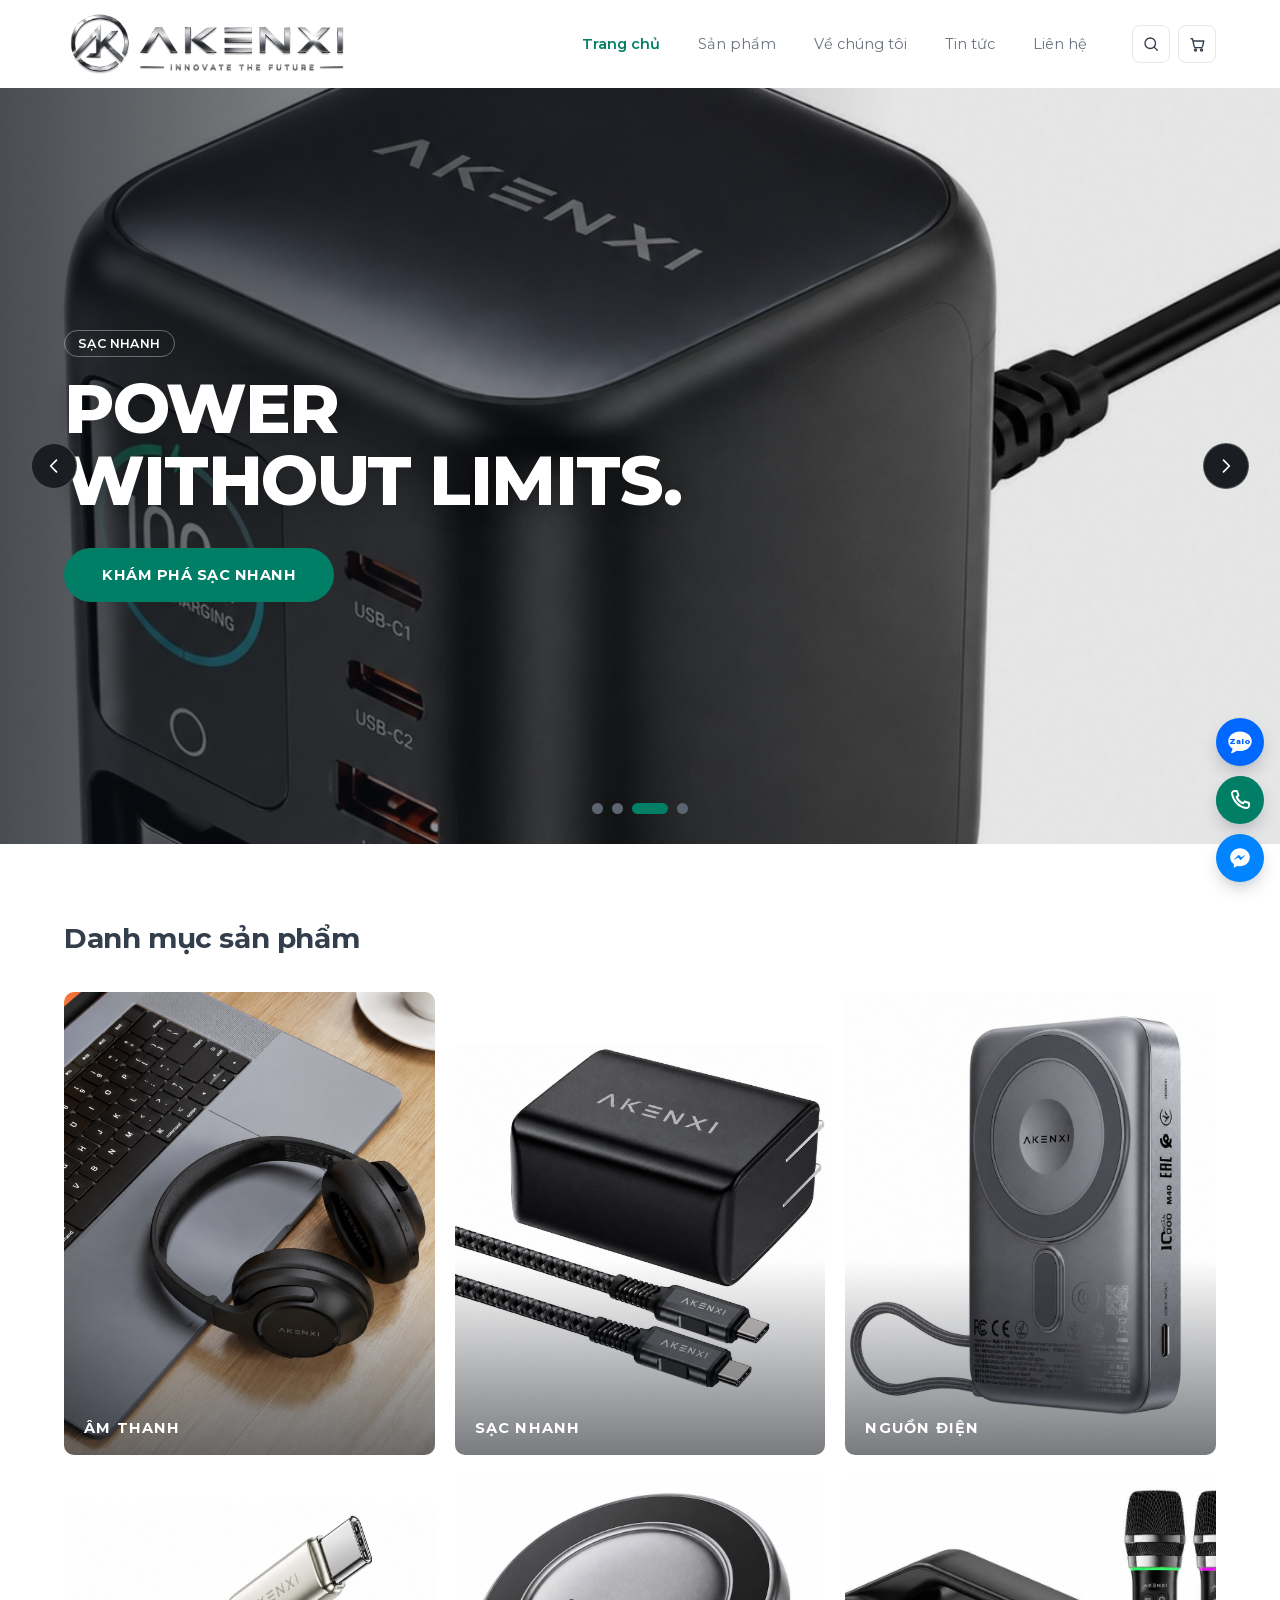
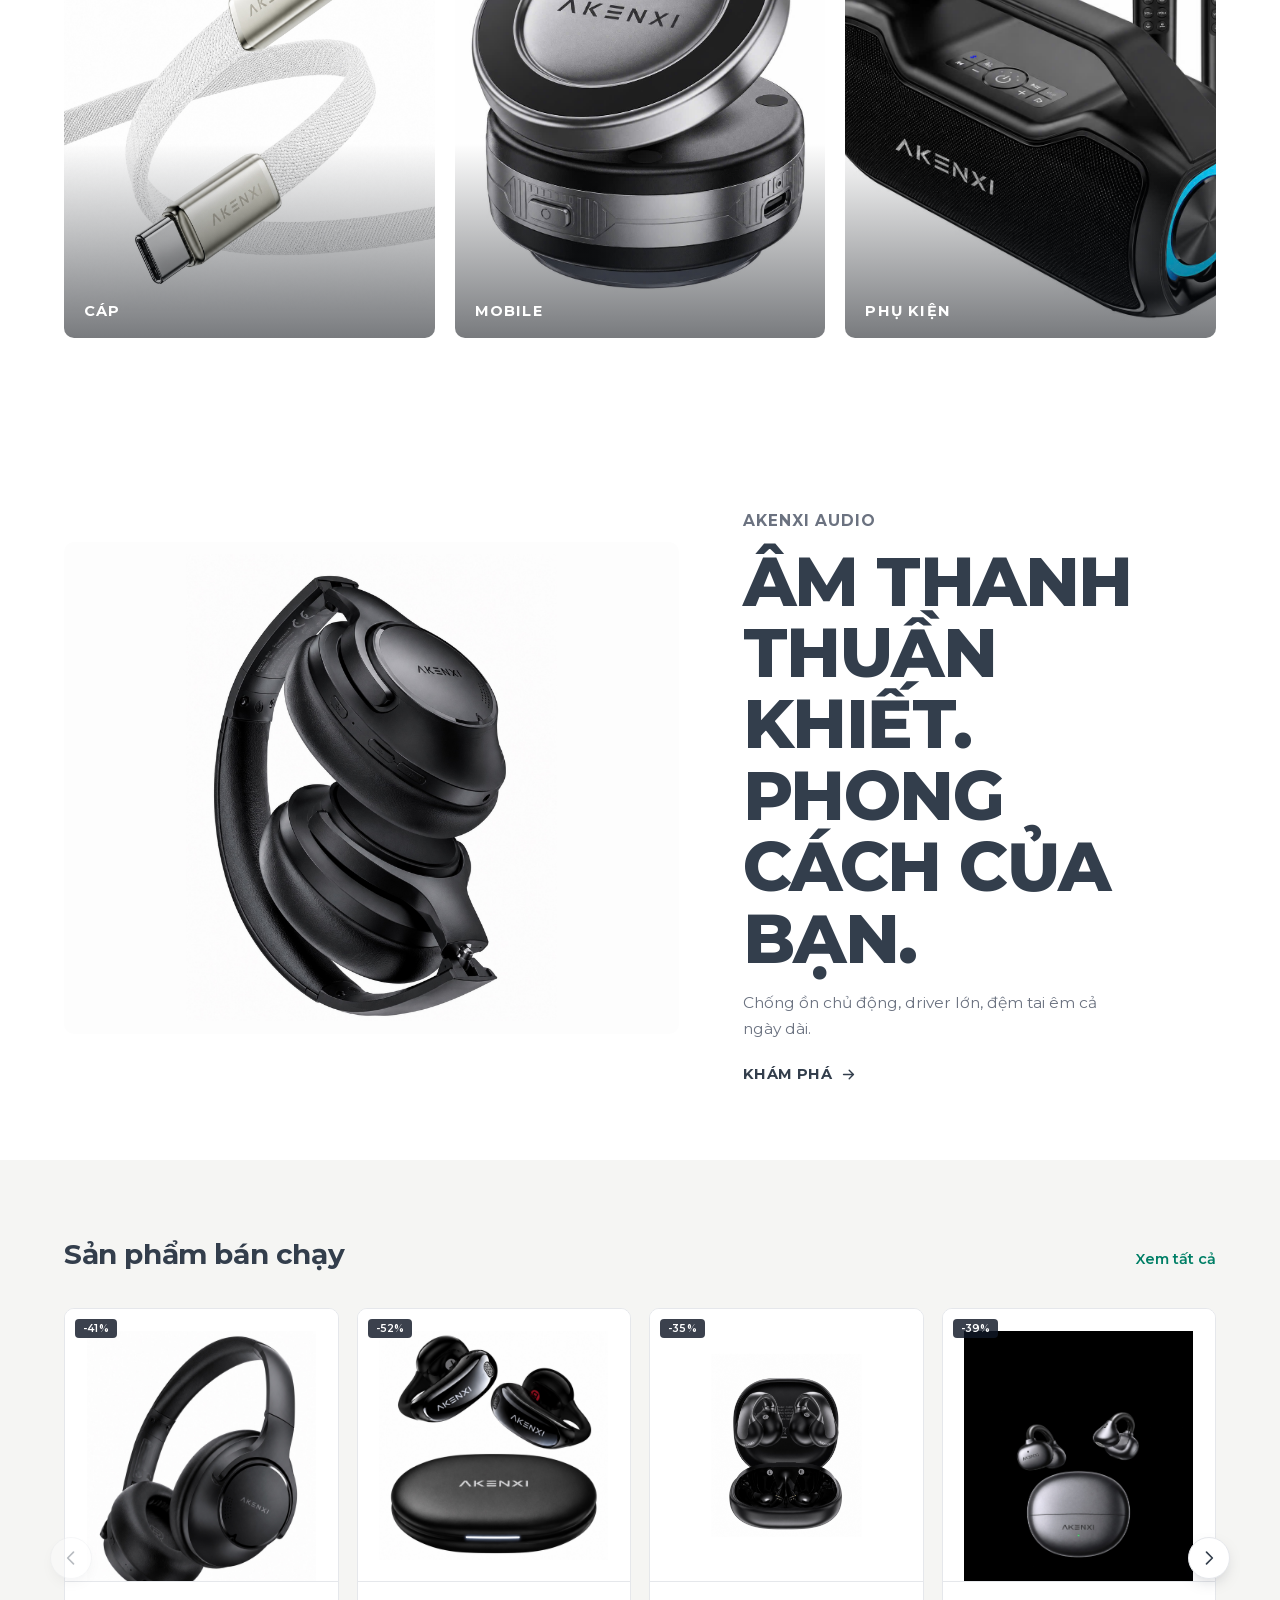
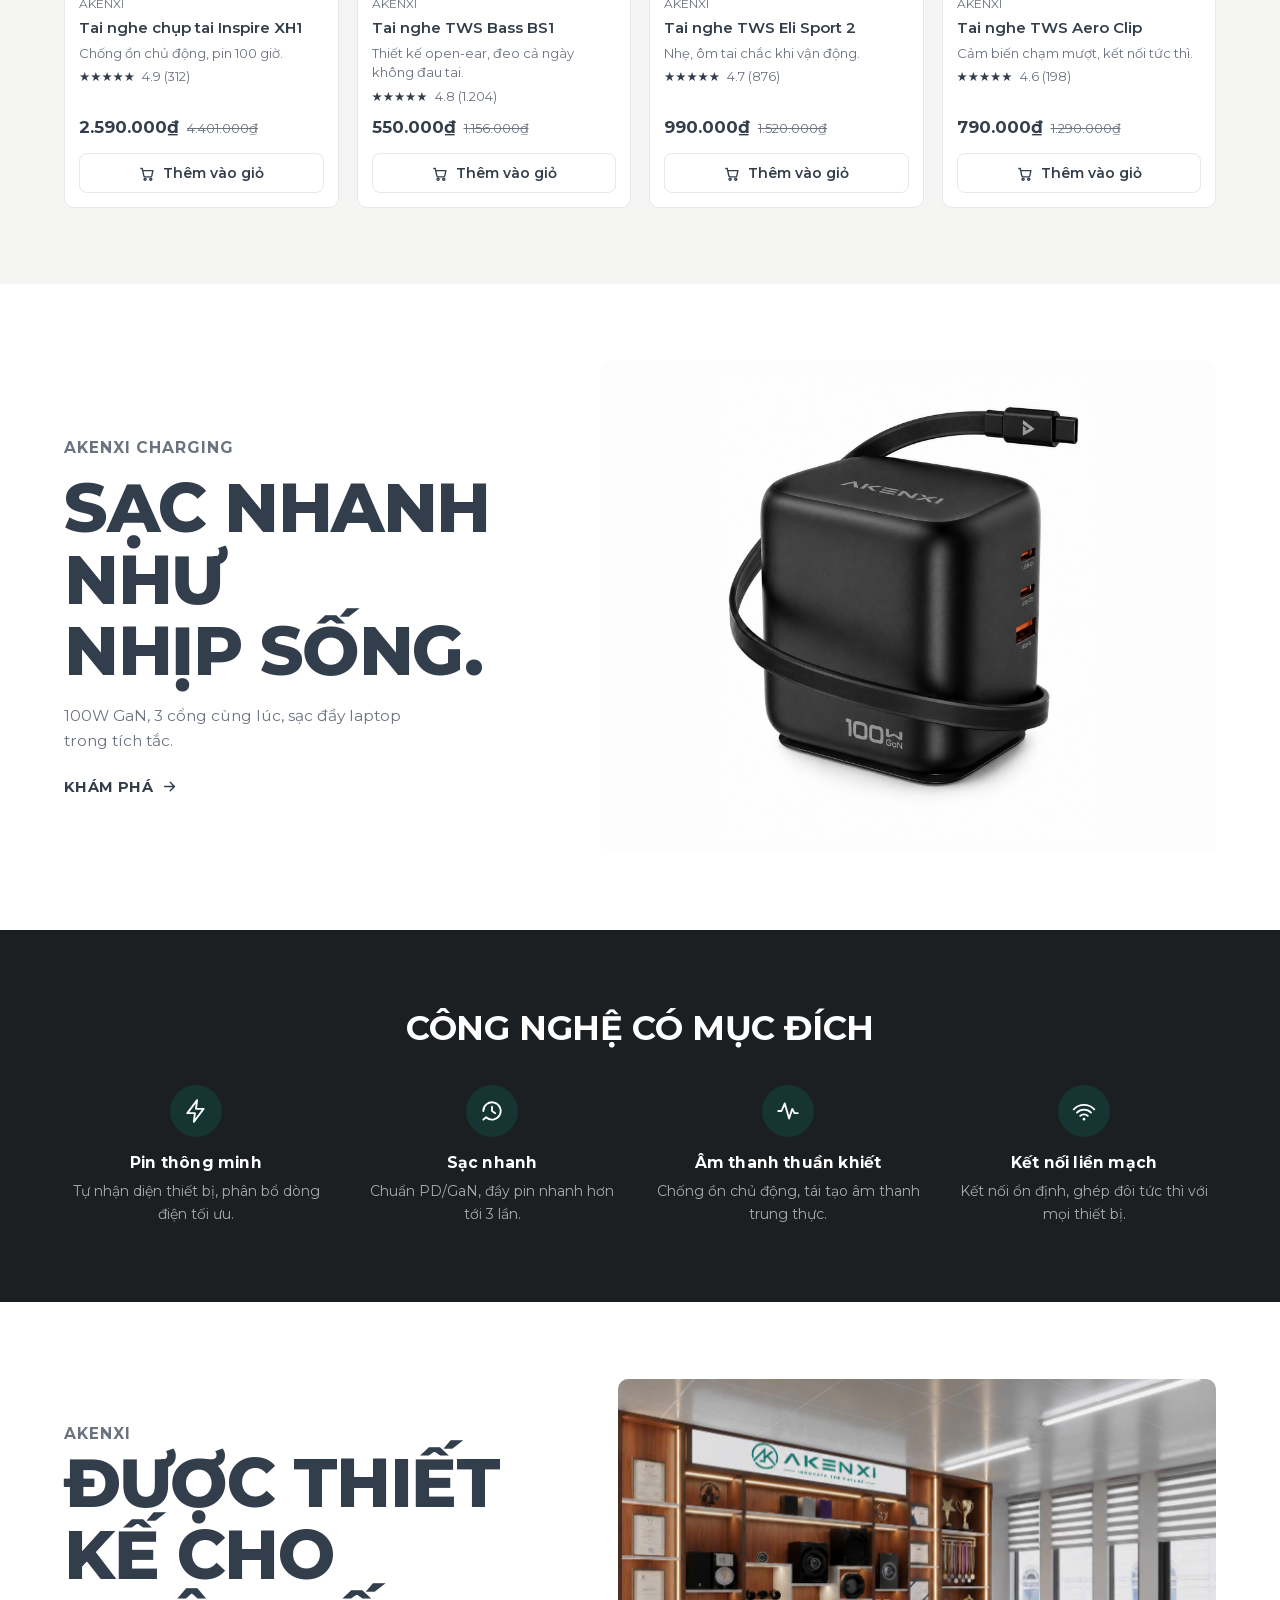
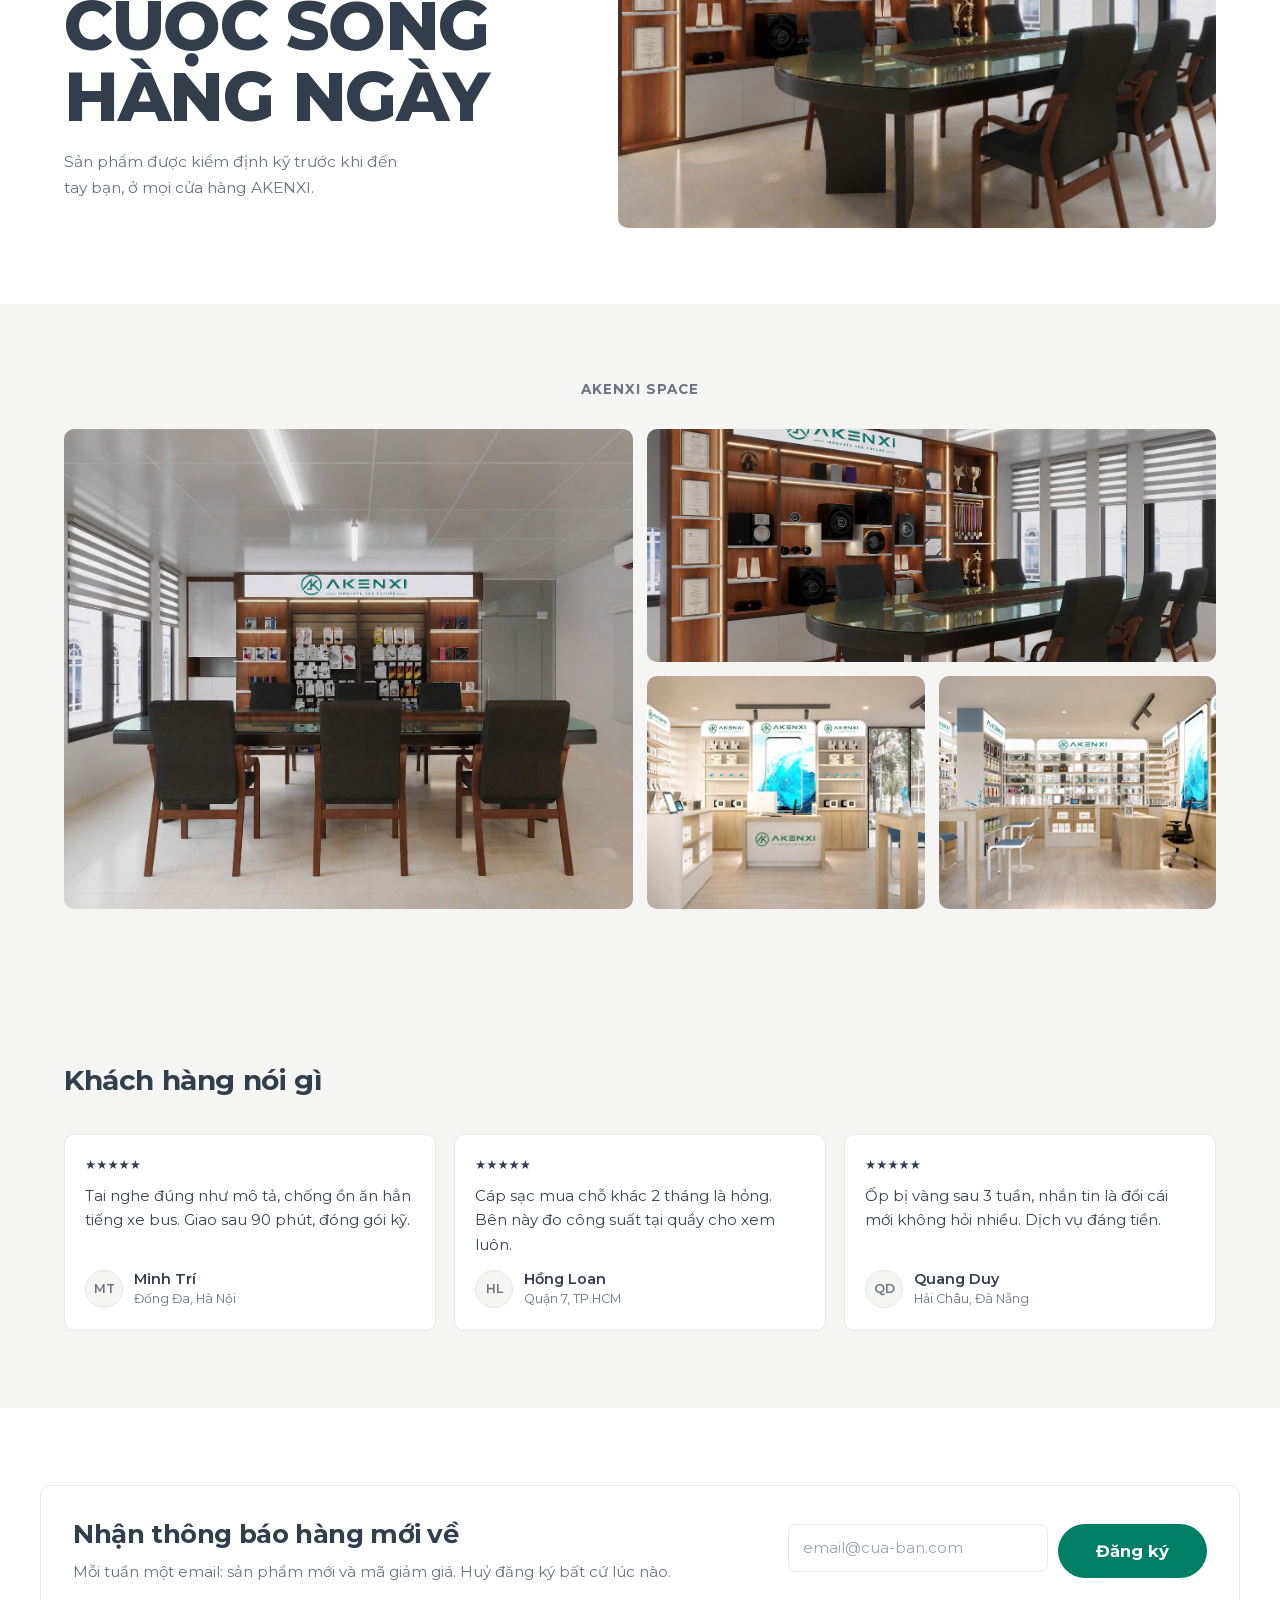
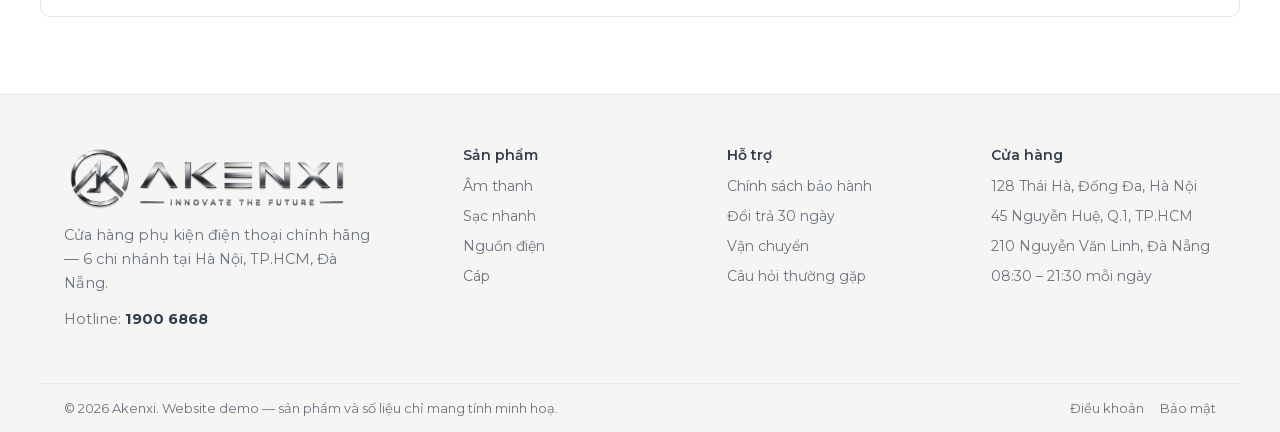
==== commit 66a575ca: "Merge branch 'master' of https://github.com/tranquanghuy-rightsvn/akenxi" ====
--- a/html/index.html
+++ b/html/index.html
@@ -92,28 +92,28 @@
 
         <div class="cat-grid-big">
           <a class="cat-tile reveal" href="san-pham.html">
-            <img src="images/products/akenxi_headphone01/AKENXI_Headphone_Web_02.jpg" alt="Audio" loading="lazy" decoding="async">
-            <h3>Audio</h3>
+            <img src="images/products/akenxi_headphone01/AKENXI_Headphone_Web_02.jpg" alt="Âm thanh" loading="lazy" decoding="async">
+            <h3>Âm thanh</h3>
           </a>
           <a class="cat-tile reveal" href="san-pham.html">
-            <img src="images/products/akenxi_charger03/AKENXI_product_02_1600x1600.jpg" alt="Charging" loading="lazy" decoding="async">
-            <h3>Charging</h3>
+            <img src="images/products/akenxi_charger03/AKENXI_product_02_1600x1600.jpg" alt="Sạc nhanh" loading="lazy" decoding="async">
+            <h3>Sạc nhanh</h3>
           </a>
           <a class="cat-tile reveal" href="san-pham.html">
-            <img src="images/products/akenxi_charger02/AKENXI_product_1.jpeg" alt="Power" loading="lazy" decoding="async">
-            <h3>Power</h3>
+            <img src="images/products/akenxi_charger02/AKENXI_product_1.jpeg" alt="Nguồn điện" loading="lazy" decoding="async">
+            <h3>Nguồn điện</h3>
           </a>
           <a class="cat-tile reveal" href="san-pham.html">
-            <img src="images/products/akenxi_cable03/AKENXI_Cable_Web_02_1600x1600.jpg" alt="Cables" loading="lazy" decoding="async">
-            <h3>Cables</h3>
+            <img src="images/products/akenxi_cable03/AKENXI_Cable_Web_02_1600x1600.jpg" alt="Cáp" loading="lazy" decoding="async">
+            <h3>Cáp</h3>
           </a>
           <a class="cat-tile reveal" href="san-pham.html">
             <img src="images/products/akenxi_mobile/1787118392590_6507308237392180214_6507308237392180214_ad05288ad2c516f2418c28b28e1ef5fb.jpg" alt="Mobile" loading="lazy" decoding="async">
             <h3>Mobile</h3>
           </a>
           <a class="cat-tile reveal" href="san-pham.html">
-            <img src="images/speaker_product/1786933684970_6507308237392180214_6507308237392180214_f4fe36da19a8099b43bdb5bdc5a078e9.jpg" alt="Accessories" loading="lazy" decoding="async">
-            <h3>Accessories</h3>
+            <img src="images/speaker_product/1786933684970_6507308237392180214_6507308237392180214_f4fe36da19a8099b43bdb5bdc5a078e9.jpg" alt="Phụ kiện" loading="lazy" decoding="async">
+            <h3>Phụ kiện</h3>
           </a>
         </div>
       </div>
@@ -128,10 +128,10 @@
           </div>
           <div class="showcase-copy">
             <p class="showcase-tag">AKENXI Audio</p>
-            <h2 class="display">Pure sound.<br>Your way.</h2>
+            <h2 class="display">Âm thanh thuần khiết.<br>Phong cách của bạn.</h2>
             <p>Chống ồn chủ động, driver lớn, đệm tai êm cả ngày dài.</p>
             <a class="showcase-cta" href="san-pham.html">
-              Explore
+              Khám phá
               <svg viewBox="0 0 24 24" fill="none" stroke="currentColor" stroke-width="2" stroke-linecap="round" stroke-linejoin="round"><path d="M5 12h14M13 6l6 6-6 6"></path></svg>
             </a>
           </div>
@@ -424,10 +424,10 @@
           </div>
           <div class="showcase-copy">
             <p class="showcase-tag">AKENXI Charging</p>
-            <h2 class="display">Charge at the<br>speed of life.</h2>
+            <h2 class="display">Sạc nhanh như<br>nhịp sống.</h2>
             <p>100W GaN, 3 cổng cùng lúc, sạc đầy laptop trong tích tắc.</p>
             <a class="showcase-cta" href="san-pham.html">
-              Explore
+              Khám phá
               <svg viewBox="0 0 24 24" fill="none" stroke="currentColor" stroke-width="2" stroke-linecap="round" stroke-linejoin="round"><path d="M5 12h14M13 6l6 6-6 6"></path></svg>
             </a>
           </div>
@@ -439,7 +439,7 @@
     <section class="section section-graphite" id="akenxi-technology">
       <div class="container">
         <div class="section-head reveal" style="text-align:center">
-          <h2 class="display" style="font-size:clamp(24px,3vw,34px)">Technology with purpose</h2>
+          <h2 class="display" style="font-size:clamp(24px,3vw,34px)">Công nghệ có mục đích</h2>
         </div>
 
         <div class="tech-grid">
@@ -449,7 +449,7 @@
                 <path d="M13 2 4 14h7l-1 8 9-12h-7z"></path>
               </svg>
             </span>
-            <h3>Smart Power</h3>
+            <h3>Pin thông minh</h3>
             <p>Tự nhận diện thiết bị, phân bổ dòng điện tối ưu.</p>
           </div>
           <div class="tech-card reveal">
@@ -458,7 +458,7 @@
                 <path d="M4 12a8 8 0 1 1 2.5 5.8L4 20"></path><path d="M12 8v4l3 2"></path>
               </svg>
             </span>
-            <h3>Fast Charging</h3>
+            <h3>Sạc nhanh</h3>
             <p>Chuẩn PD/GaN, đầy pin nhanh hơn tới 3 lần.</p>
           </div>
           <div class="tech-card reveal">
@@ -467,7 +467,7 @@
                 <path d="M3 12h3l3-7 4 14 3-9 2 4h3"></path>
               </svg>
             </span>
-            <h3>Pure Audio</h3>
+            <h3>Âm thanh thuần khiết</h3>
             <p>Chống ồn chủ động, tái tạo âm thanh trung thực.</p>
           </div>
           <div class="tech-card reveal">
@@ -476,7 +476,7 @@
                 <path d="M8.5 16.5a5 5 0 0 1 7 0"></path><path d="M5.5 13.5a9 9 0 0 1 13 0"></path><path d="M2.5 10.5a13 13 0 0 1 19 0"></path><circle cx="12" cy="19.5" r="1.2" fill="currentColor" stroke="none"></circle>
               </svg>
             </span>
-            <h3>Seamless Connectivity</h3>
+            <h3>Kết nối liền mạch</h3>
             <p>Kết nối ổn định, ghép đôi tức thì với mọi thiết bị.</p>
           </div>
         </div>
@@ -489,7 +489,7 @@
         <div class="story-grid reveal">
           <div class="story-copy">
             <p class="showcase-tag">AKENXI</p>
-            <h2 class="display">Designed for<br>everyday life</h2>
+            <h2 class="display">Được thiết kế cho<br>cuộc sống hàng ngày</h2>
             <p>Sản phẩm được kiểm định kỹ trước khi đến tay bạn, ở mọi cửa hàng AKENXI.</p>
           </div>
           <div class="story-media">
@@ -575,10 +575,10 @@
       <div class="footer-col">
         <h4>Sản phẩm</h4>
         <ul>
-          <li><a href="san-pham.html">Audio</a></li>
-          <li><a href="san-pham.html">Charging</a></li>
-          <li><a href="san-pham.html">Power</a></li>
-          <li><a href="san-pham.html">Cables</a></li>
+          <li><a href="san-pham.html">Âm thanh</a></li>
+          <li><a href="san-pham.html">Sạc nhanh</a></li>
+          <li><a href="san-pham.html">Nguồn điện</a></li>
+          <li><a href="san-pham.html">Cáp</a></li>
         </ul>
       </div>
 
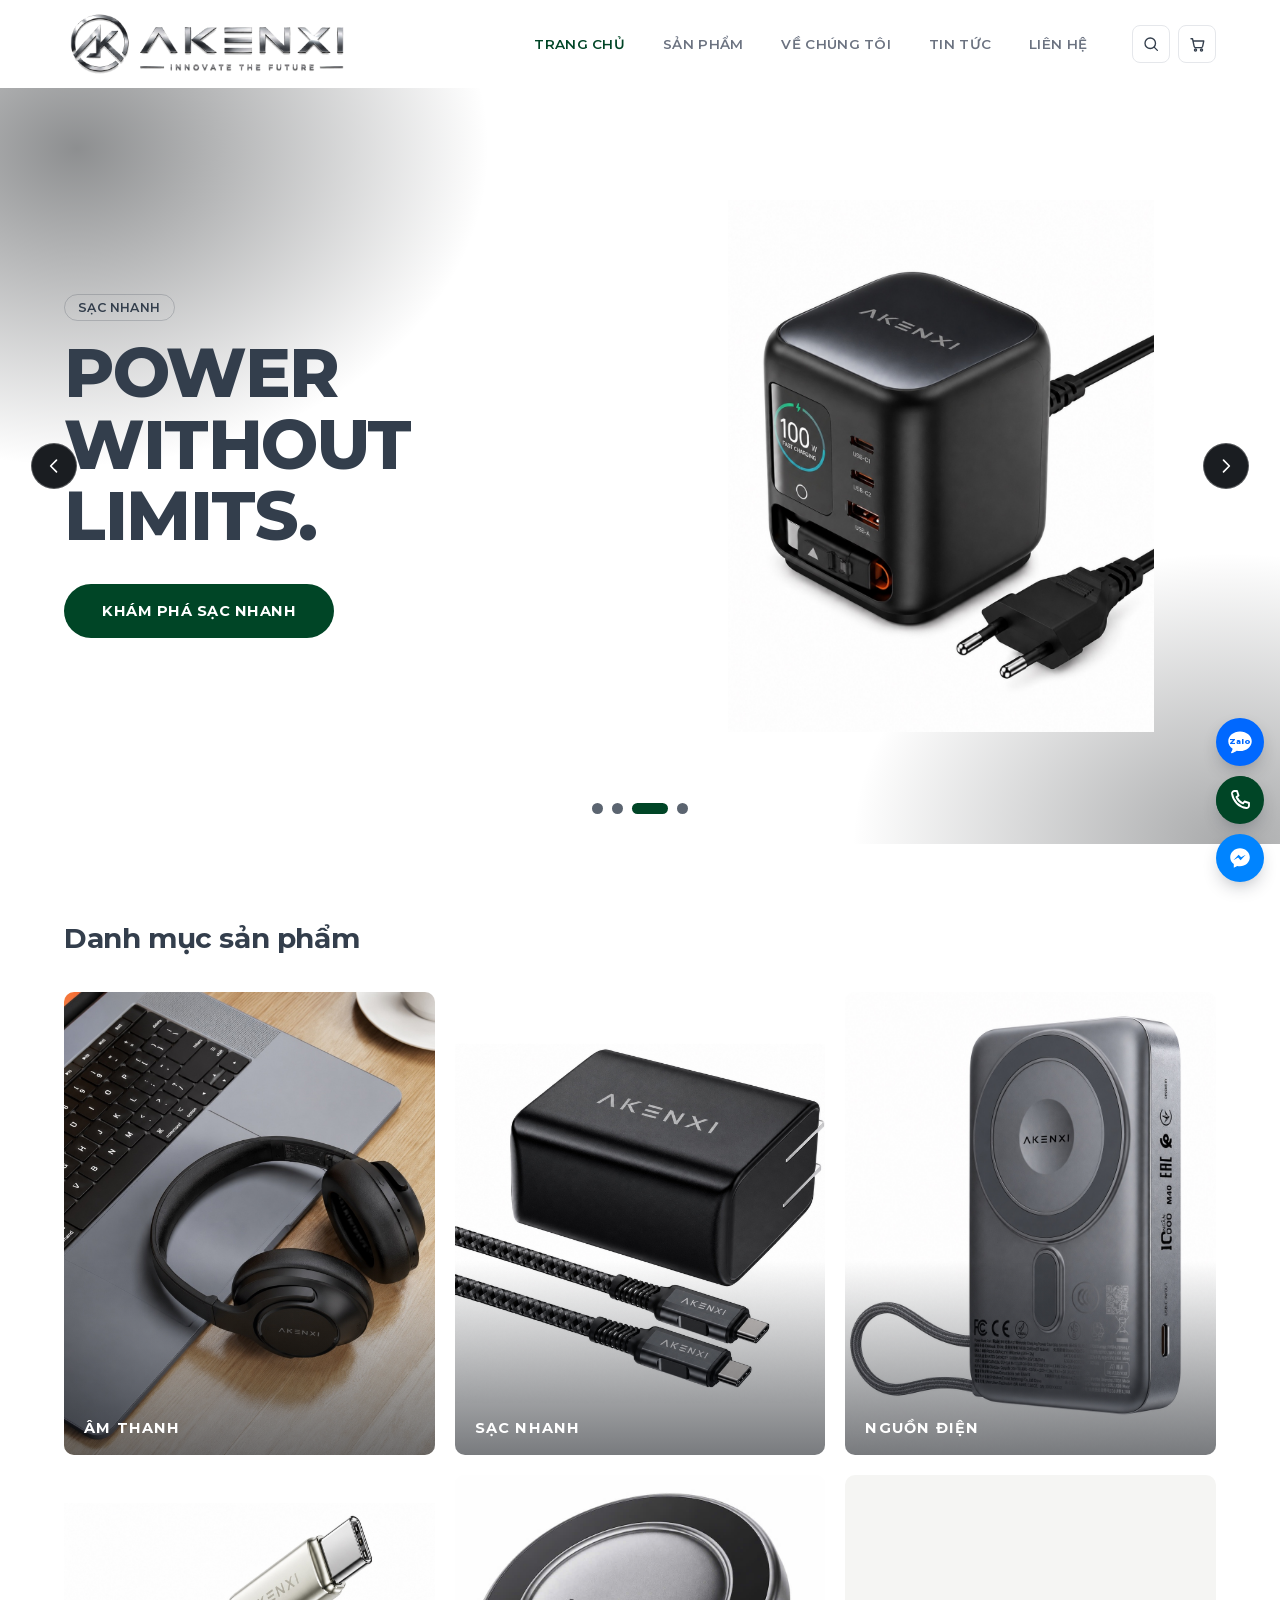
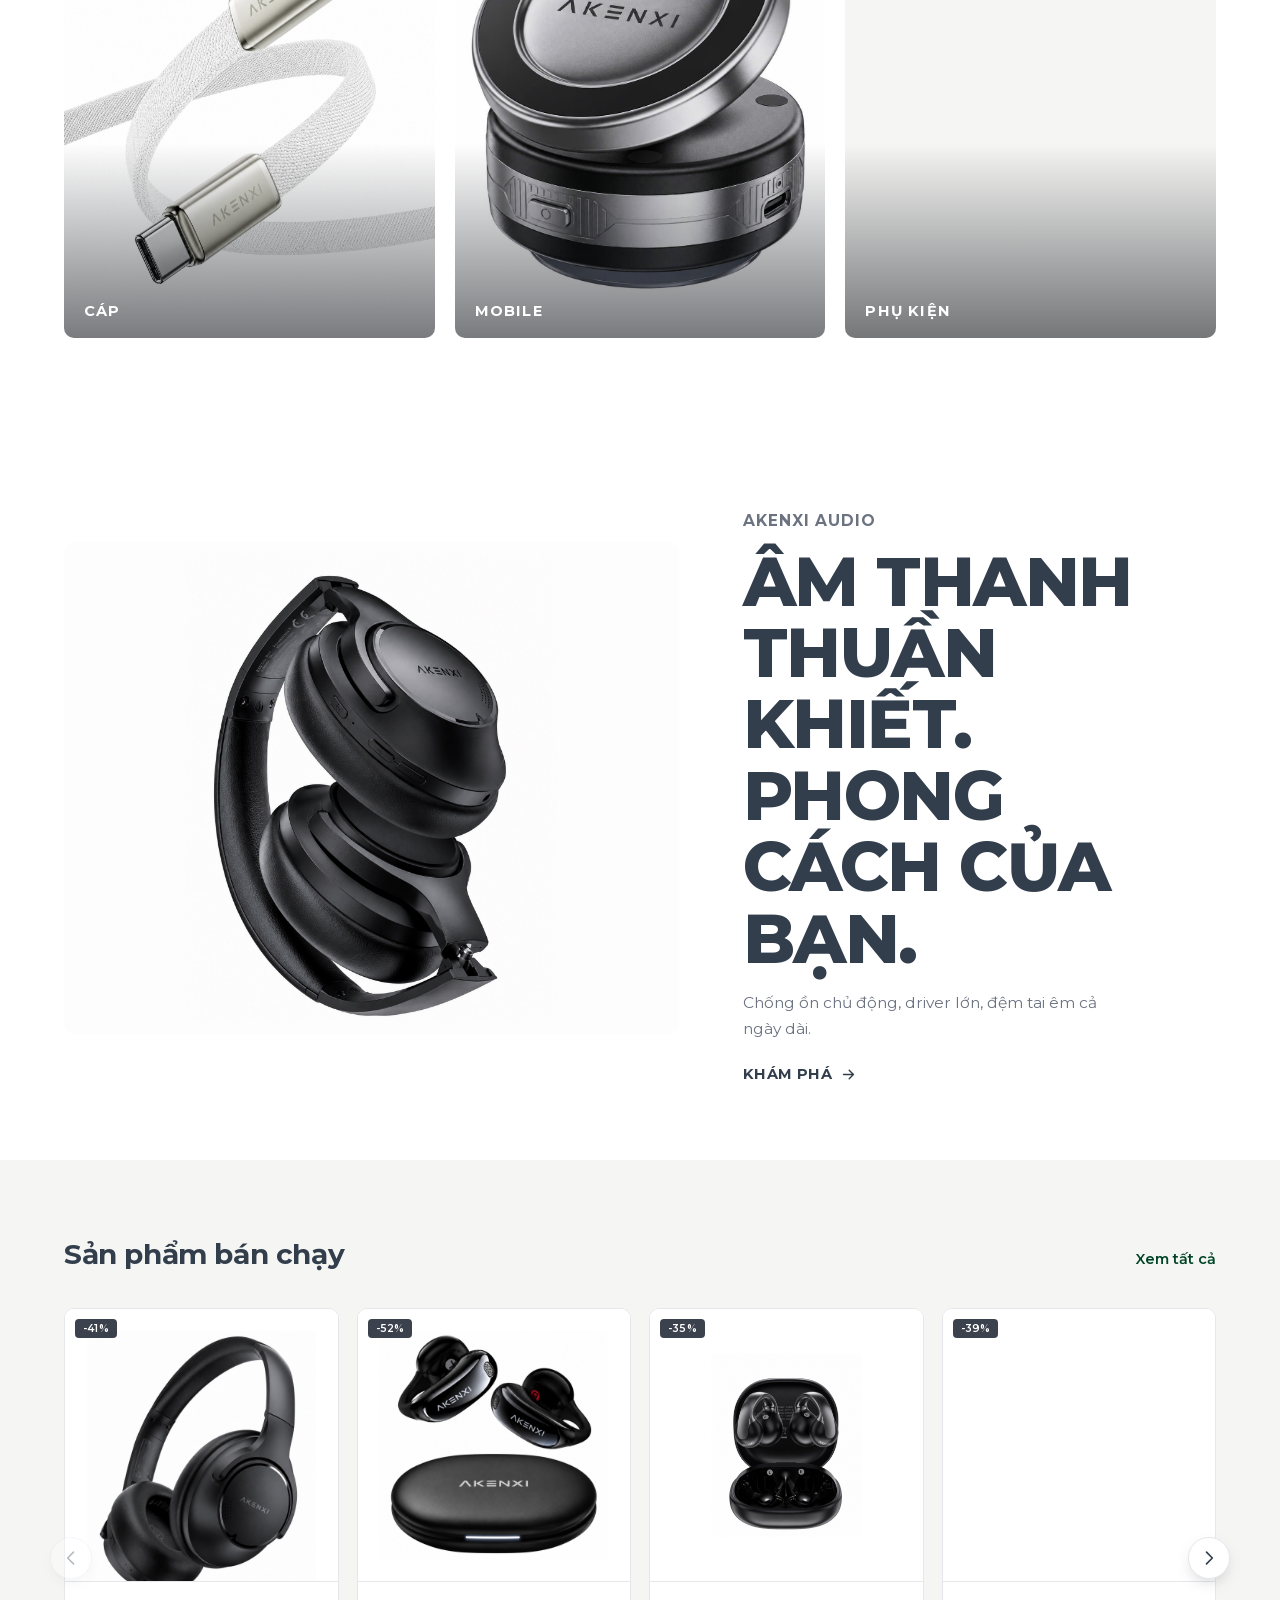
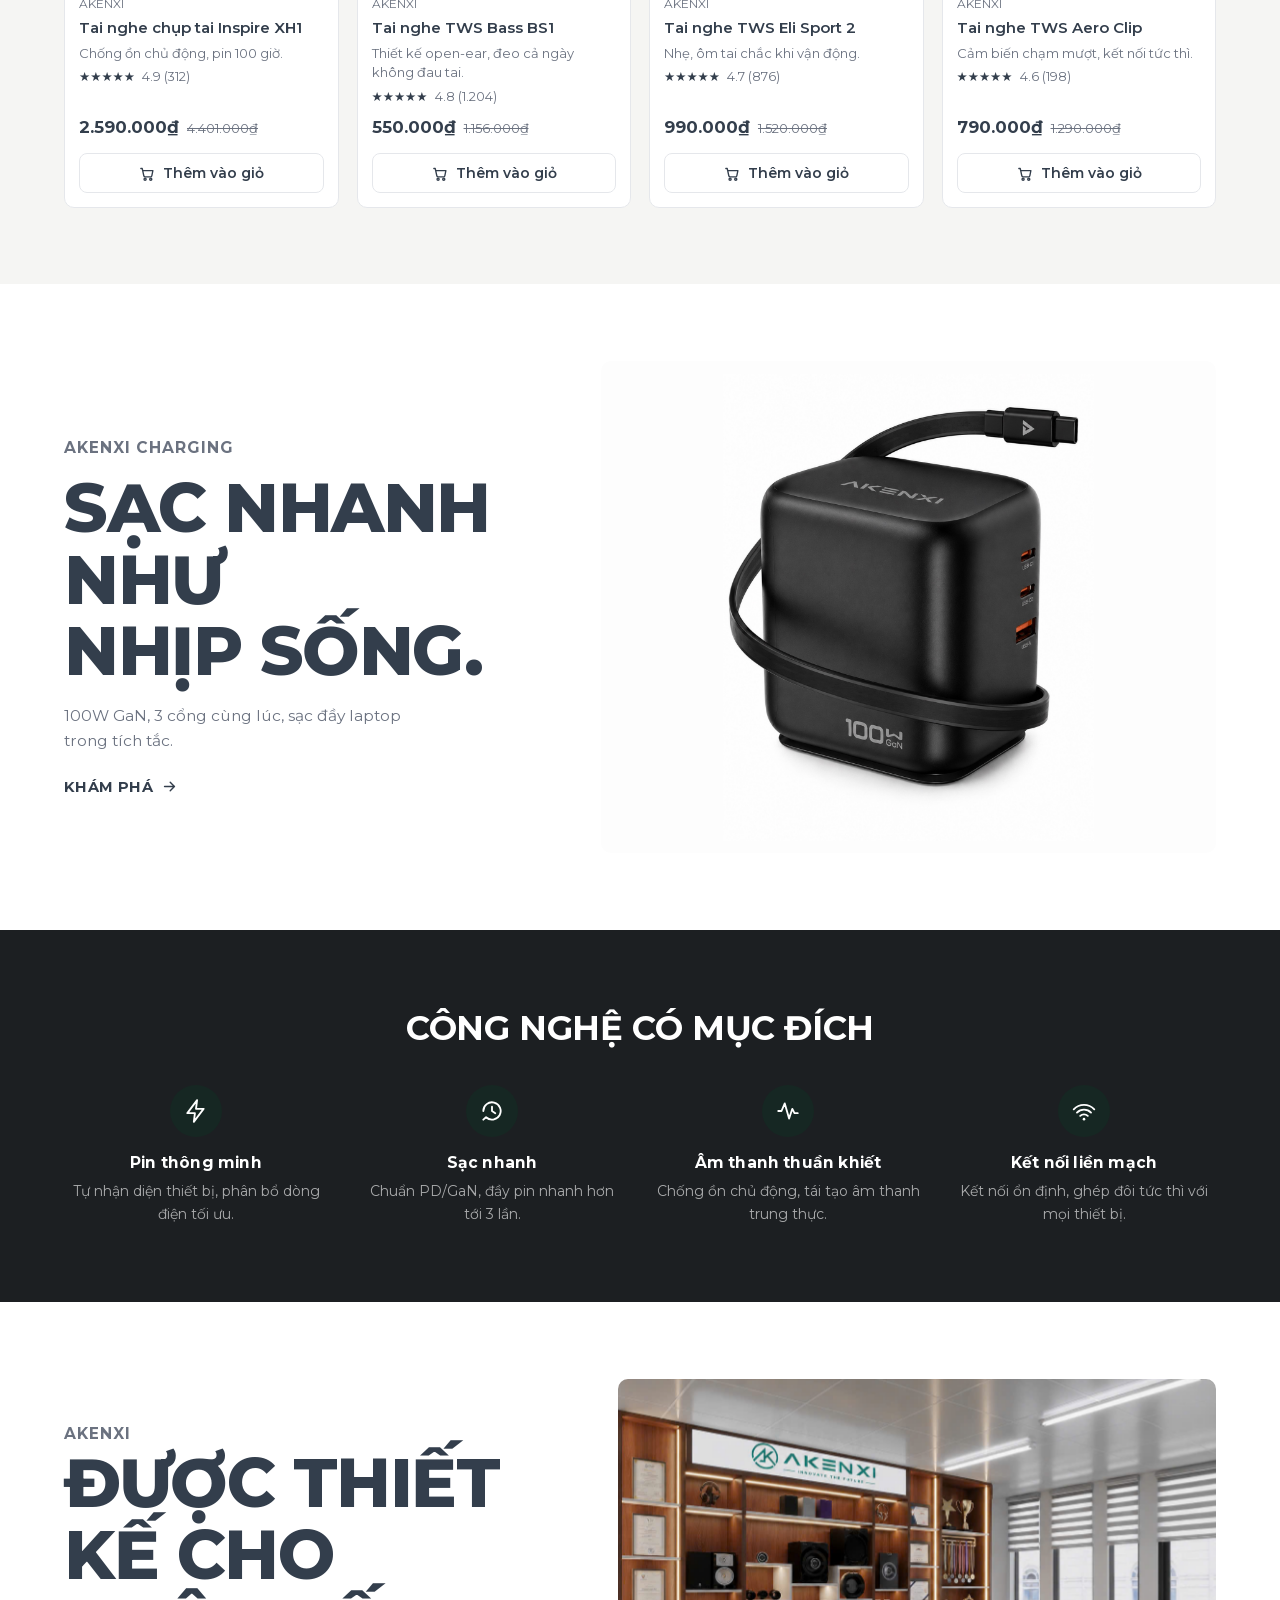
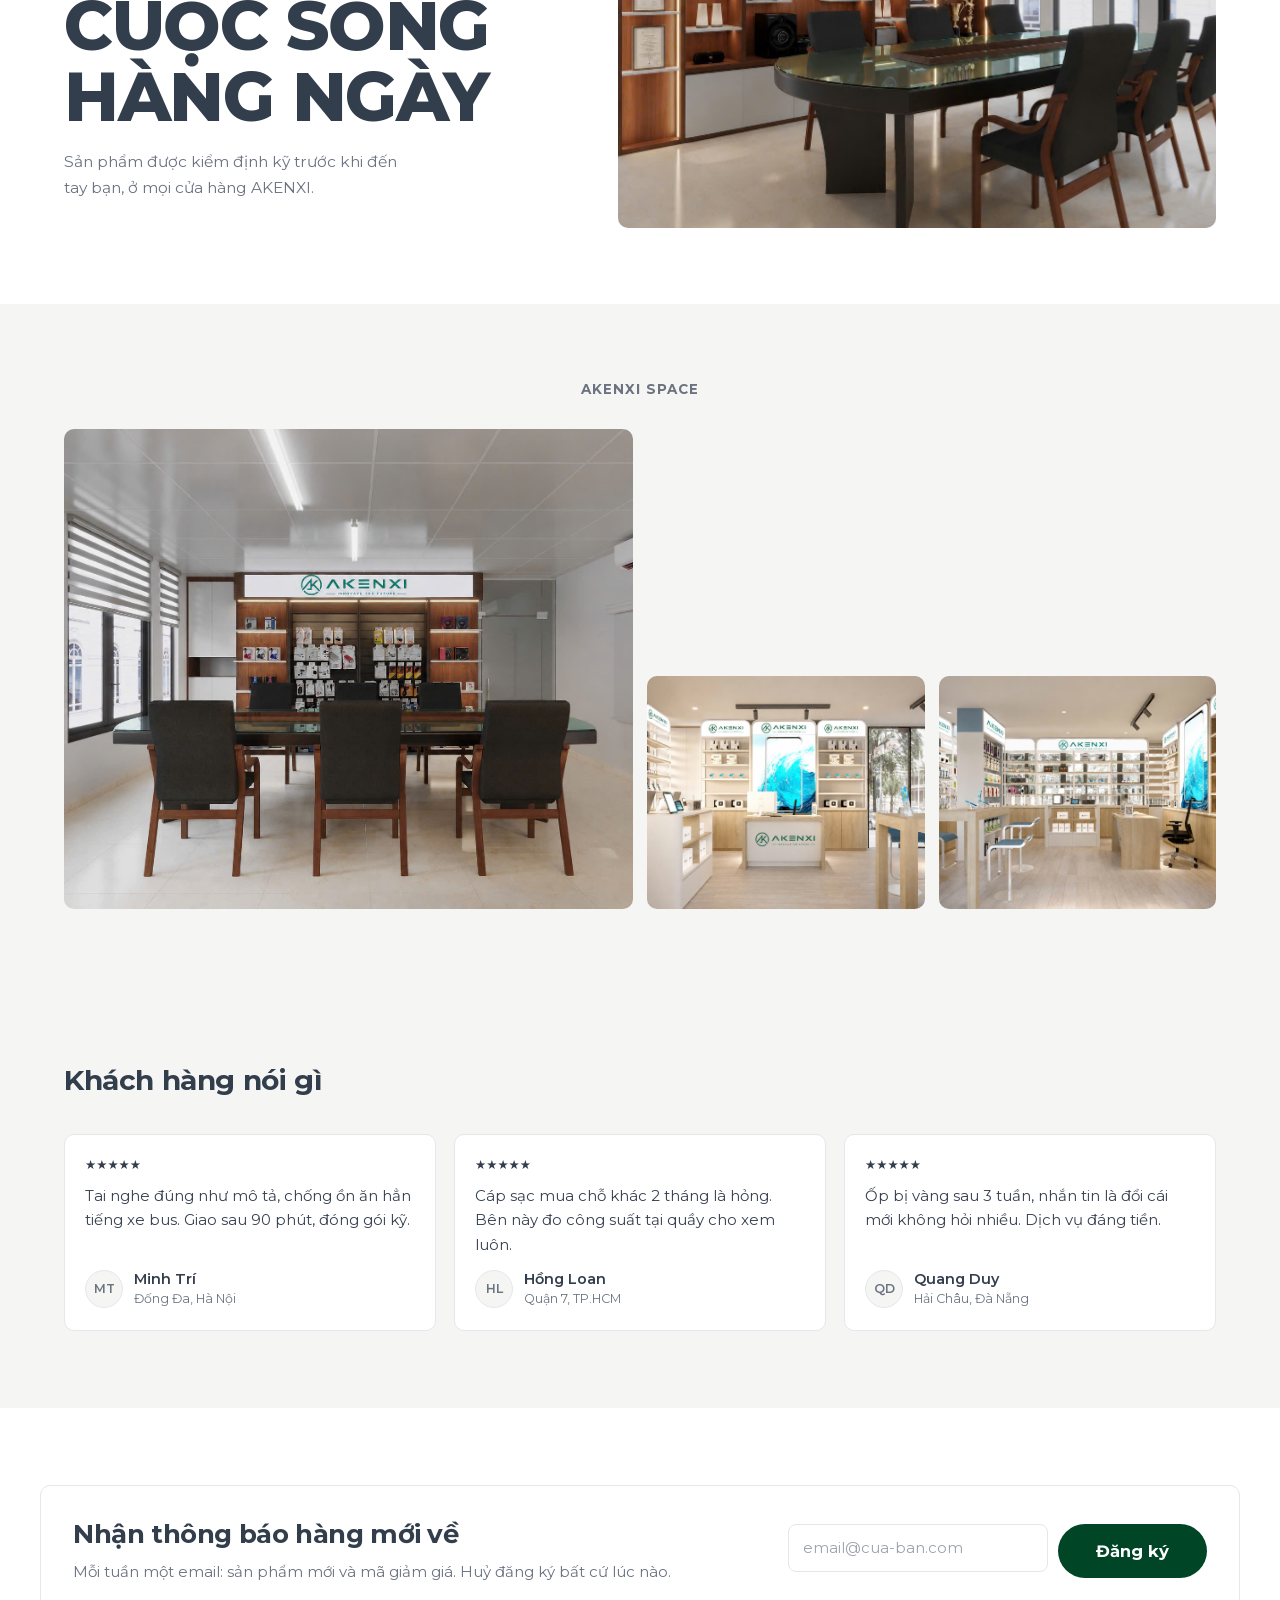
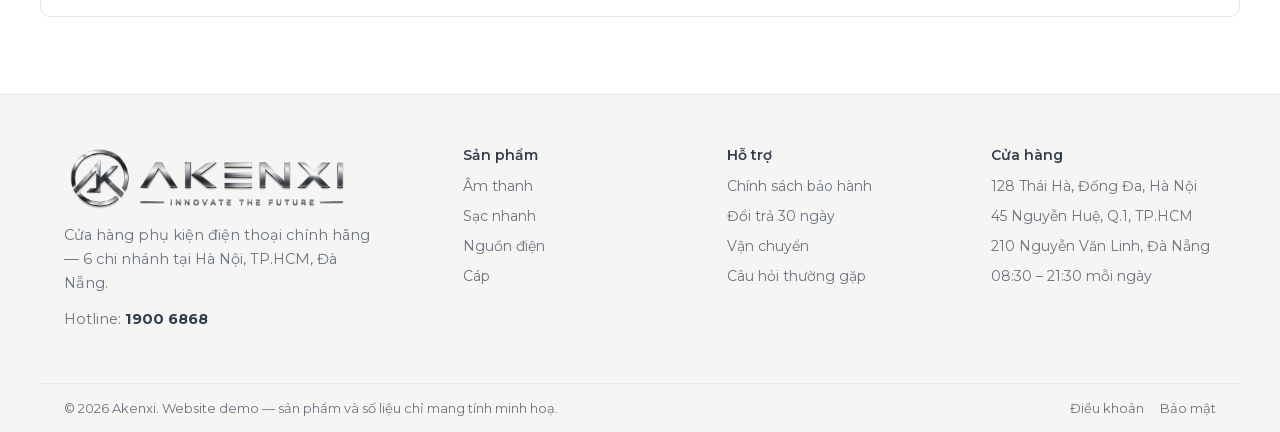
==== commit 40f9073c: "update color variables and media hero" ====
--- a/html/index.html
+++ b/html/index.html
@@ -54,8 +54,8 @@
       <div class="hero-slide is-active" data-slide-brand>
         <div class="hero-slide-3d" aria-hidden="true"></div>
         <div class="hero-copy">
-          <div class="container hero-brand-grid">
-            <div class="hero-brand-text">
+          <div class="container hero-slide-grid">
+            <div class="hero-slide-text">
               <span class="hero-tag">Brand</span>
               <h1 class="display">Power your<br>digital life</h1>
               <p class="hero-sub">Technology designed for the way you live.</p>
@@ -64,7 +64,7 @@
                 <a class="btn btn-outline" href="ve-chung-toi.html">Discover AKENXI</a>
               </div>
             </div>
-            <div class="hero-brand-model">
+            <div class="hero-slide-media">
               <canvas id="headphoneCanvas" aria-label="Mô hình tai nghe 3D — kéo để xoay" role="img"></canvas>
               <div class="model-loader" id="modelLoader">
                 <div class="bar"><i id="loaderBar"></i></div>
--- a/html/css/style.css
+++ b/html/css/style.css
@@ -57,15 +57,20 @@
 
 /* ------------------------------ Design tokens ----------------------------- */
 
+/* Tỉ lệ màu chủ đạo trên toàn trang (nguyên tắc, không phải giá trị tuyệt đối):
+   Trắng/nền sáng (--bg, --bg-soft) ~80-85% diện tích, Đen/xám (--text, --graphite)
+   ~10-15%, xanh thương hiệu (--accent) ~5% — chỉ dùng cho CTA/tag/hover, không
+   dùng làm nền mảng lớn. Khi thêm section mới, ưu tiên nền sáng, dùng --graphite
+   dè sẻn (đã giới hạn ở hero "Brand" + section "AKENXI Technology"). */
 :root {
   --bg: #ffffff;
   --bg-soft: #F5F5F3;
   --text: #333E4C;        /* slate-navy đậm — rõ ràng là màu, không dễ nhầm với đen */
   --text-muted: #6b7280;
   --border: #e5e7eb;
-  --accent: #007F66;      /* xanh thương hiệu AKENXI chính thức */
-  --accent-dark: #00664F;
-  --graphite: #1c1f22;    /* nền tối cho section premium */
+  --accent: #004526;      /* xanh thương hiệu AKENXI chính thức — CTA/tag/hover, ~5% diện tích */
+  --accent-dark: #00301A;
+  --graphite: #1c1f22;    /* nền tối cho section premium — dùng dè sẻn, ~10-15% diện tích */
   --price: #d92d20;       /* chỉ dùng ở tổng tiền giỏ hàng/thanh toán, không dùng cho thẻ sản phẩm */
 
   --radius: 10px;
@@ -177,12 +182,15 @@
   display: block;
   padding: 8px 14px;
   border-radius: 6px;
-  font-size: 14.5px;
+  font-size: 13.5px;
+  font-weight: 600;
+  letter-spacing: .3px;
+  text-transform: uppercase;
   color: var(--text-muted);
   transition: color .15s ease, background .15s ease;
 }
 
-.main-nav a:hover { color: var(--accent); background: rgba(0, 127, 102, .06); }
+.main-nav a:hover { color: var(--accent); background: rgba(0, 69, 38, .06); }
 .main-nav a.is-active { color: var(--accent); font-weight: 600; }
 
 /* Actions */
@@ -264,16 +272,16 @@
 
 .hero-slide.is-active { opacity: 1; visibility: visible; }
 
-.hero-slide img {
+/* Ảnh campaign nằm trong .hero-slide-media (cùng cấu trúc lưới với slide "Brand"
+   3D, xem bên dưới) — mobile giữ nguyên kiểu phủ kín làm nền như cũ (đang ổn),
+   desktop chuyển sang thẻ nền sáng + contain để không còn crop/zoom sâu vào sản
+   phẩm và không bị lệch tông đen/trắng gượng gạo. */
+.hero-slide-media img {
   width: 100%;
   height: 100%;
   object-fit: cover;
   object-position: center 30%;
-  transform: scale(1.02);
-  transition: transform 7s ease-out;
-}
-
-.hero-slide.is-active img { transform: scale(1.08); }
+}
 
 .hero-slide::after {
   content: "";
@@ -303,11 +311,11 @@
 
 .hero-copy .container { pointer-events: auto; }
 
-/* Bố cục 2 cột thật (grid) cho slide Brand — cột chữ và cột mô hình tách biệt
-   hoàn toàn nên không cần tính toán lệch camera theo tay (magic number) và
-   vùng chữ không còn đè pointer-events lên vùng mô hình (nguyên nhân trước đó
-   khiến kéo-xoay mô hình bị "mất" tương tác). */
-.hero-brand-grid {
+/* Bố cục 2 cột thật (grid) — DÙNG CHUNG cho mọi slide (3D lẫn ảnh sản phẩm):
+   cột chữ và cột media tách biệt hoàn toàn, không cần tính lệch vị trí theo tay
+   (magic number), và vùng chữ không đè pointer-events lên vùng model/canvas
+   (nguyên nhân trước đó khiến kéo-xoay mô hình 3D bị "mất" tương tác). */
+.hero-slide-grid {
   display: grid;
   grid-template-columns: minmax(0, 1fr) minmax(0, 1fr);
   align-items: center;
@@ -315,12 +323,49 @@
   pointer-events: none;   /* mỗi cột tự bật lại pointer-events riêng bên dưới */
 }
 
-.hero-brand-text { pointer-events: auto; }
-
-.hero-brand-model {
+.hero-slide-text { pointer-events: auto; }
+
+.hero-slide-media {
   position: relative;
   height: min(64vh, 620px);
-  pointer-events: auto;   /* vùng kéo-xoay mô hình, tách riêng khỏi cột chữ */
+  pointer-events: auto;   /* vùng kéo-xoay mô hình 3D, tách riêng khỏi cột chữ */
+}
+
+/* Slide ảnh sản phẩm (không phải 3D): ảnh sản phẩm có nền trắng gần như tuyệt
+   đối (đã đo màu thật: #fefefe/#fdfdfd/#ffffff) — giữ nguyên ảnh, KHÔNG mask/
+   không khung. Thay vào đó đổi hẳn nền của chính slide hero (desktop) từ
+   graphite tối sang trùng màu trắng của ảnh, nên ranh giới biến mất tự nhiên
+   thay vì tương phản đen/trắng gượng gạo. Chữ trên slide này đổi sang màu tối
+   cho hợp nền sáng (chỉ áp dụng cho slide ảnh — slide "Brand" 3D vẫn nền tối
+   như cũ). Mobile giữ nguyên hoàn toàn (không đổi). */
+@media (min-width: 981px) {
+  .hero-slide-media.is-photo img {
+    object-fit: contain;
+    padding: 4%;
+  }
+
+  .hero-slide.is-photo-slide {
+    background:
+      radial-gradient(ellipse 46% 60% at 6% 8%, rgba(28, 31, 34, .5), transparent 70%),
+      radial-gradient(ellipse 42% 55% at 96% 100%, rgba(28, 31, 34, .38), transparent 70%),
+      #fff;
+  }
+
+  .hero-slide.is-photo-slide::after { content: none; }
+
+  .hero-slide.is-photo-slide .hero-copy { color: var(--text); }
+
+  .hero-slide.is-photo-slide .hero-copy .display { text-shadow: none; }
+
+  .hero-slide.is-photo-slide .hero-tag {
+    border-color: rgba(51, 62, 76, .22);
+    color: var(--text);
+  }
+
+  .hero-slide.is-photo-slide .hero-sub {
+    color: var(--text-muted);
+    text-shadow: none;
+  }
 }
 
 #headphoneCanvas {
@@ -385,27 +430,6 @@
   text-transform: uppercase;
   letter-spacing: .5px;
   font-size: 14.5px;
-}
-
-/* Waveform trang trí rất nhẹ, chỉ dùng cho campaign Audio */
-.hero-waveform {
-  position: absolute;
-  right: clamp(24px, 6vw, 96px);
-  bottom: clamp(90px, 14vh, 140px);
-  z-index: 1;
-  display: flex;
-  align-items: flex-end;
-  gap: 5px;
-  height: 64px;
-  opacity: .28;
-  pointer-events: none;
-}
-
-.hero-waveform span {
-  display: block;
-  width: 4px;
-  border-radius: 999px;
-  background: #fff;
 }
 
 /* Buttons */
@@ -798,7 +822,7 @@
   margin: 0 auto 16px;
   padding: 13px;
   border-radius: 50%;
-  background: rgba(0, 127, 102, .08);
+  background: rgba(0, 69, 38, .08);
   color: var(--accent);
 }
 
@@ -809,7 +833,7 @@
 .section-graphite { background: var(--graphite); color: #fff; }
 .section-graphite .display,
 .section-graphite .section-head h2 { color: #fff; }
-.section-graphite .tech-ico { background: rgba(0, 127, 102, .22); color: #fff; }
+.section-graphite .tech-ico { background: rgba(0, 69, 38, .22); color: #fff; }
 .section-graphite .tech-card p { color: rgba(255, 255, 255, .62); }
 
 /* -------------------------------- Brand story ------------------------------ */
@@ -1075,7 +1099,7 @@
 .post-card:hover { border-color: var(--accent); }
 
 .post-meta { display: flex; align-items: center; gap: 10px; font-size: 12.5px; color: var(--text-muted); }
-.post-cat { padding: 3px 9px; border-radius: 999px; background: rgba(0, 127, 102, .08); color: var(--accent); font-weight: 600; }
+.post-cat { padding: 3px 9px; border-radius: 999px; background: rgba(0, 69, 38, .08); color: var(--accent); font-weight: 600; }
 
 .post-card h3 { margin-top: 12px; font-size: 17px; font-weight: 700; line-height: 1.35; letter-spacing: -.2px; }
 .post-card p { margin-top: 10px; font-size: 14.5px; line-height: 1.65; color: var(--text-muted); }
@@ -1494,7 +1518,7 @@
 
 .pay-option input:checked + .pay-box {
   border-color: var(--accent);
-  background: rgba(0, 127, 102, .05);
+  background: rgba(0, 69, 38, .05);
   box-shadow: inset 0 0 0 1px var(--accent);
 }
 
@@ -1638,7 +1662,7 @@
   margin: 0 auto 16px;
   padding: 14px;
   border-radius: 50%;
-  background: rgba(0, 127, 102, .1);
+  background: rgba(0, 69, 38, .1);
   color: var(--accent);
 }
 
@@ -1703,17 +1727,29 @@
   .branch-grid { grid-template-columns: repeat(2, minmax(0, 1fr)); }
 
   .hero { height: clamp(420px, 74vh, 640px); }
-  .hero-waveform { display: none; }
-
-  /* Dưới 980px: bỏ 2 cột, mô hình 3D làm nền toàn slide (giống các slide ảnh),
-     chữ nằm đè lên trên — nhất quán với cách các campaign ảnh hiển thị trên mobile. */
-  .hero-brand-grid { grid-template-columns: 1fr; height: auto; }
-  .hero-brand-model {
+
+  /* Dưới 980px: bỏ 2 cột, media (3D hoặc ảnh) làm nền toàn slide, chữ nằm đè
+     lên trên — cùng 1 kiểu hiển thị cho mọi campaign trên mobile (đang ổn, giữ
+     nguyên). Mask mờ dần của ảnh chỉ áp dụng ở desktop nên không cần reset gì
+     thêm ở đây, chỉ đảm bảo không còn padding/background sót lại. */
+  .hero-slide-grid { grid-template-columns: 1fr; height: auto; }
+  .hero-slide-media {
     position: absolute;
     inset: 0;
     height: auto;
     z-index: -1;
     pointer-events: none;   /* mobile: vuốt đổi campaign, không kéo-xoay mô hình */
+    background: none;
+    padding: 0;
+  }
+
+  /* Làm tối bớt phần media nền để chữ trắng đè lên vẫn đọc rõ (thay cho lớp
+     gradient cũ vốn nằm ngoài .hero-copy nên không phủ được lên media nữa). */
+  .hero-slide-media::after {
+    content: "";
+    position: absolute;
+    inset: 0;
+    background: linear-gradient(90deg, rgba(10, 14, 20, .78) 0%, rgba(10, 14, 20, .4) 55%, rgba(10, 14, 20, .12) 100%);
   }
 
   /* Mobile dùng vuốt để đổi campaign — ẩn nút điều hướng 2 bên */
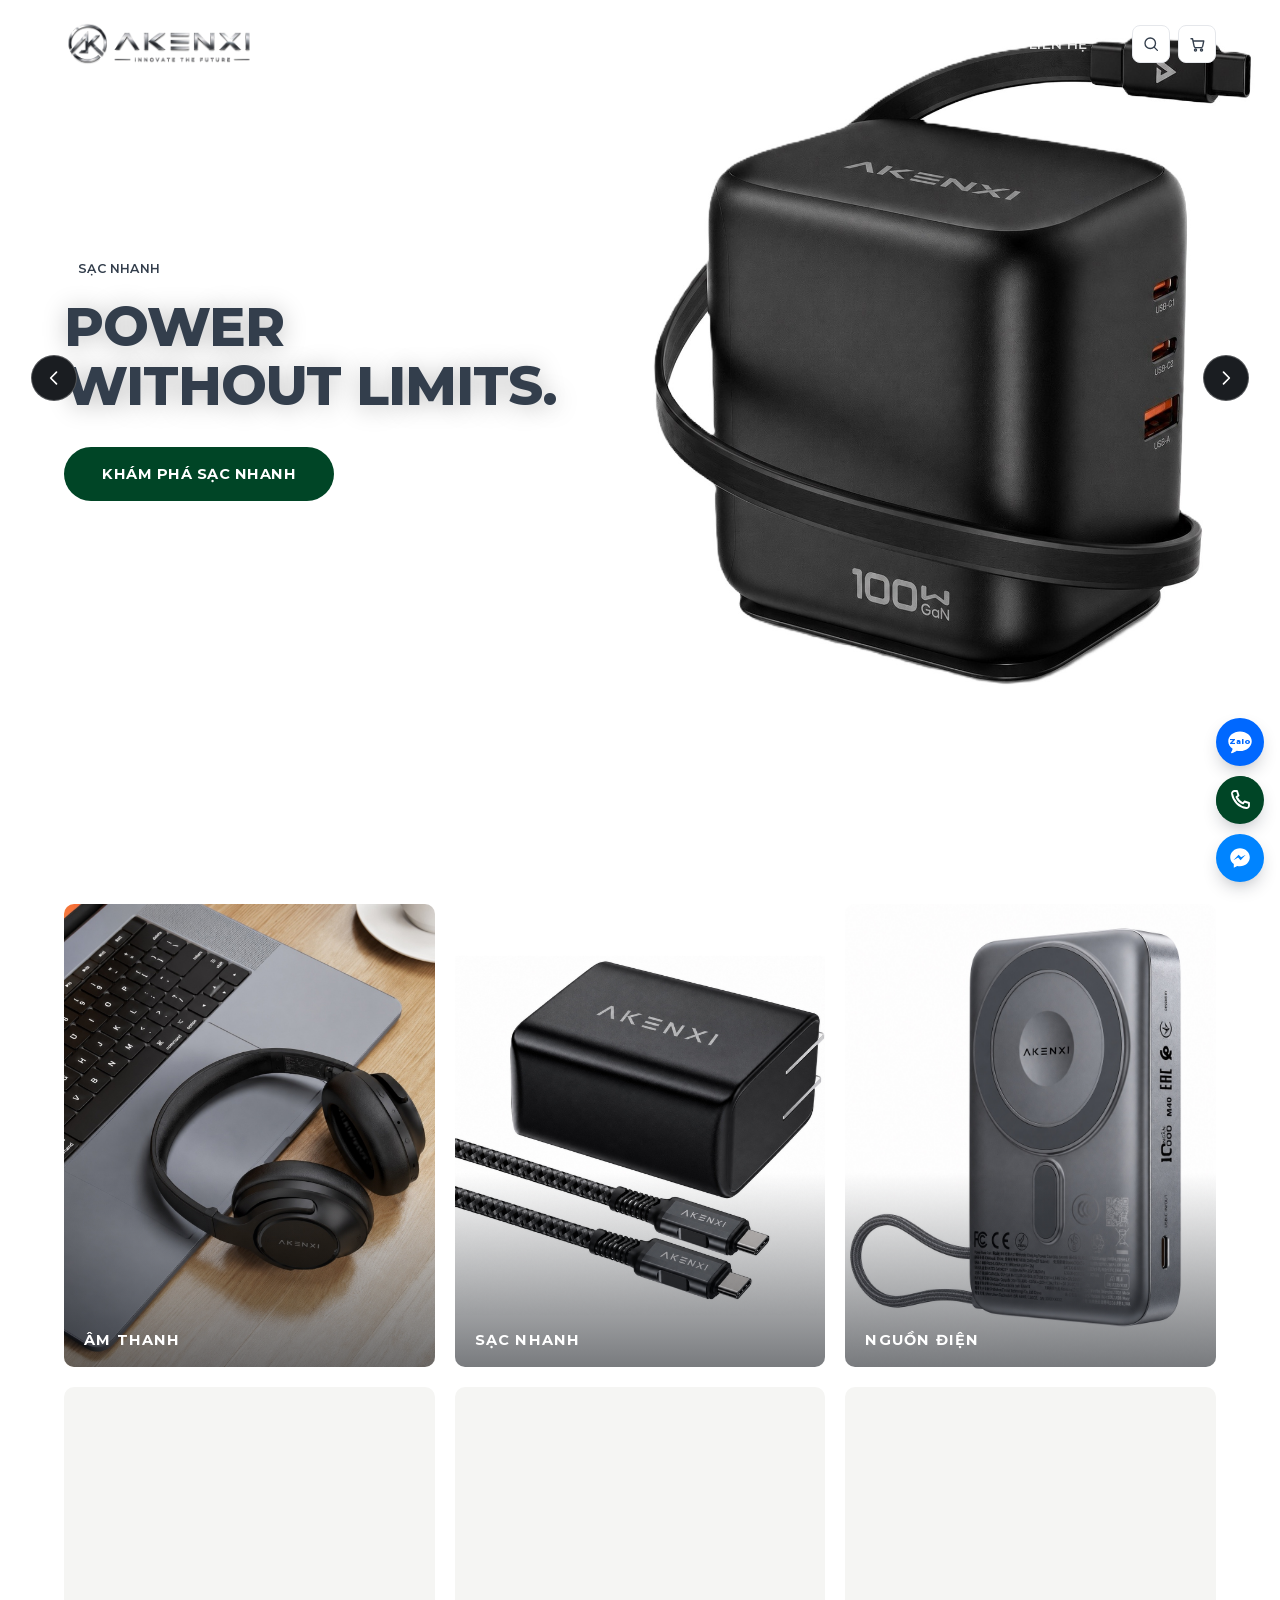
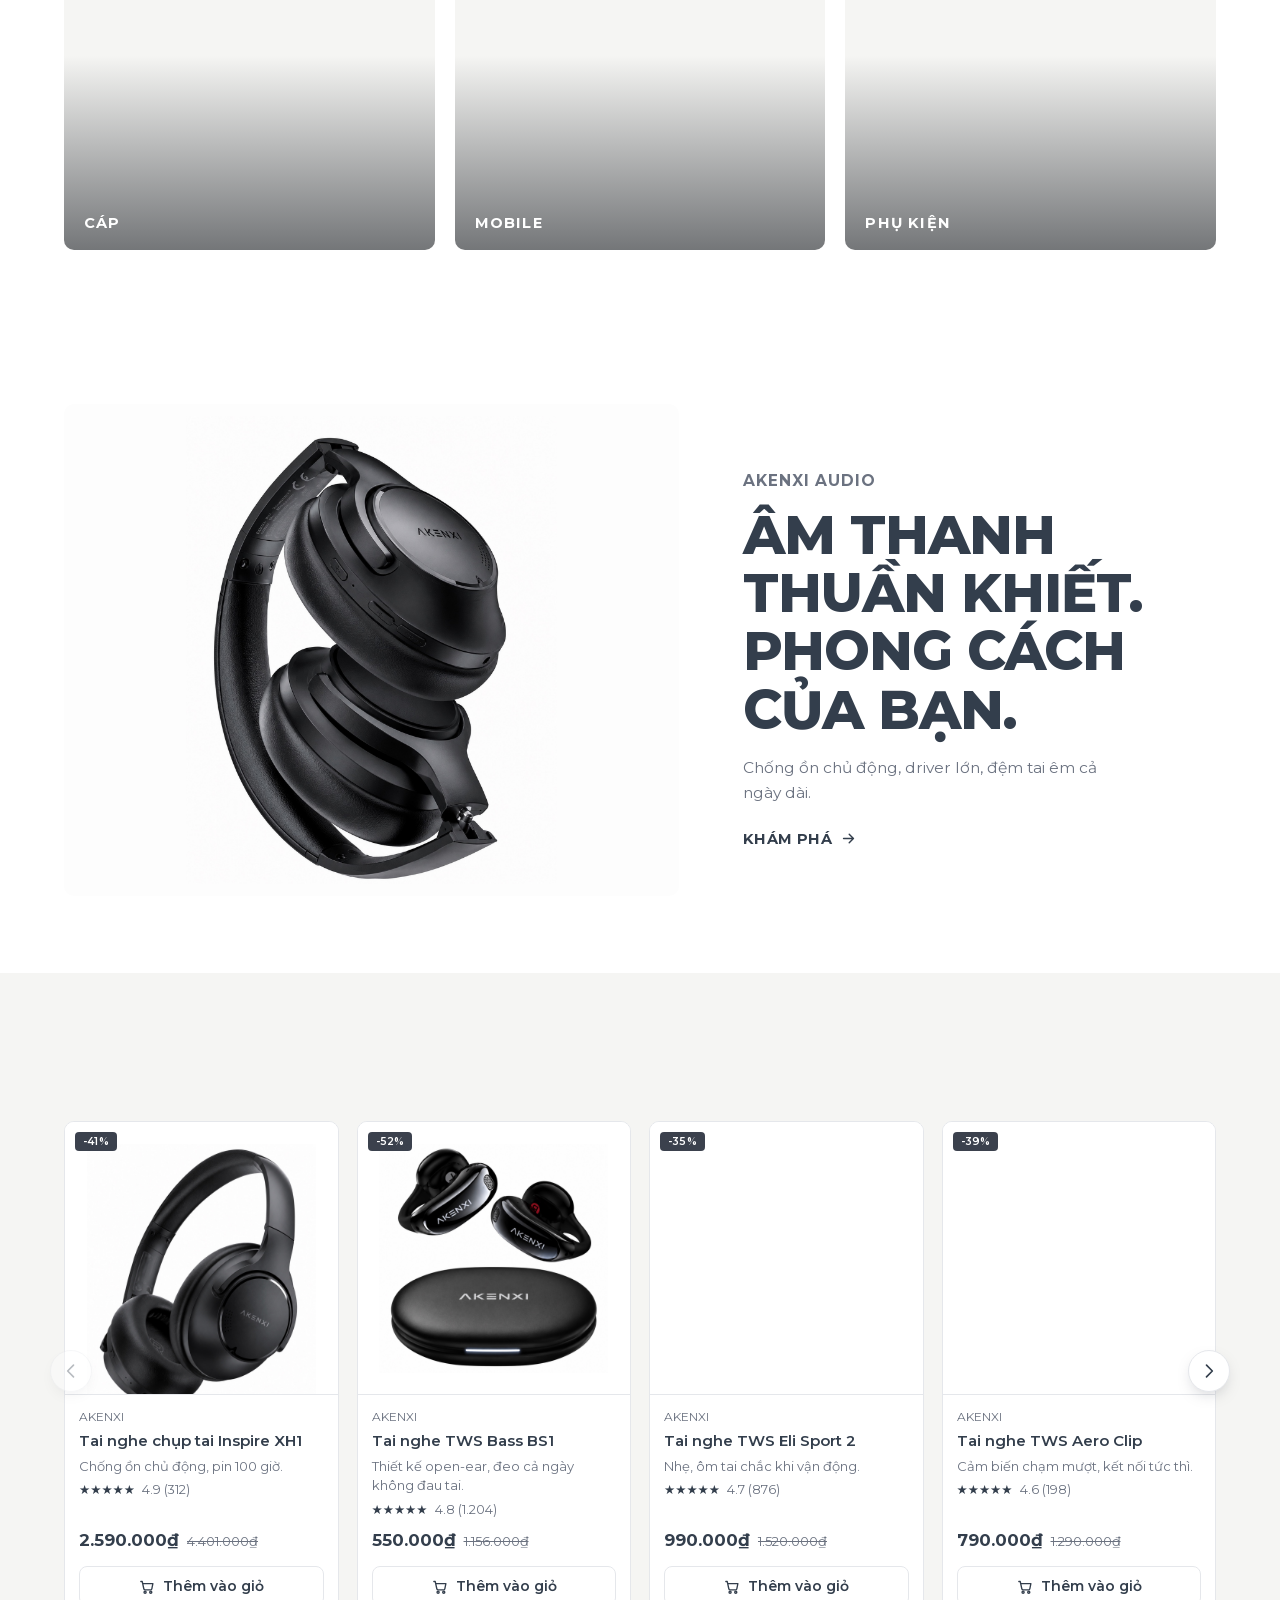
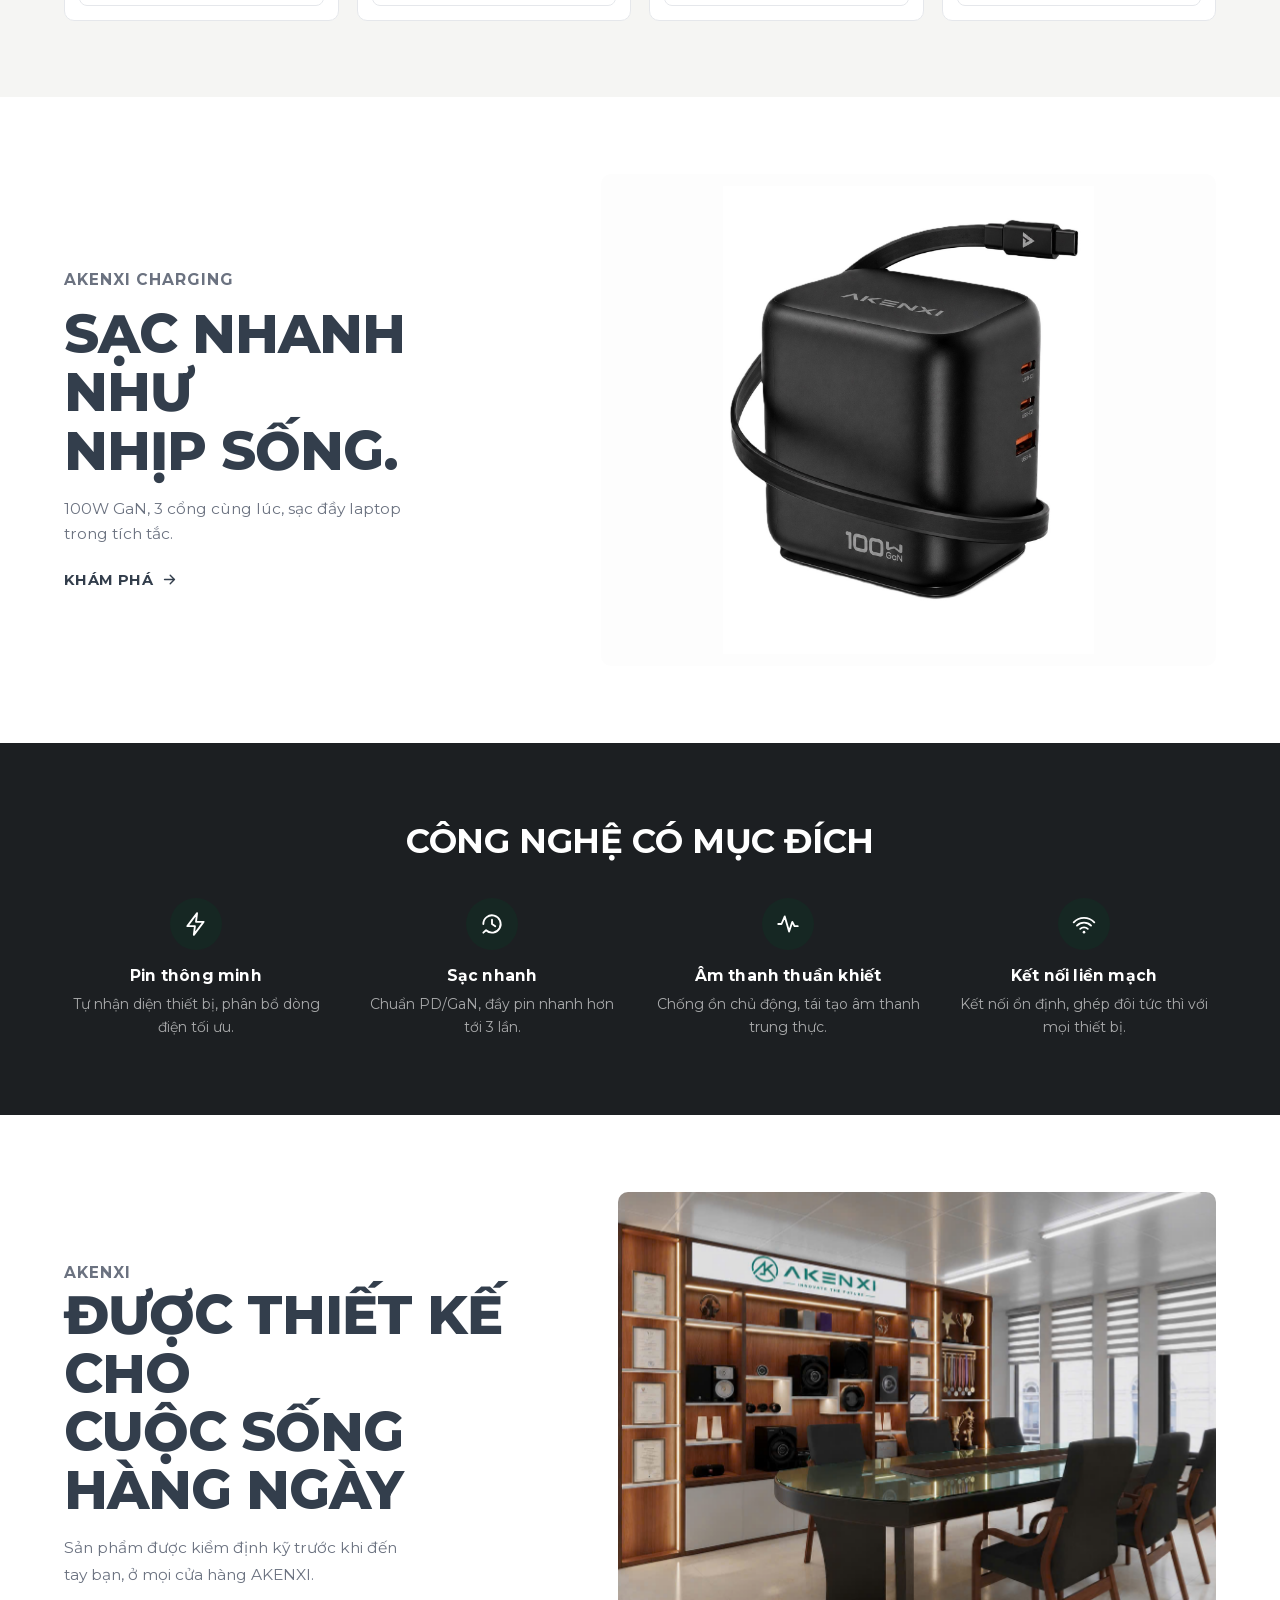
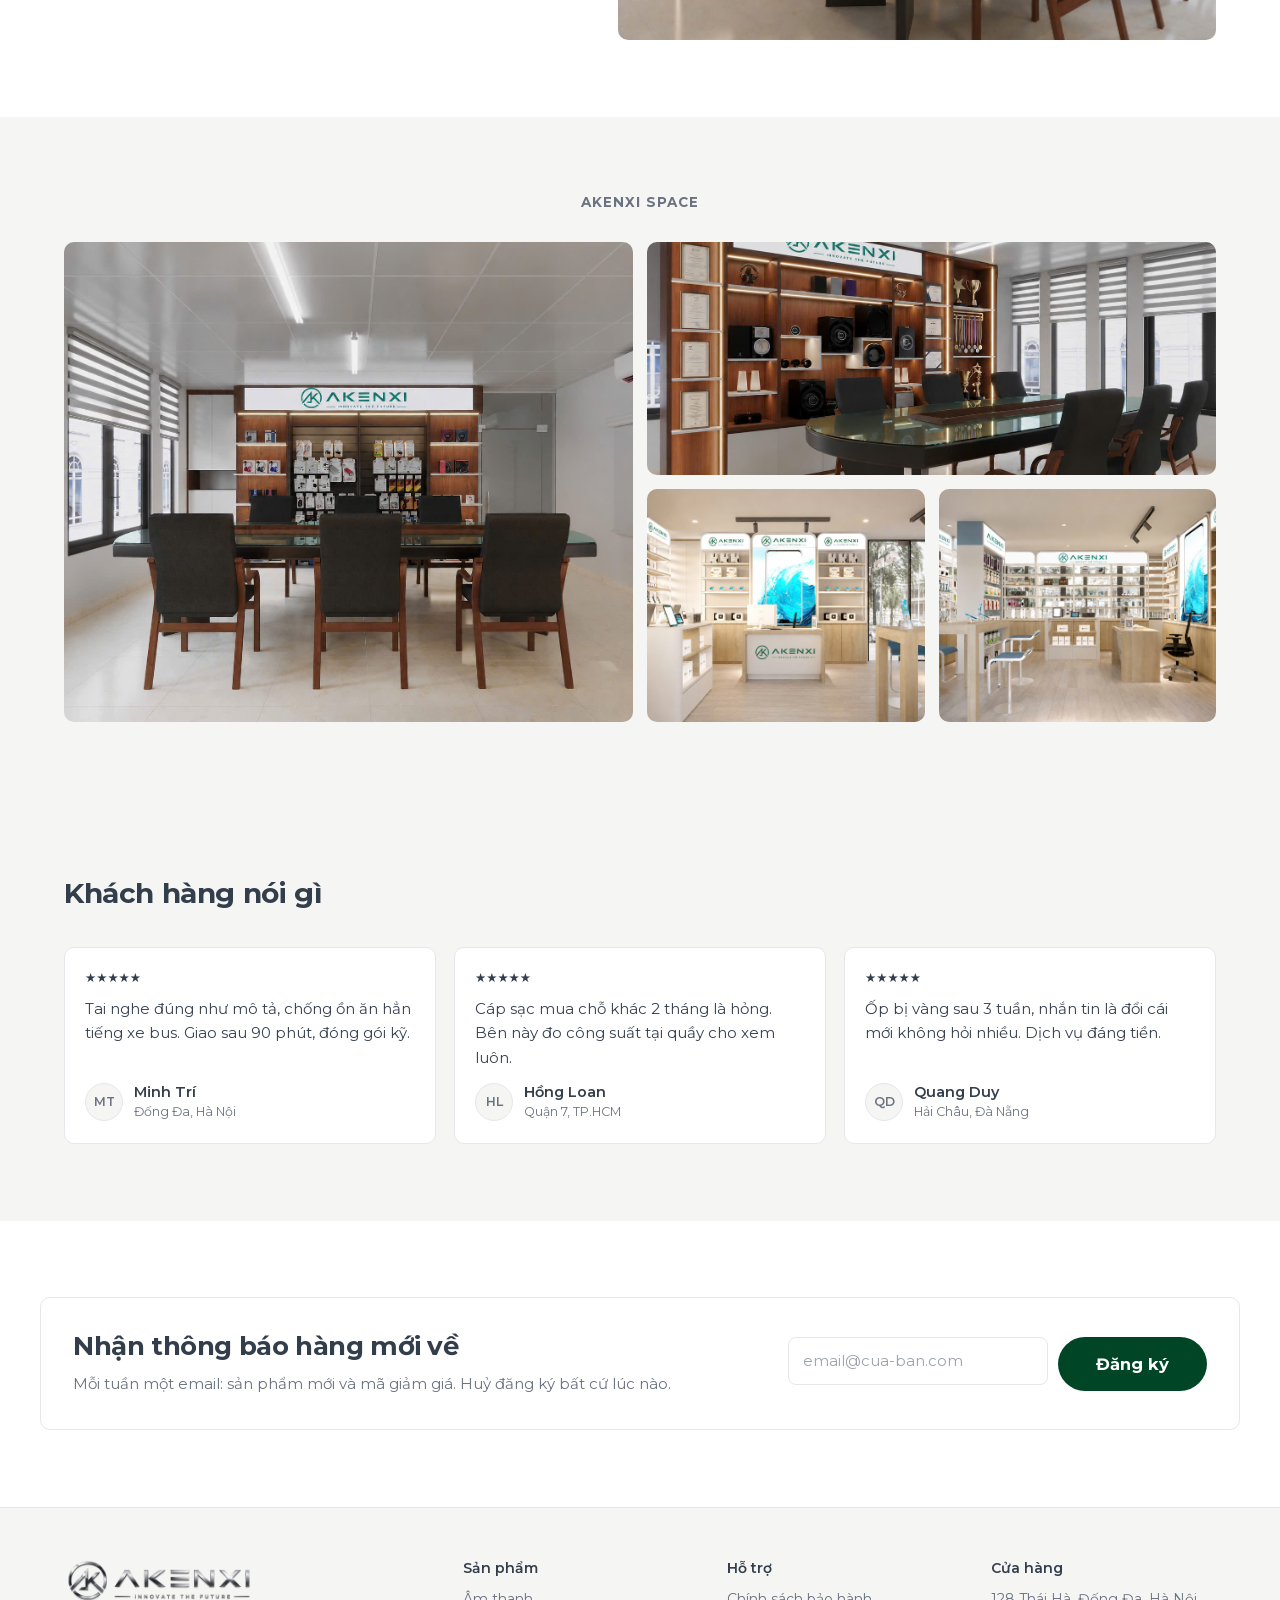
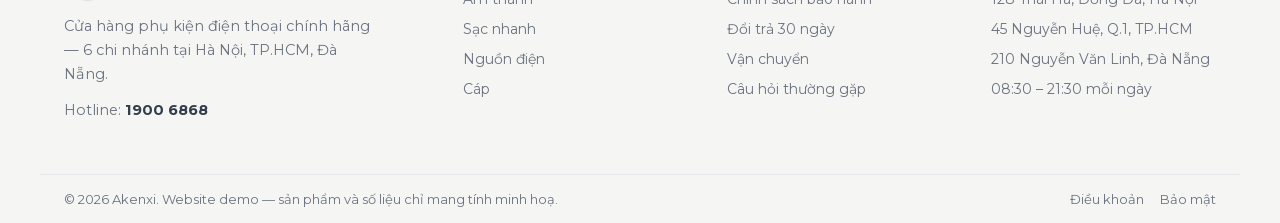
==== commit a949442c: "update menu, title size, hero" ====
--- a/html/index.html
+++ b/html/index.html
@@ -53,23 +53,21 @@
     <section class="hero" id="heroSlider" aria-label="Campaign nổi bật">
       <div class="hero-slide is-active" data-slide-brand>
         <div class="hero-slide-3d" aria-hidden="true"></div>
+        <div class="hero-slide-media">
+          <canvas id="headphoneCanvas" aria-label="Mô hình tai nghe 3D" role="img"></canvas>
+          <div class="model-loader" id="modelLoader">
+            <div class="bar"><i id="loaderBar"></i></div>
+            <span id="loaderText">Đang tải mô hình 3D… 0%</span>
+          </div>
+        </div>
         <div class="hero-copy">
-          <div class="container hero-slide-grid">
-            <div class="hero-slide-text">
-              <span class="hero-tag">Brand</span>
-              <h1 class="display">Power your<br>digital life</h1>
-              <p class="hero-sub">Technology designed for the way you live.</p>
-              <div class="hero-cta-row">
-                <a class="btn btn-primary" href="san-pham.html">Explore Products</a>
-                <a class="btn btn-outline" href="ve-chung-toi.html">Discover AKENXI</a>
-              </div>
-            </div>
-            <div class="hero-slide-media">
-              <canvas id="headphoneCanvas" aria-label="Mô hình tai nghe 3D — kéo để xoay" role="img"></canvas>
-              <div class="model-loader" id="modelLoader">
-                <div class="bar"><i id="loaderBar"></i></div>
-                <span id="loaderText">Đang tải mô hình 3D… 0%</span>
-              </div>
+          <div class="container hero-slide-text">
+            <span class="hero-tag">Brand</span>
+            <h1 class="display">Power your<br>digital life</h1>
+            <p class="hero-sub">Technology designed for the way you live.</p>
+            <div class="hero-cta-row">
+              <a class="btn btn-primary" href="san-pham.html">Explore Products</a>
+              <a class="btn btn-outline" href="ve-chung-toi.html">Discover AKENXI</a>
             </div>
           </div>
         </div>
@@ -81,7 +79,6 @@
       <button class="hero-nav next" type="button" data-hero-next aria-label="Campaign tiếp theo">
         <svg viewBox="0 0 24 24" fill="none" stroke="currentColor" stroke-width="2" stroke-linecap="round" stroke-linejoin="round"><path d="M9 5l7 7-7 7"></path></svg>
       </button>
-      <div class="hero-dots" data-hero-dots aria-label="Chọn campaign"></div>
     </section>
     <!-- ============================= DANH MỤC ============================== -->
     <section class="section" id="danh-muc">
--- a/html/css/style.css
+++ b/html/css/style.css
@@ -154,17 +154,29 @@
   height: var(--header-h);
   display: flex;
   align-items: center;
-  background: #fff;
+  background: transparent;
   border-bottom: 1px solid transparent;
-  transition: background .2s ease, border-color .2s ease, backdrop-filter .2s ease;
-}
-
-/* Khi cuộn: nền trắng hơi trong suốt + blur nhẹ, viền mờ dần hiện ra */
+  transition: background .2s ease, border-color .2s ease;
+}
+
+/* Ở vị trí đầu (chưa cuộn): trong suốt để thấy nền hero banner phía sau. Sau khi
+   cuộn (JS thêm .is-stuck, xem js/ui.js): về màu nền trắng chuẩn (var(--bg)). */
 .site-header.is-stuck {
-  background: rgba(255, 255, 255, .82);
-  backdrop-filter: blur(10px);
-  -webkit-backdrop-filter: blur(10px);
+  background: var(--bg);
   border-bottom-color: var(--border);
+}
+
+/* Header trong suốt nằm trên nền tối của hero nên chữ nav cần sáng màu để đọc
+   được; khi đã cuộn (.is-stuck, nền trắng) thì dùng lại màu chữ gốc. Chỉ áp
+   dụng ở desktop — dưới 980px nav là drawer nền trắng riêng (xem @media cuối
+   file), luôn cần chữ tối bất kể header đang trong suốt hay không. Hamburger
+   thì luôn cần sáng màu vì nằm trực tiếp trên header (mọi kích thước màn hình). */
+.site-header:not(.is-stuck) .nav-toggle span { background: #fff; }
+
+@media (min-width: 981px) {
+  .site-header:not(.is-stuck) .main-nav a { color: rgba(255, 255, 255, .85); }
+  .site-header:not(.is-stuck) .main-nav a:hover { color: #fff; background: rgba(255, 255, 255, .12); }
+  .site-header:not(.is-stuck) .main-nav a.is-active { color: #fff; }
 }
 
 .header-inner { display: flex; align-items: center; gap: clamp(16px, 2.4vw, 36px); }
@@ -172,7 +184,7 @@
 /* Logo — wordmark AKENXI chính thức (SVG), không redraw bằng font */
 .logo { display: flex; align-items: center; flex-shrink: 0; }
 
-.logo-img { height: 66px; width: auto; }  /* logo Akenxi đã bỏ nền, crop sát viền */
+.logo-img { height: 44px; width: auto; }  /* logo Akenxi đã bỏ nền, crop sát viền */
 
 /* Nav */
 .main-nav { margin-left: auto; }
@@ -247,16 +259,15 @@
    ========================================================================== */
 
 .display {
-  font-size: clamp(34px, 5.6vw, 68px);
-  line-height: 1.05;
-  letter-spacing: -1.5px;
+  font-size: clamp(28px, 4.5vw, 54px);
+  line-height: 1.08;
+  letter-spacing: -1px;
   font-weight: 800;
   text-transform: uppercase;   /* headline lớn kiểu premium-tech, dùng cho tagline chứ không phải tên sản phẩm */
 }
 
 .hero {
   position: relative;
-  margin-top: var(--header-h);
   height: clamp(460px, 84vh, 800px);
   overflow: hidden;
   background: var(--graphite);
@@ -272,10 +283,17 @@
 
 .hero-slide.is-active { opacity: 1; visibility: visible; }
 
-/* Ảnh campaign nằm trong .hero-slide-media (cùng cấu trúc lưới với slide "Brand"
-   3D, xem bên dưới) — mobile giữ nguyên kiểu phủ kín làm nền như cũ (đang ổn),
-   desktop chuyển sang thẻ nền sáng + contain để không còn crop/zoom sâu vào sản
-   phẩm và không bị lệch tông đen/trắng gượng gạo. */
+/* .hero-slide-media là lớp nền tràn viền, dùng chung cho mọi slide (3D lẫn
+   ảnh): mobile phủ kín toàn slide, desktop chỉ phủ nửa phải (từ giữa slide ra
+   sát mép phải màn hình — xem @media bên dưới) để ảnh/model luôn tràn hết
+   khung, không còn khoảng trống quanh mép như kiểu contain/grid-column cũ. */
+.hero-slide-media {
+  position: absolute;
+  inset: 0;
+  z-index: 1;
+  pointer-events: auto;
+}
+
 .hero-slide-media img {
   width: 100%;
   height: 100%;
@@ -311,60 +329,53 @@
 
 .hero-copy .container { pointer-events: auto; }
 
-/* Bố cục 2 cột thật (grid) — DÙNG CHUNG cho mọi slide (3D lẫn ảnh sản phẩm):
-   cột chữ và cột media tách biệt hoàn toàn, không cần tính lệch vị trí theo tay
-   (magic number), và vùng chữ không đè pointer-events lên vùng model/canvas
-   (nguyên nhân trước đó khiến kéo-xoay mô hình 3D bị "mất" tương tác). */
-.hero-slide-grid {
-  display: grid;
-  grid-template-columns: minmax(0, 1fr) minmax(0, 1fr);
-  align-items: center;
-  gap: clamp(20px, 4vw, 56px);
-  pointer-events: none;   /* mỗi cột tự bật lại pointer-events riêng bên dưới */
-}
-
+/* Chữ luôn nằm bên trái, độ rộng giới hạn để không lấn vào vùng media tràn viền
+   bên phải ở desktop (xem .hero-slide-media bên trên và @media dưới đây). */
 .hero-slide-text { pointer-events: auto; }
 
-.hero-slide-media {
-  position: relative;
-  height: min(64vh, 620px);
-  pointer-events: auto;   /* vùng kéo-xoay mô hình 3D, tách riêng khỏi cột chữ */
-}
-
-/* Slide ảnh sản phẩm (không phải 3D): ảnh sản phẩm có nền trắng gần như tuyệt
-   đối (đã đo màu thật: #fefefe/#fdfdfd/#ffffff) — giữ nguyên ảnh, KHÔNG mask/
-   không khung. Thay vào đó đổi hẳn nền của chính slide hero (desktop) từ
-   graphite tối sang trùng màu trắng của ảnh, nên ranh giới biến mất tự nhiên
-   thay vì tương phản đen/trắng gượng gạo. Chữ trên slide này đổi sang màu tối
-   cho hợp nền sáng (chỉ áp dụng cho slide ảnh — slide "Brand" 3D vẫn nền tối
-   như cũ). Mobile giữ nguyên hoàn toàn (không đổi). */
+/* Dưới 980px: media phủ kín toàn slide làm nền, chữ đè lên trên (giữ nguyên,
+   đang ổn — không đổi). Từ 981px: media chỉ chiếm nửa phải, tràn sát mép phải
+   màn hình và hết chiều cao hero — không còn khoảng trống quanh ảnh/model như
+   kiểu contain/grid-column cũ, không cần scale/padding chỉnh tay theo từng ảnh.
+   Ảnh sản phẩm đã tách nền (PNG trong suốt, xem PHOTO_CAMPAIGNS.imageDesktop
+   trong js/hero.js) nên đặt thẳng lên nền trắng của hero mà không lộ hình chữ
+   nhật trắng nào — đồng bộ màu nền giữa mọi campaign. */
+/* Desktop: nền hero trắng (đồng bộ với phần còn lại của trang) — mobile giữ
+   nguyên nền tối + overlay như cũ (không đổi). Chữ, tag, nút chuyển sang tông
+   tối tương ứng để đọc được trên nền sáng. */
 @media (min-width: 981px) {
-  .hero-slide-media.is-photo img {
-    object-fit: contain;
-    padding: 4%;
-  }
-
-  .hero-slide.is-photo-slide {
-    background:
-      radial-gradient(ellipse 46% 60% at 6% 8%, rgba(28, 31, 34, .5), transparent 70%),
-      radial-gradient(ellipse 42% 55% at 96% 100%, rgba(28, 31, 34, .38), transparent 70%),
-      #fff;
-  }
-
-  .hero-slide.is-photo-slide::after { content: none; }
-
-  .hero-slide.is-photo-slide .hero-copy { color: var(--text); }
-
-  .hero-slide.is-photo-slide .hero-copy .display { text-shadow: none; }
-
-  .hero-slide.is-photo-slide .hero-tag {
+  .hero-slide-media { left: 50%; }
+
+  .hero-slide-media.is-photo img { object-position: center; }
+
+  .hero-slide-3d { background: var(--bg); }
+
+  .hero-slide.is-photo-slide { background: var(--bg); }
+
+  .hero-slide::after { content: none; }
+
+  .hero-copy { color: var(--text); }
+
+  .hero-copy .display { text-shadow: none; }
+
+  .hero-tag {
     border-color: rgba(51, 62, 76, .22);
     color: var(--text);
   }
 
-  .hero-slide.is-photo-slide .hero-sub {
+  .hero-sub {
     color: var(--text-muted);
     text-shadow: none;
+  }
+
+  .hero-slide .btn-outline {
+    color: var(--text);
+    box-shadow: inset 0 0 0 1.5px rgba(51, 62, 76, .3);
+  }
+
+  .hero-slide .btn-outline:hover {
+    box-shadow: inset 0 0 0 1.5px var(--text);
+    background: rgba(51, 62, 76, .05);
   }
 }
 
@@ -374,11 +385,8 @@
   display: block;
   width: 100%;
   height: 100%;
-  cursor: grab;
-  touch-action: pan-y;
-}
-
-#headphoneCanvas:active { cursor: grabbing; }
+  touch-action: pan-y;   /* để trống chiều ngang cho thao tác kéo/vuốt đổi campaign, xem js/hero.js */
+}
 
 /* Ẩn hẳn dòng "Đang tải mô hình 3D…" — gây khó chịu UI/UX lúc mount lần đầu.
    Vẫn giữ nguyên logic JS cập nhật progress (vô hại, chỉ là không hiển thị). */
@@ -460,30 +468,6 @@
 
 .btn-outline:hover { box-shadow: inset 0 0 0 1.5px #fff; background: rgba(255, 255, 255, .08); }
 
-.hero-dots {
-  position: absolute;
-  left: 50%;
-  bottom: clamp(18px, 3vw, 30px);
-  z-index: 3;
-  display: flex;
-  gap: 9px;
-  transform: translateX(-50%);
-}
-
-/* Chấm tròn nhỏ khi chưa active, giãn thành thanh dài + đổi màu accent khi active —
-   để phân biệt rõ ràng đang ở campaign nào. Dùng màu đục phẳng (không alpha) để
-   tránh hiệu ứng "ánh bóng" khi đè lên nền gradient phía sau. */
-.hero-dot {
-  width: 11px; height: 11px;
-  border-radius: 999px;
-  background: #5b6470;
-  cursor: pointer;
-  transition: background .2s ease, width .3s ease;
-}
-
-.hero-dot.is-active { width: 36px; background: var(--accent); }
-.hero-dot:hover { background: #7b8592; }
-.hero-dot.is-active:hover { background: var(--accent-dark); }
 
 /* Nút điều hướng 2 bên — chỉ hiện ở desktop (mobile dùng vuốt, xem media query
    ở cuối file), để đổi campaign mượt mà không cần chờ tự động hoặc mò dot nhỏ.
@@ -1284,6 +1268,21 @@
 .qc-zalo { background: #0068ff; }
 .qc-phone { background: var(--accent); }
 .qc-mess { background: #0084ff; }
+
+/* Rung lắc nhẹ theo chu kỳ cho sinh động, lệch giờ từng nút để không đồng loạt */
+.qc-btn { animation: qc-wiggle 4.5s ease-in-out infinite; }
+.qc-zalo { animation-delay: 0s; }
+.qc-phone { animation-delay: .5s; }
+.qc-mess { animation-delay: 1s; }
+
+@keyframes qc-wiggle {
+  0%, 92%, 100% { transform: rotate(0deg); }
+  93% { transform: rotate(-10deg); }
+  94.5% { transform: rotate(9deg); }
+  96% { transform: rotate(-6deg); }
+  97.5% { transform: rotate(4deg); }
+  99% { transform: rotate(-2deg); }
+}
 
 /* vòng sóng quanh nút gọi */
 .qc-phone::after {
@@ -1728,20 +1727,9 @@
 
   .hero { height: clamp(420px, 74vh, 640px); }
 
-  /* Dưới 980px: bỏ 2 cột, media (3D hoặc ảnh) làm nền toàn slide, chữ nằm đè
-     lên trên — cùng 1 kiểu hiển thị cho mọi campaign trên mobile (đang ổn, giữ
-     nguyên). Mask mờ dần của ảnh chỉ áp dụng ở desktop nên không cần reset gì
-     thêm ở đây, chỉ đảm bảo không còn padding/background sót lại. */
-  .hero-slide-grid { grid-template-columns: 1fr; height: auto; }
-  .hero-slide-media {
-    position: absolute;
-    inset: 0;
-    height: auto;
-    z-index: -1;
-    pointer-events: none;   /* mobile: vuốt đổi campaign, không kéo-xoay mô hình */
-    background: none;
-    padding: 0;
-  }
+  /* Dưới 980px: media (3D hoặc ảnh, xem base rule .hero-slide-media ở trên)
+     phủ kín toàn slide làm nền, chữ nằm đè lên trên — cùng 1 kiểu hiển thị cho
+     mọi campaign trên mobile (đang ổn, giữ nguyên). */
 
   /* Làm tối bớt phần media nền để chữ trắng đè lên vẫn đọc rõ (thay cho lớp
      gradient cũ vốn nằm ngoài .hero-copy nên không phủ được lên media nữa). */
@@ -1787,7 +1775,7 @@
 
 @media (max-width: 600px) {
   :root { --header-h: 76px; }
-  .logo-img { height: 52px; }
+  .logo-img { height: 35px; }
 
   .hero { height: clamp(380px, 78vh, 560px); }
   .hero-cta-row .btn { min-width: 200px; }  /* giữ dáng pill, không kéo full chiều ngang */
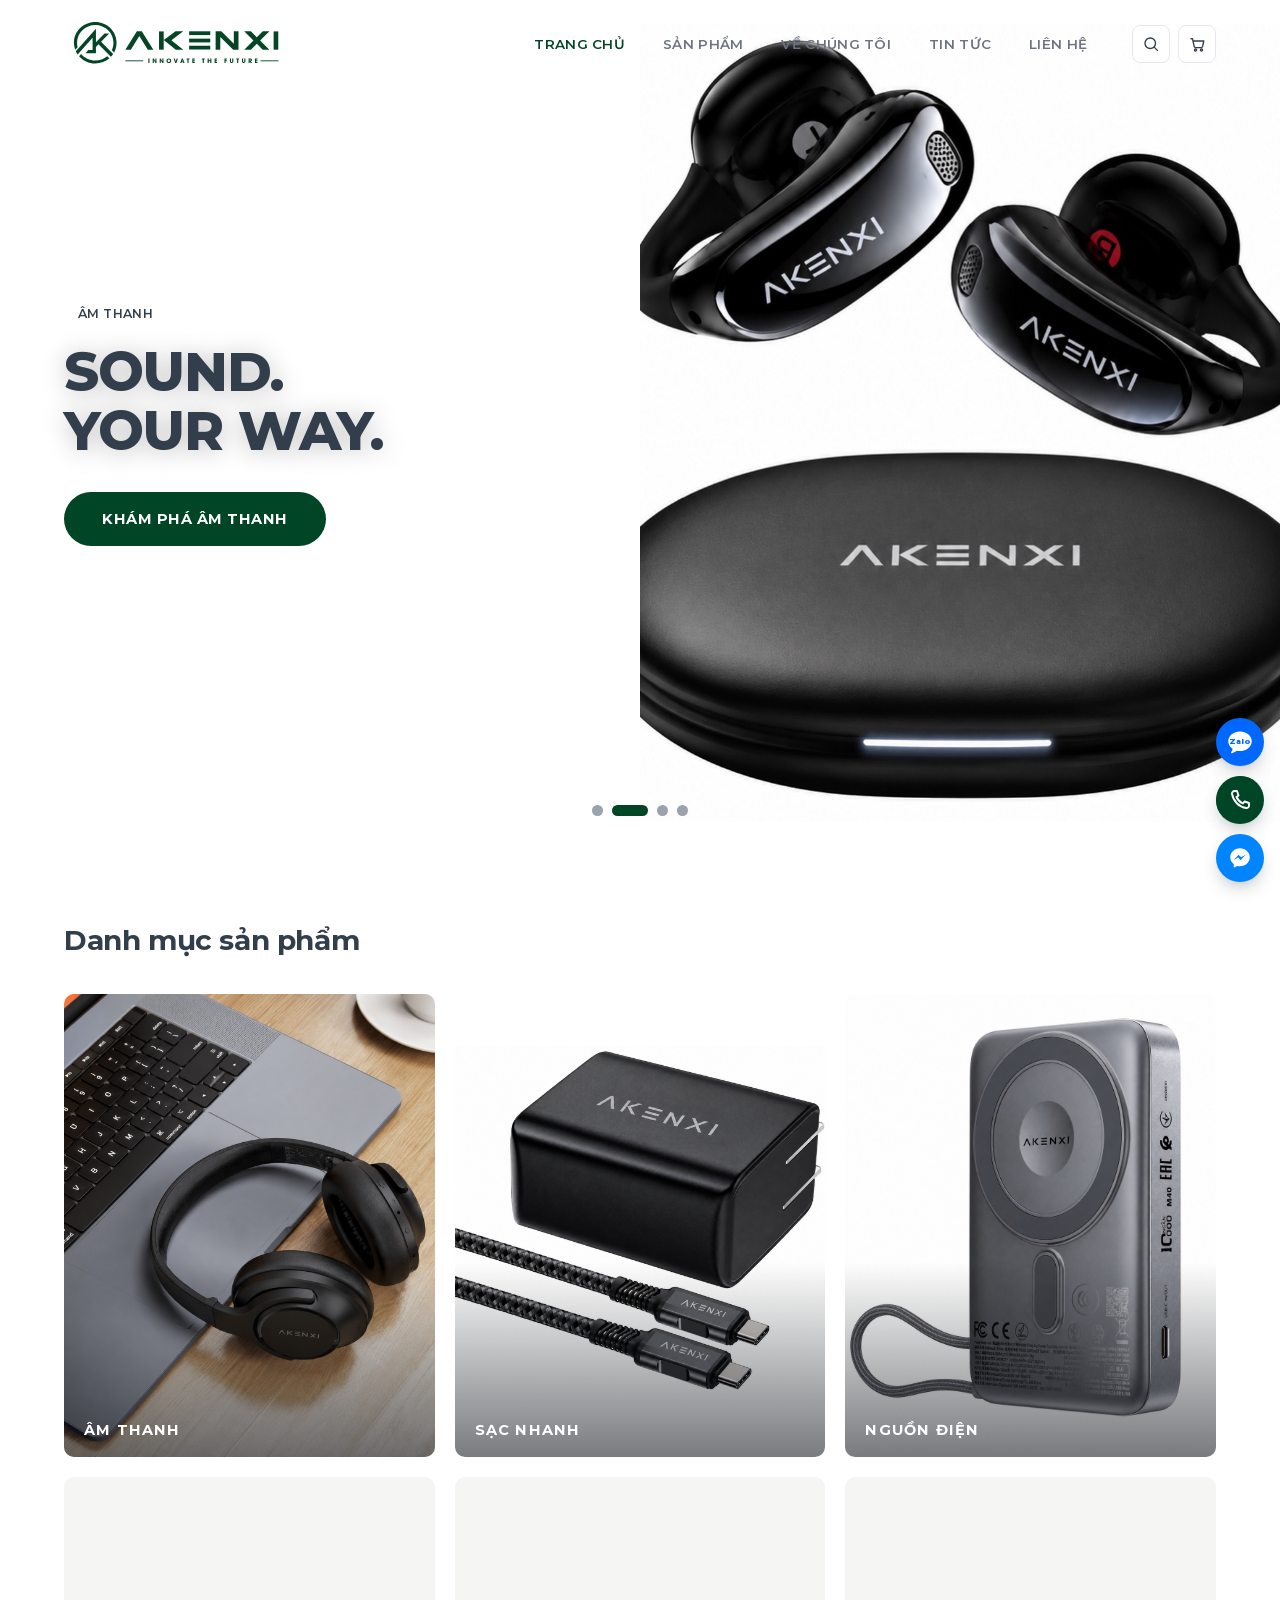
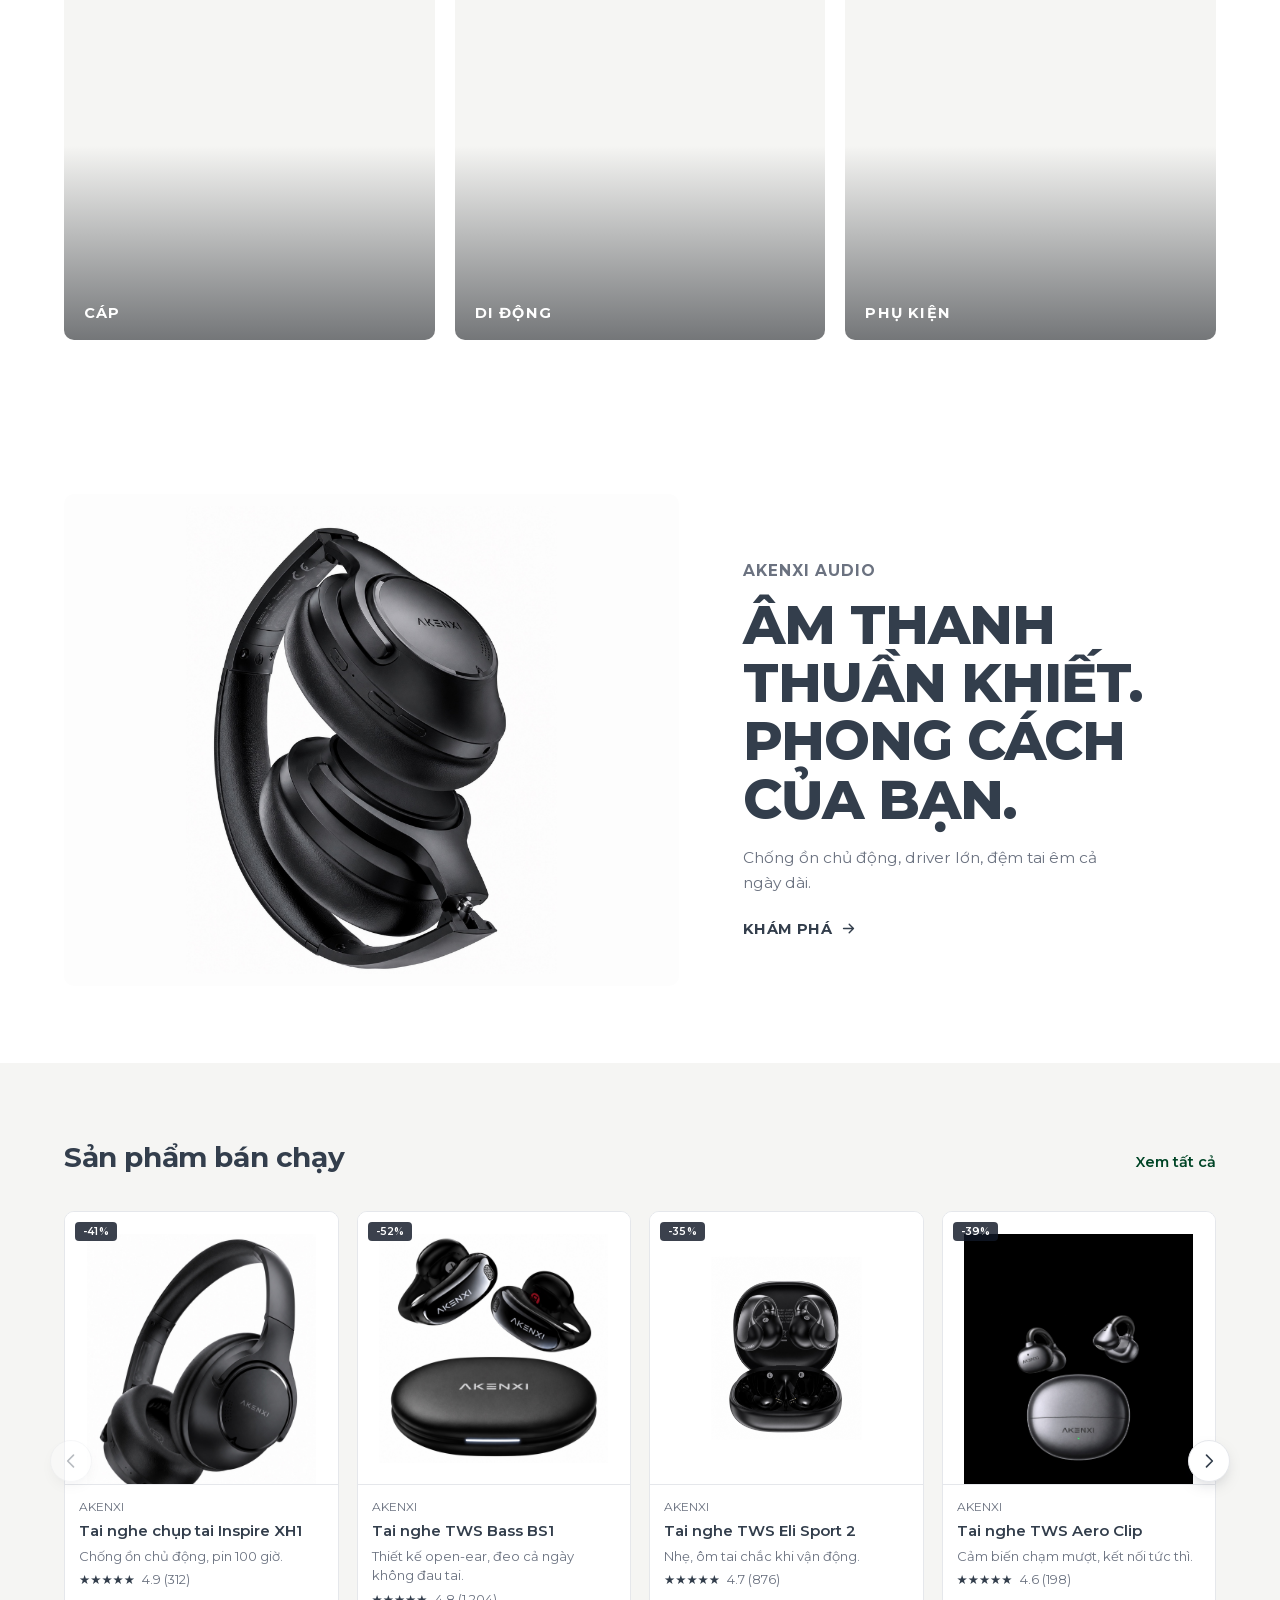
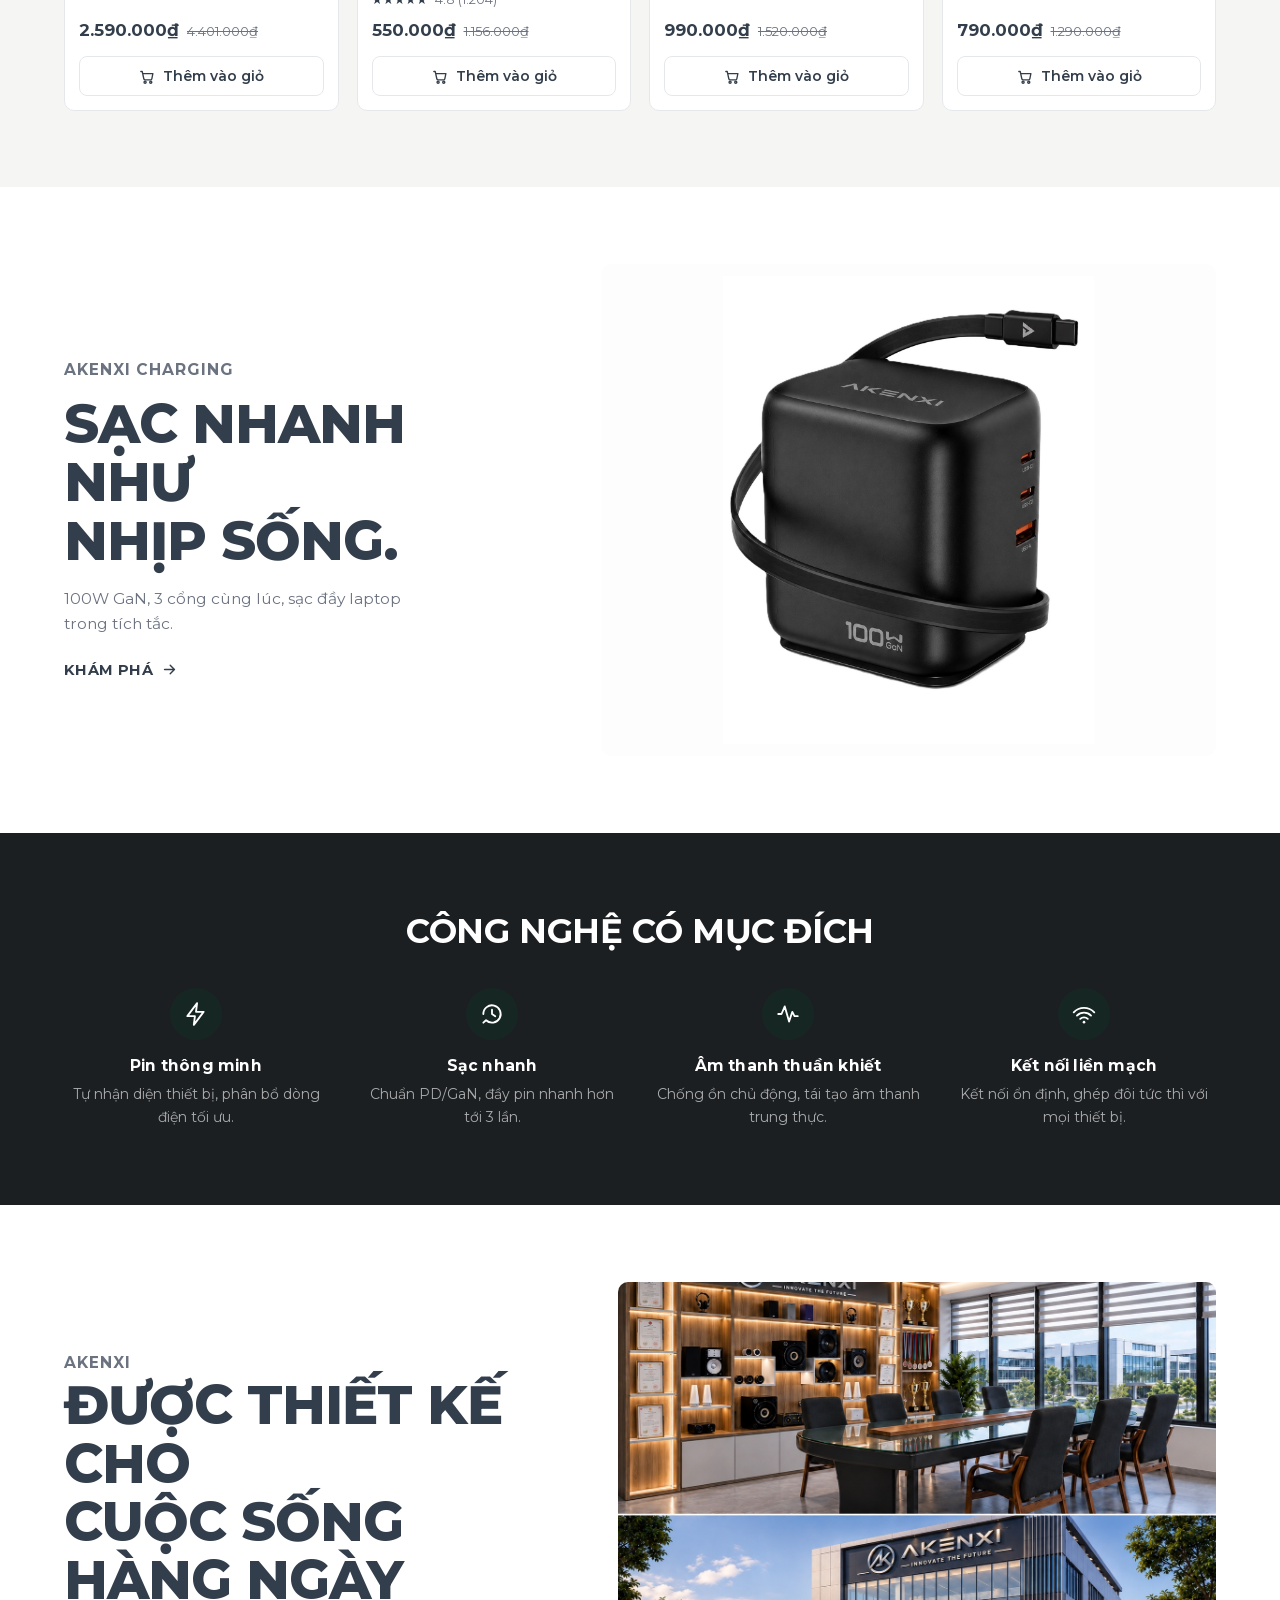
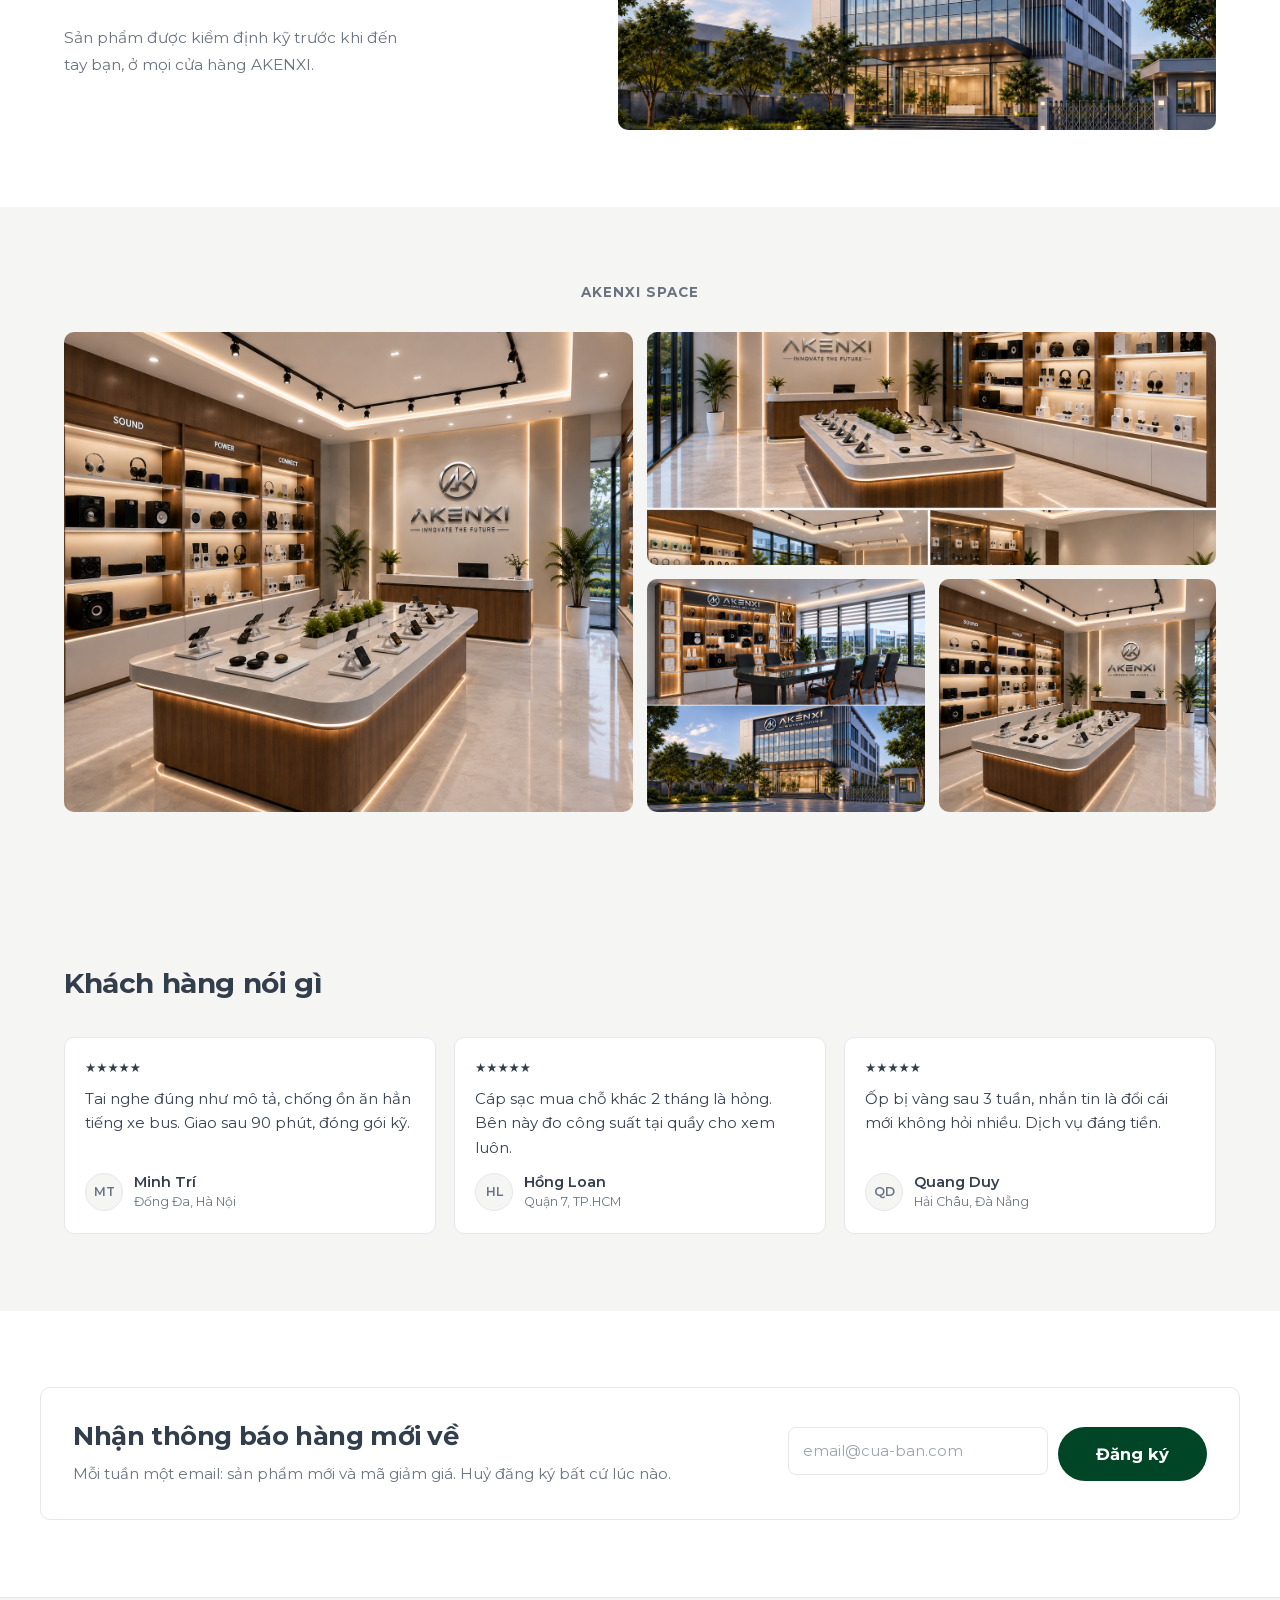
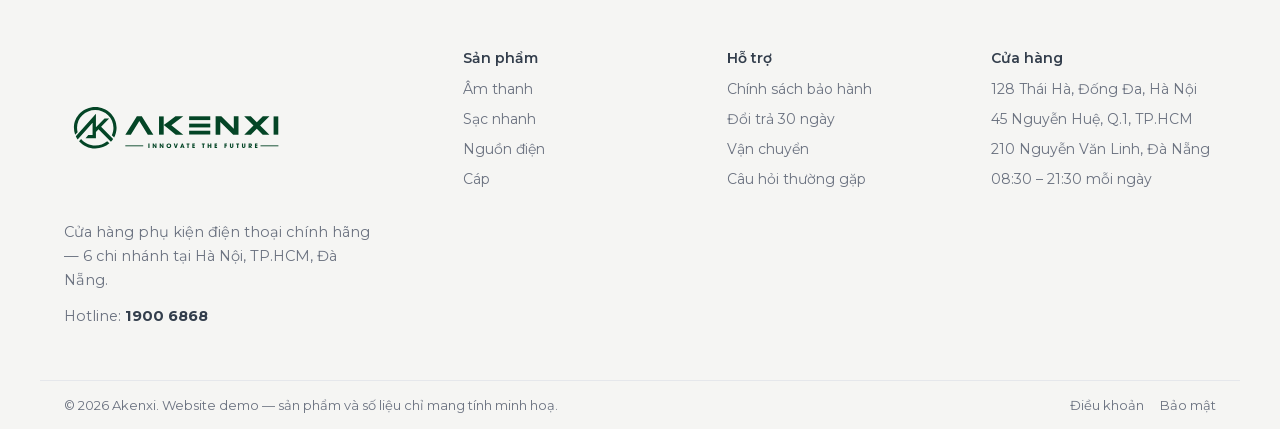
==== commit 5cbf6d4b: "update hero, product-detail, logo" ====
--- a/html/index.html
+++ b/html/index.html
@@ -14,7 +14,7 @@
   <header class="site-header" id="siteHeader">
     <div class="container header-inner">
       <a class="logo" href="index.html">
-        <img class="logo-img" src="images/akenxi-full-transparent.svg" alt="AKENXI" width="433" height="100">
+        <img class="logo-img" src="images/LOGO AKENXI.svg" alt="AKENXI" width="433" height="100">
       </a>
 
       <nav class="main-nav" id="mainNav" aria-label="Menu chính">
@@ -73,12 +73,7 @@
         </div>
       </div>
       <div data-hero-slides></div>
-      <button class="hero-nav prev" type="button" data-hero-prev aria-label="Campaign trước">
-        <svg viewBox="0 0 24 24" fill="none" stroke="currentColor" stroke-width="2" stroke-linecap="round" stroke-linejoin="round"><path d="M15 5l-7 7 7 7"></path></svg>
-      </button>
-      <button class="hero-nav next" type="button" data-hero-next aria-label="Campaign tiếp theo">
-        <svg viewBox="0 0 24 24" fill="none" stroke="currentColor" stroke-width="2" stroke-linecap="round" stroke-linejoin="round"><path d="M9 5l7 7-7 7"></path></svg>
-      </button>
+      <div class="hero-dots" data-hero-dots aria-label="Chọn campaign"></div>
     </section>
     <!-- ============================= DANH MỤC ============================== -->
     <section class="section" id="danh-muc">
@@ -88,27 +83,27 @@
         </div>
 
         <div class="cat-grid-big">
-          <a class="cat-tile reveal" href="san-pham.html">
+          <a class="cat-tile reveal" href="san-pham.html?cat=Âm thanh">
             <img src="images/products/akenxi_headphone01/AKENXI_Headphone_Web_02.jpg" alt="Âm thanh" loading="lazy" decoding="async">
             <h3>Âm thanh</h3>
           </a>
-          <a class="cat-tile reveal" href="san-pham.html">
+          <a class="cat-tile reveal" href="san-pham.html?cat=Sạc nhanh">
             <img src="images/products/akenxi_charger03/AKENXI_product_02_1600x1600.jpg" alt="Sạc nhanh" loading="lazy" decoding="async">
             <h3>Sạc nhanh</h3>
           </a>
-          <a class="cat-tile reveal" href="san-pham.html">
+          <a class="cat-tile reveal" href="san-pham.html?cat=Nguồn điện">
             <img src="images/products/akenxi_charger02/AKENXI_product_1.jpeg" alt="Nguồn điện" loading="lazy" decoding="async">
             <h3>Nguồn điện</h3>
           </a>
-          <a class="cat-tile reveal" href="san-pham.html">
+          <a class="cat-tile reveal" href="san-pham.html?cat=Cáp">
             <img src="images/products/akenxi_cable03/AKENXI_Cable_Web_02_1600x1600.jpg" alt="Cáp" loading="lazy" decoding="async">
             <h3>Cáp</h3>
           </a>
-          <a class="cat-tile reveal" href="san-pham.html">
-            <img src="images/products/akenxi_mobile/1787118392590_6507308237392180214_6507308237392180214_ad05288ad2c516f2418c28b28e1ef5fb.jpg" alt="Mobile" loading="lazy" decoding="async">
-            <h3>Mobile</h3>
+          <a class="cat-tile reveal" href="san-pham.html?cat=Di động">
+            <img src="images/products/akenxi_mobile/1787118392590_6507308237392180214_6507308237392180214_ad05288ad2c516f2418c28b28e1ef5fb.jpg" alt="Di động" loading="lazy" decoding="async">
+            <h3>Di động</h3>
           </a>
-          <a class="cat-tile reveal" href="san-pham.html">
+          <a class="cat-tile reveal" href="san-pham.html?cat=Phụ kiện">
             <img src="images/speaker_product/1786933684970_6507308237392180214_6507308237392180214_f4fe36da19a8099b43bdb5bdc5a078e9.jpg" alt="Phụ kiện" loading="lazy" decoding="async">
             <h3>Phụ kiện</h3>
           </a>
@@ -127,7 +122,7 @@
             <p class="showcase-tag">AKENXI Audio</p>
             <h2 class="display">Âm thanh thuần khiết.<br>Phong cách của bạn.</h2>
             <p>Chống ồn chủ động, driver lớn, đệm tai êm cả ngày dài.</p>
-            <a class="showcase-cta" href="san-pham.html">
+            <a class="showcase-cta" href="san-pham.html?cat=Âm thanh">
               Khám phá
               <svg viewBox="0 0 24 24" fill="none" stroke="currentColor" stroke-width="2" stroke-linecap="round" stroke-linejoin="round"><path d="M5 12h14M13 6l6 6-6 6"></path></svg>
             </a>
@@ -423,7 +418,7 @@
             <p class="showcase-tag">AKENXI Charging</p>
             <h2 class="display">Sạc nhanh như<br>nhịp sống.</h2>
             <p>100W GaN, 3 cổng cùng lúc, sạc đầy laptop trong tích tắc.</p>
-            <a class="showcase-cta" href="san-pham.html">
+            <a class="showcase-cta" href="san-pham.html?cat=Sạc nhanh">
               Khám phá
               <svg viewBox="0 0 24 24" fill="none" stroke="currentColor" stroke-width="2" stroke-linecap="round" stroke-linejoin="round"><path d="M5 12h14M13 6l6 6-6 6"></path></svg>
             </a>
@@ -490,7 +485,7 @@
             <p>Sản phẩm được kiểm định kỹ trước khi đến tay bạn, ở mọi cửa hàng AKENXI.</p>
           </div>
           <div class="story-media">
-            <img src="images/office/1786942965664_6507308237392180214_6507308237392180214_624f447ac2bd32116fa2d0f8c669f303.jpg" alt="Không gian trưng bày AKENXI" loading="lazy" decoding="async">
+            <img src="images/office/high_quality/025114AA-BE0B-4281-AC34-61FDE665F67D.jpeg" alt="Không gian trưng bày AKENXI" loading="lazy" decoding="async">
           </div>
         </div>
       </div>
@@ -502,16 +497,16 @@
         <p class="mosaic-tag reveal">AKENXI Space</p>
         <div class="mosaic-grid reveal">
           <div class="mosaic-item">
-            <img src="images/office/1786942965617_6507308237392180214_6507308237392180214_4a695c47d9d1593d412d9fff4cbee38f.jpg" alt="Showroom AKENXI" loading="lazy" decoding="async">
+            <img src="images/office/high_quality/A52FEBD8-9D81-4142-B5D0-64985F1AC3F1.jpeg" alt="Showroom AKENXI" loading="lazy" decoding="async">
           </div>
           <div class="mosaic-item">
-            <img src="images/office/1786942965664_6507308237392180214_6507308237392180214_624f447ac2bd32116fa2d0f8c669f303.jpg" alt="Không gian trưng bày AKENXI" loading="lazy" decoding="async">
+            <img src="images/office/high_quality/DA7CC1AE-FBCE-4AB7-B3A5-F595794D90B5.jpeg" alt="Không gian trưng bày AKENXI" loading="lazy" decoding="async">
           </div>
           <div class="mosaic-item">
-            <img src="images/office/1786942965708_6507308237392180214_6507308237392180214_2f13f0f7cc146e91533c96d97b0a834b.jpg" alt="Văn phòng AKENXI" loading="lazy" decoding="async">
+            <img src="images/office/high_quality/025114AA-BE0B-4281-AC34-61FDE665F67D.jpeg" alt="Văn phòng AKENXI" loading="lazy" decoding="async">
           </div>
           <div class="mosaic-item">
-            <img src="images/office/1786942965753_6507308237392180214_6507308237392180214_201d98e25bc85f334c32c34fdc00461a.jpg" alt="Văn phòng AKENXI" loading="lazy" decoding="async">
+            <img src="images/office/high_quality/A52FEBD8-9D81-4142-B5D0-64985F1AC3F1.jpeg" alt="Văn phòng AKENXI" loading="lazy" decoding="async">
           </div>
         </div>
       </div>
@@ -563,7 +558,7 @@
     <div class="container footer-top">
       <div class="footer-brand">
         <a class="logo" href="index.html">
-          <img class="logo-img" src="images/akenxi-full-transparent.svg" alt="AKENXI" width="433" height="100">
+          <img class="logo-img" src="images/LOGO AKENXI.svg" alt="AKENXI" width="433" height="100">
         </a>
         <p>Cửa hàng phụ kiện điện thoại chính hãng — 6 chi nhánh tại Hà Nội, TP.HCM, Đà Nẵng.</p>
         <p class="footer-hotline">Hotline: <b>1900 6868</b></p>
--- a/html/css/style.css
+++ b/html/css/style.css
@@ -75,7 +75,7 @@
 
   --radius: 10px;
   --slide-gap: 18px;
-  --header-h: 88px;
+    --header-h: 88px;
   --container: 1200px;
   --pad: clamp(16px, 4vw, 24px);
 
@@ -166,17 +166,14 @@
   border-bottom-color: var(--border);
 }
 
-/* Header trong suốt nằm trên nền tối của hero nên chữ nav cần sáng màu để đọc
-   được; khi đã cuộn (.is-stuck, nền trắng) thì dùng lại màu chữ gốc. Chỉ áp
-   dụng ở desktop — dưới 980px nav là drawer nền trắng riêng (xem @media cuối
-   file), luôn cần chữ tối bất kể header đang trong suốt hay không. Hamburger
-   thì luôn cần sáng màu vì nằm trực tiếp trên header (mọi kích thước màn hình). */
+/* Header trong suốt nằm trên nền sáng của hero nên menu dùng màu chữ tối để
+   luôn rõ ràng; khi đã cuộn (.is-stuck, nền trắng) dùng lại màu chữ gốc. */
 .site-header:not(.is-stuck) .nav-toggle span { background: #fff; }
 
 @media (min-width: 981px) {
-  .site-header:not(.is-stuck) .main-nav a { color: rgba(255, 255, 255, .85); }
-  .site-header:not(.is-stuck) .main-nav a:hover { color: #fff; background: rgba(255, 255, 255, .12); }
-  .site-header:not(.is-stuck) .main-nav a.is-active { color: #fff; }
+  .site-header:not(.is-stuck) .main-nav a { color: var(--text-muted); }
+  .site-header:not(.is-stuck) .main-nav a:hover { color: var(--accent); background: rgba(0, 69, 38, .06); }
+  .site-header:not(.is-stuck) .main-nav a.is-active { color: var(--accent); }
 }
 
 .header-inner { display: flex; align-items: center; gap: clamp(16px, 2.4vw, 36px); }
@@ -184,7 +181,7 @@
 /* Logo — wordmark AKENXI chính thức (SVG), không redraw bằng font */
 .logo { display: flex; align-items: center; flex-shrink: 0; }
 
-.logo-img { height: 44px; width: auto; }  /* logo Akenxi đã bỏ nền, crop sát viền */
+.logo-img { height: 160px; width: auto; }  /* phóng lớn độc lập, không làm header cao thêm */
 
 /* Nav */
 .main-nav { margin-left: auto; }
@@ -268,7 +265,7 @@
 
 .hero {
   position: relative;
-  height: clamp(460px, 84vh, 800px);
+  height: clamp(460px, 94vh, 900px);
   overflow: hidden;
   background: var(--graphite);
 }
@@ -344,7 +341,8 @@
    nguyên nền tối + overlay như cũ (không đổi). Chữ, tag, nút chuyển sang tông
    tối tương ứng để đọc được trên nền sáng. */
 @media (min-width: 981px) {
-  .hero-slide-media { left: 50%; }
+  .hero-slide-media { top: 8px; right: 0; bottom: 8px; left: 50%; }
+  .hero-slide-media.is-photo { top: 24px; bottom: 24px; }
 
   .hero-slide-media.is-photo img { object-position: center; }
 
@@ -468,29 +466,31 @@
 
 .btn-outline:hover { box-shadow: inset 0 0 0 1.5px #fff; background: rgba(255, 255, 255, .08); }
 
-
-/* Nút điều hướng 2 bên — chỉ hiện ở desktop (mobile dùng vuốt, xem media query
-   ở cuối file), để đổi campaign mượt mà không cần chờ tự động hoặc mò dot nhỏ.
-   Nền đục phẳng, không blur/alpha — tránh kiểu "kính mờ" bóng bẩy. */
-.hero-nav {
+.hero-dots {
   position: absolute;
-  top: 50%;
+  left: 50%;
+  bottom: clamp(18px, 3vw, 30px);
   z-index: 3;
-  display: grid;
-  place-items: center;
-  width: 46px; height: 46px;
-  transform: translateY(-50%);
-  border: 1px solid rgba(255, 255, 255, .25);
-  border-radius: 50%;
-  background: #1a1d21;
-  color: #fff;
-  transition: background .2s ease, border-color .2s ease;
-}
-
-.hero-nav svg { width: 20px; height: 20px; }
-.hero-nav:hover { background: #262a30; border-color: rgba(255, 255, 255, .55); }
-.hero-nav.prev { left: clamp(12px, 2.4vw, 32px); }
-.hero-nav.next { right: clamp(12px, 2.4vw, 32px); }
+  display: flex;
+  gap: 9px;
+  transform: translateX(-50%);
+}
+
+/* Chấm tròn nhỏ khi chưa active, giãn thành thanh dài + đổi màu accent khi active —
+   để phân biệt rõ ràng đang ở campaign nào. Dùng màu đục phẳng (không alpha) để
+   tránh hiệu ứng "ánh bóng" khi đè lên nền phía sau. Cùng 1 tông màu cho cả nền
+   trắng (desktop) lẫn nền tối (mobile) vì đã đủ tương phản ở cả hai. */
+.hero-dot {
+  width: 11px; height: 11px;
+  border-radius: 999px;
+  background: #9aa2ad;
+  cursor: pointer;
+  transition: background .2s ease, width .3s ease;
+}
+
+.hero-dot.is-active { width: 36px; background: var(--accent); }
+.hero-dot:hover { background: #7b8592; }
+.hero-dot.is-active:hover { background: var(--accent-dark); }
 
 /* ================================ Sections =============================== */
 
@@ -1269,19 +1269,20 @@
 .qc-phone { background: var(--accent); }
 .qc-mess { background: #0084ff; }
 
-/* Rung lắc nhẹ theo chu kỳ cho sinh động, lệch giờ từng nút để không đồng loạt */
-.qc-btn { animation: qc-wiggle 4.5s ease-in-out infinite; }
+/* Rung lắc liên tục theo chu kỳ cho sinh động (không cần hover), lệch giờ từng
+   nút để không lắc đồng loạt trông rối mắt. */
+.qc-btn { animation: qc-wiggle 2.4s ease-in-out infinite; transform-origin: 50% 100%; }
 .qc-zalo { animation-delay: 0s; }
-.qc-phone { animation-delay: .5s; }
-.qc-mess { animation-delay: 1s; }
+.qc-phone { animation-delay: .4s; }
+.qc-mess { animation-delay: .8s; }
 
 @keyframes qc-wiggle {
-  0%, 92%, 100% { transform: rotate(0deg); }
-  93% { transform: rotate(-10deg); }
-  94.5% { transform: rotate(9deg); }
-  96% { transform: rotate(-6deg); }
-  97.5% { transform: rotate(4deg); }
-  99% { transform: rotate(-2deg); }
+  0%, 55%, 100% { transform: rotate(0deg); }
+  62% { transform: rotate(-13deg); }
+  69% { transform: rotate(11deg); }
+  76% { transform: rotate(-8deg); }
+  83% { transform: rotate(5deg); }
+  90% { transform: rotate(-2deg); }
 }
 
 /* vòng sóng quanh nút gọi */
@@ -1725,7 +1726,7 @@
   .post-grid,
   .branch-grid { grid-template-columns: repeat(2, minmax(0, 1fr)); }
 
-  .hero { height: clamp(420px, 74vh, 640px); }
+  .hero { height: clamp(420px, 76vh, 660px); }
 
   /* Dưới 980px: media (3D hoặc ảnh, xem base rule .hero-slide-media ở trên)
      phủ kín toàn slide làm nền, chữ nằm đè lên trên — cùng 1 kiểu hiển thị cho
@@ -1741,8 +1742,6 @@
   }
 
   /* Mobile dùng vuốt để đổi campaign — ẩn nút điều hướng 2 bên */
-  .hero-nav { display: none; }
-
   .cat-grid-big,
   .tech-grid { grid-template-columns: repeat(2, minmax(0, 1fr)); }
 
@@ -1775,9 +1774,9 @@
 
 @media (max-width: 600px) {
   :root { --header-h: 76px; }
-  .logo-img { height: 35px; }
-
-  .hero { height: clamp(380px, 78vh, 560px); }
+  .logo-img { height: 112px; }
+
+  .hero { height: clamp(380px, 80vh, 580px); }
   .hero-cta-row .btn { min-width: 200px; }  /* giữ dáng pill, không kéo full chiều ngang */
 
   .post-grid,
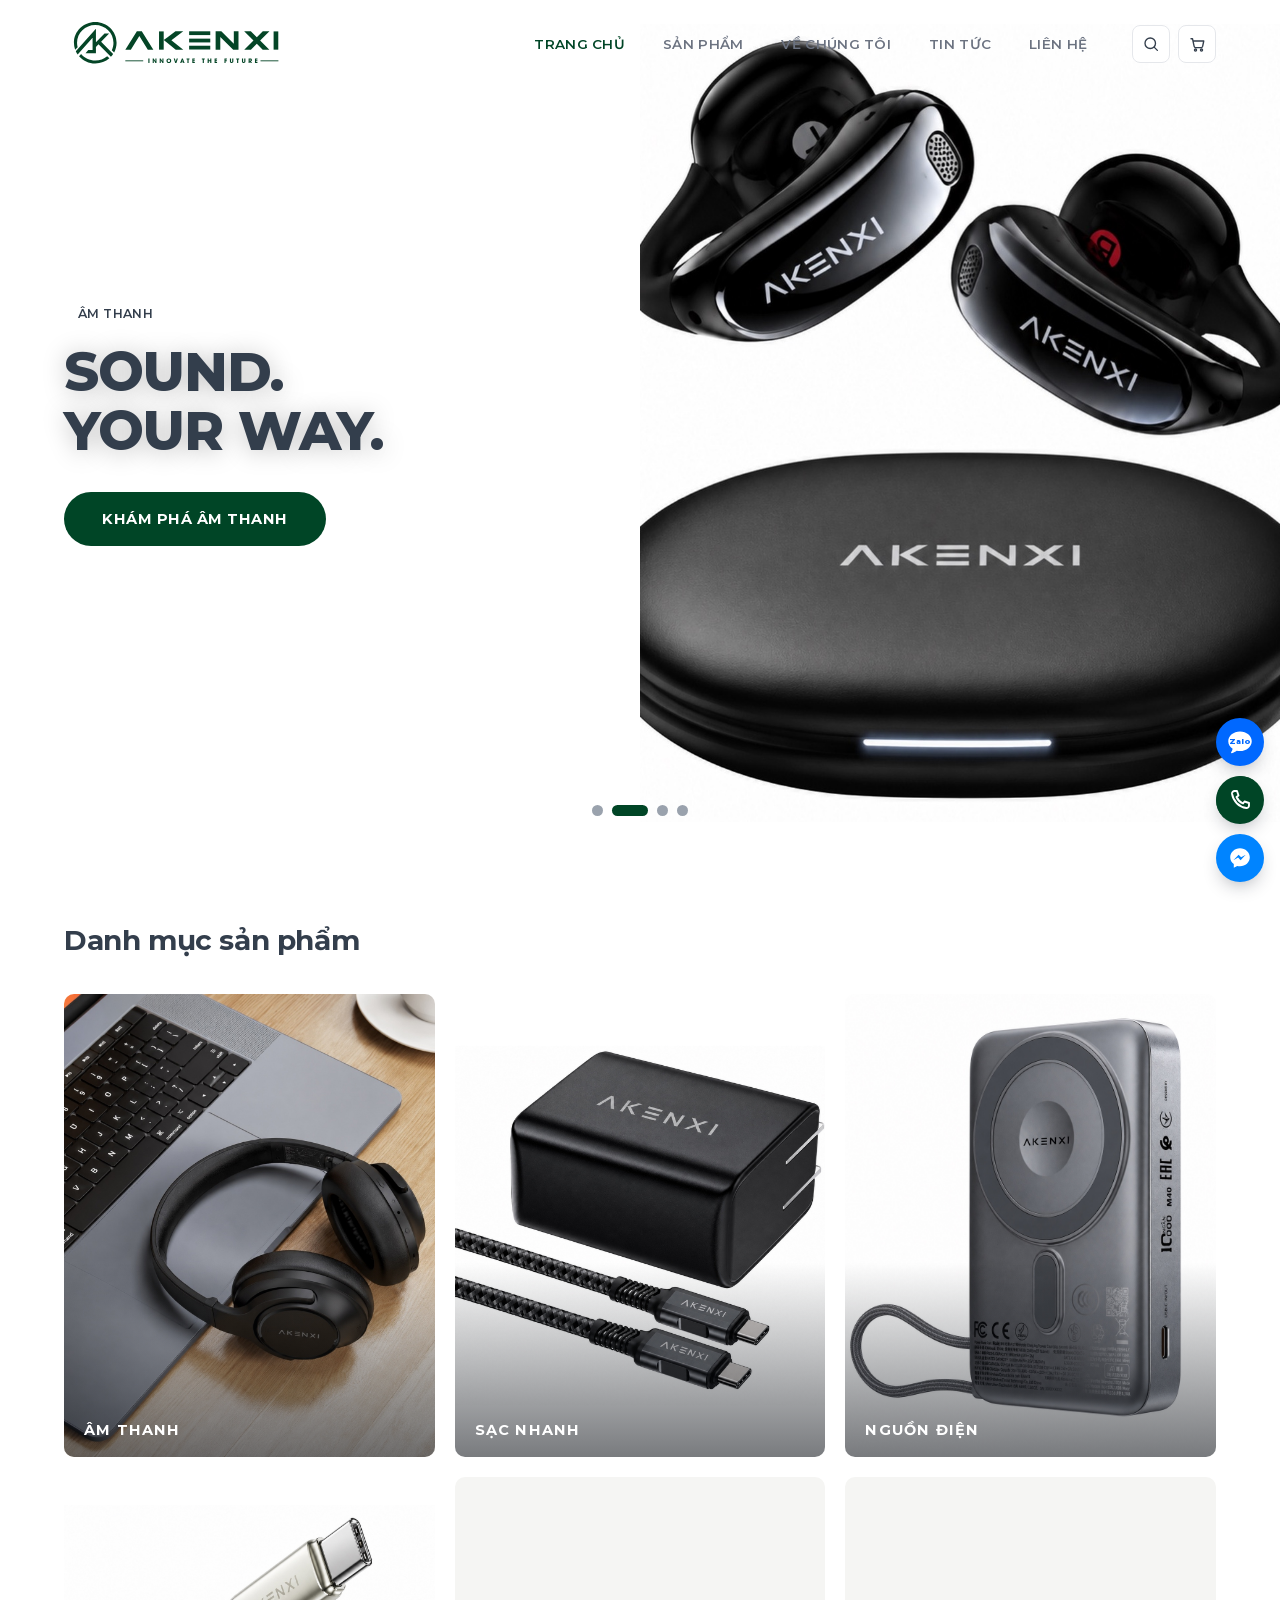
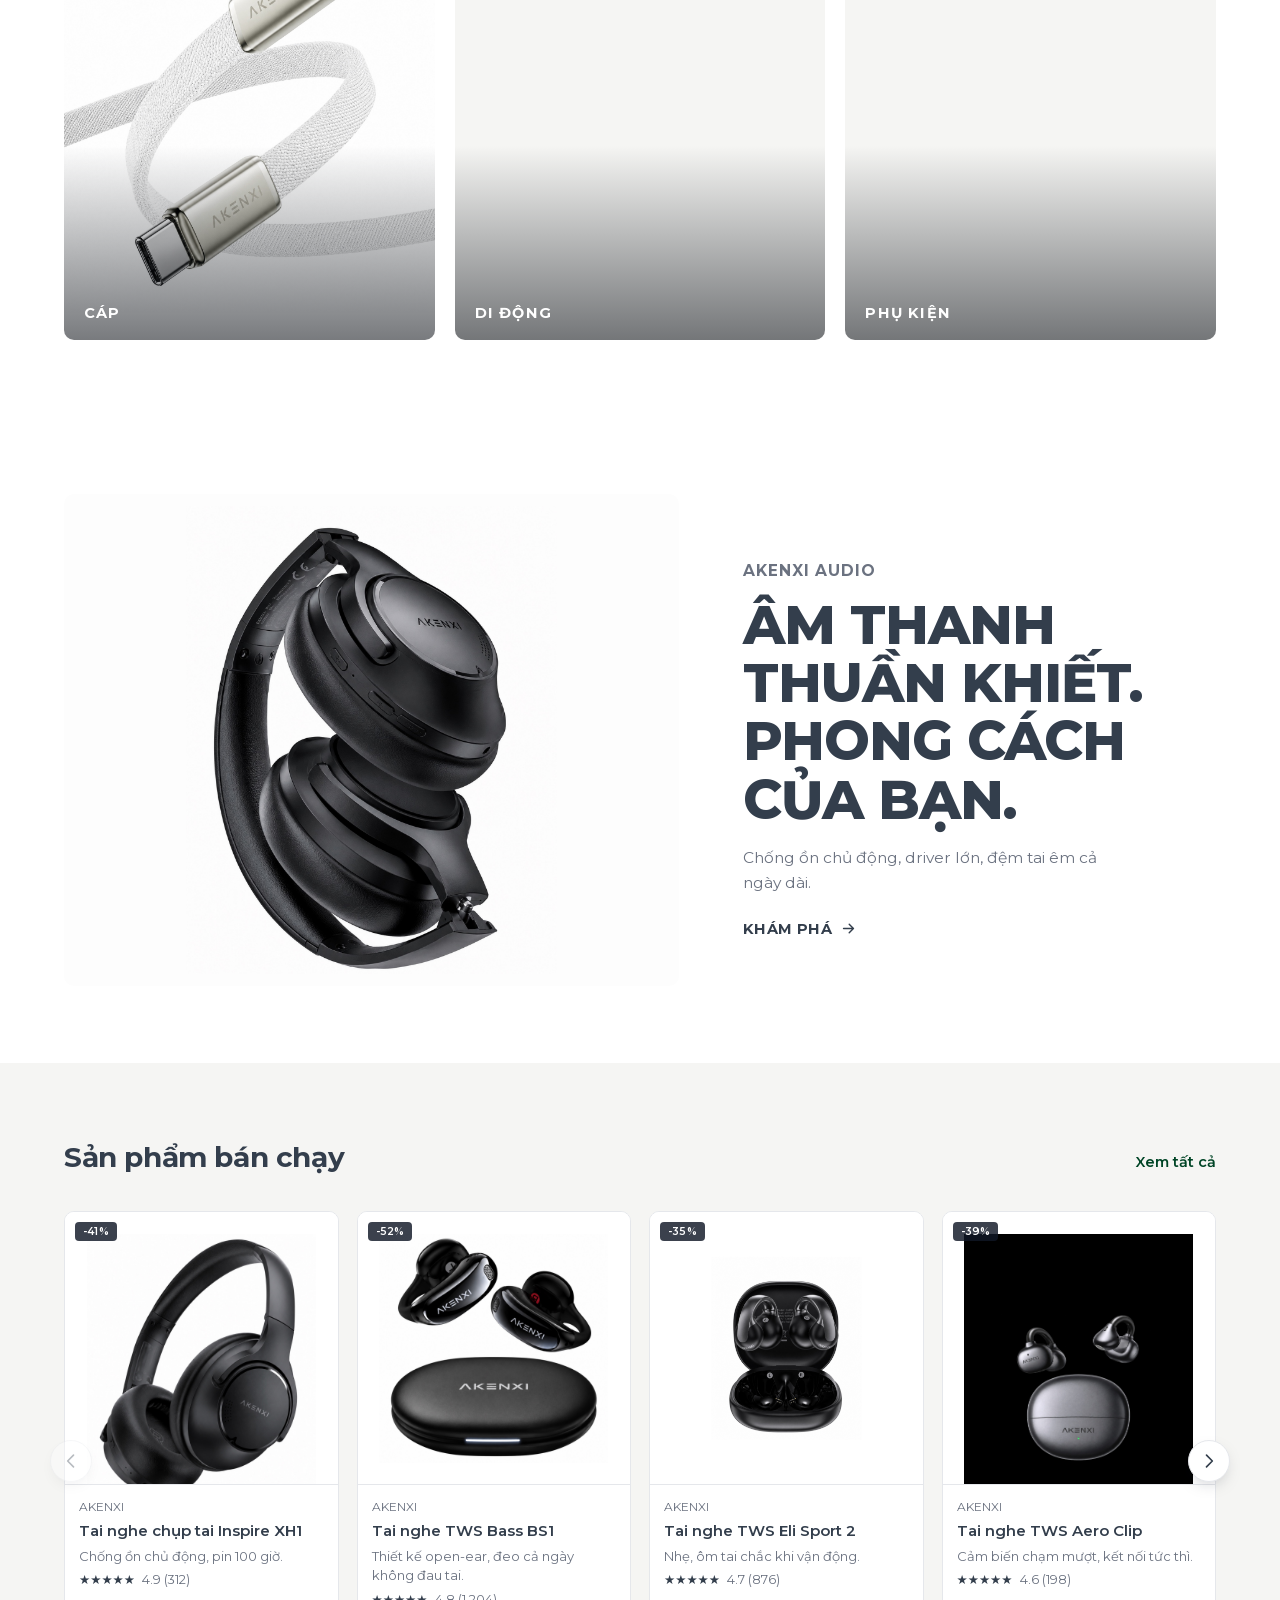
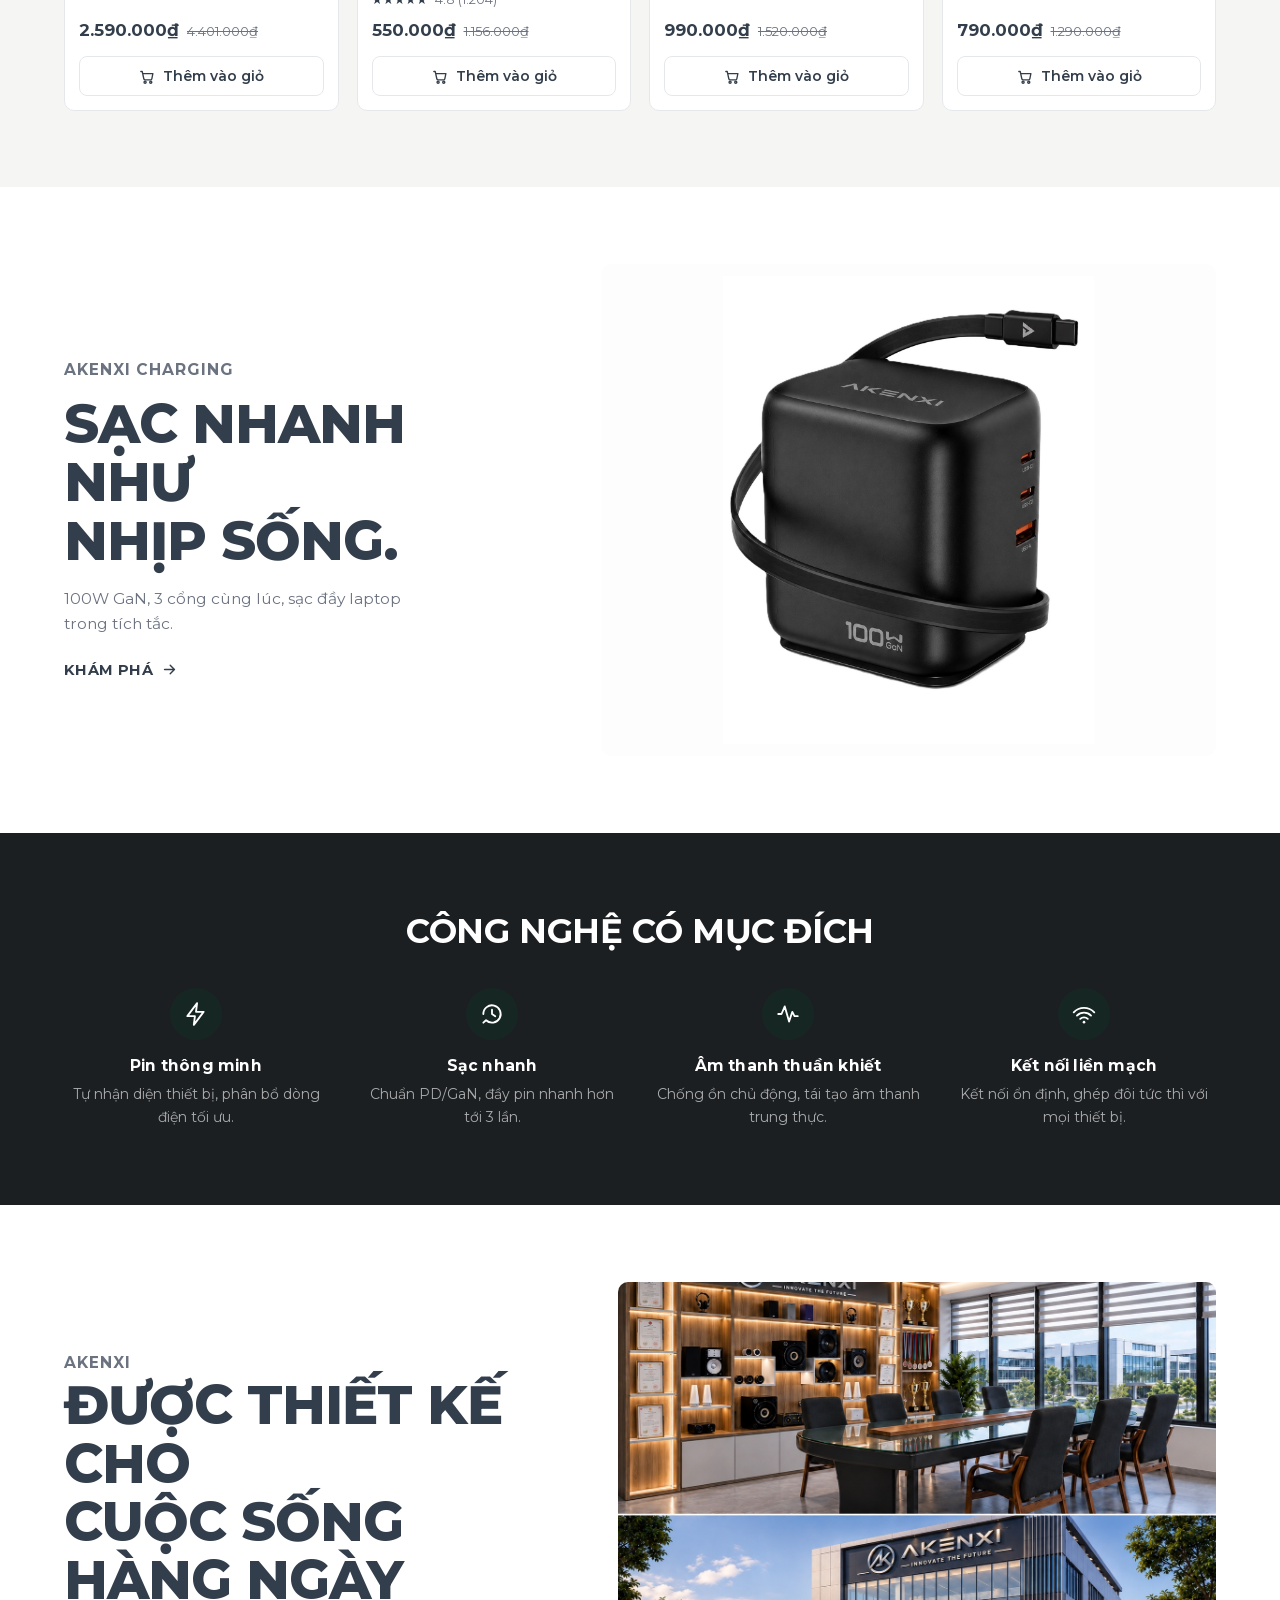
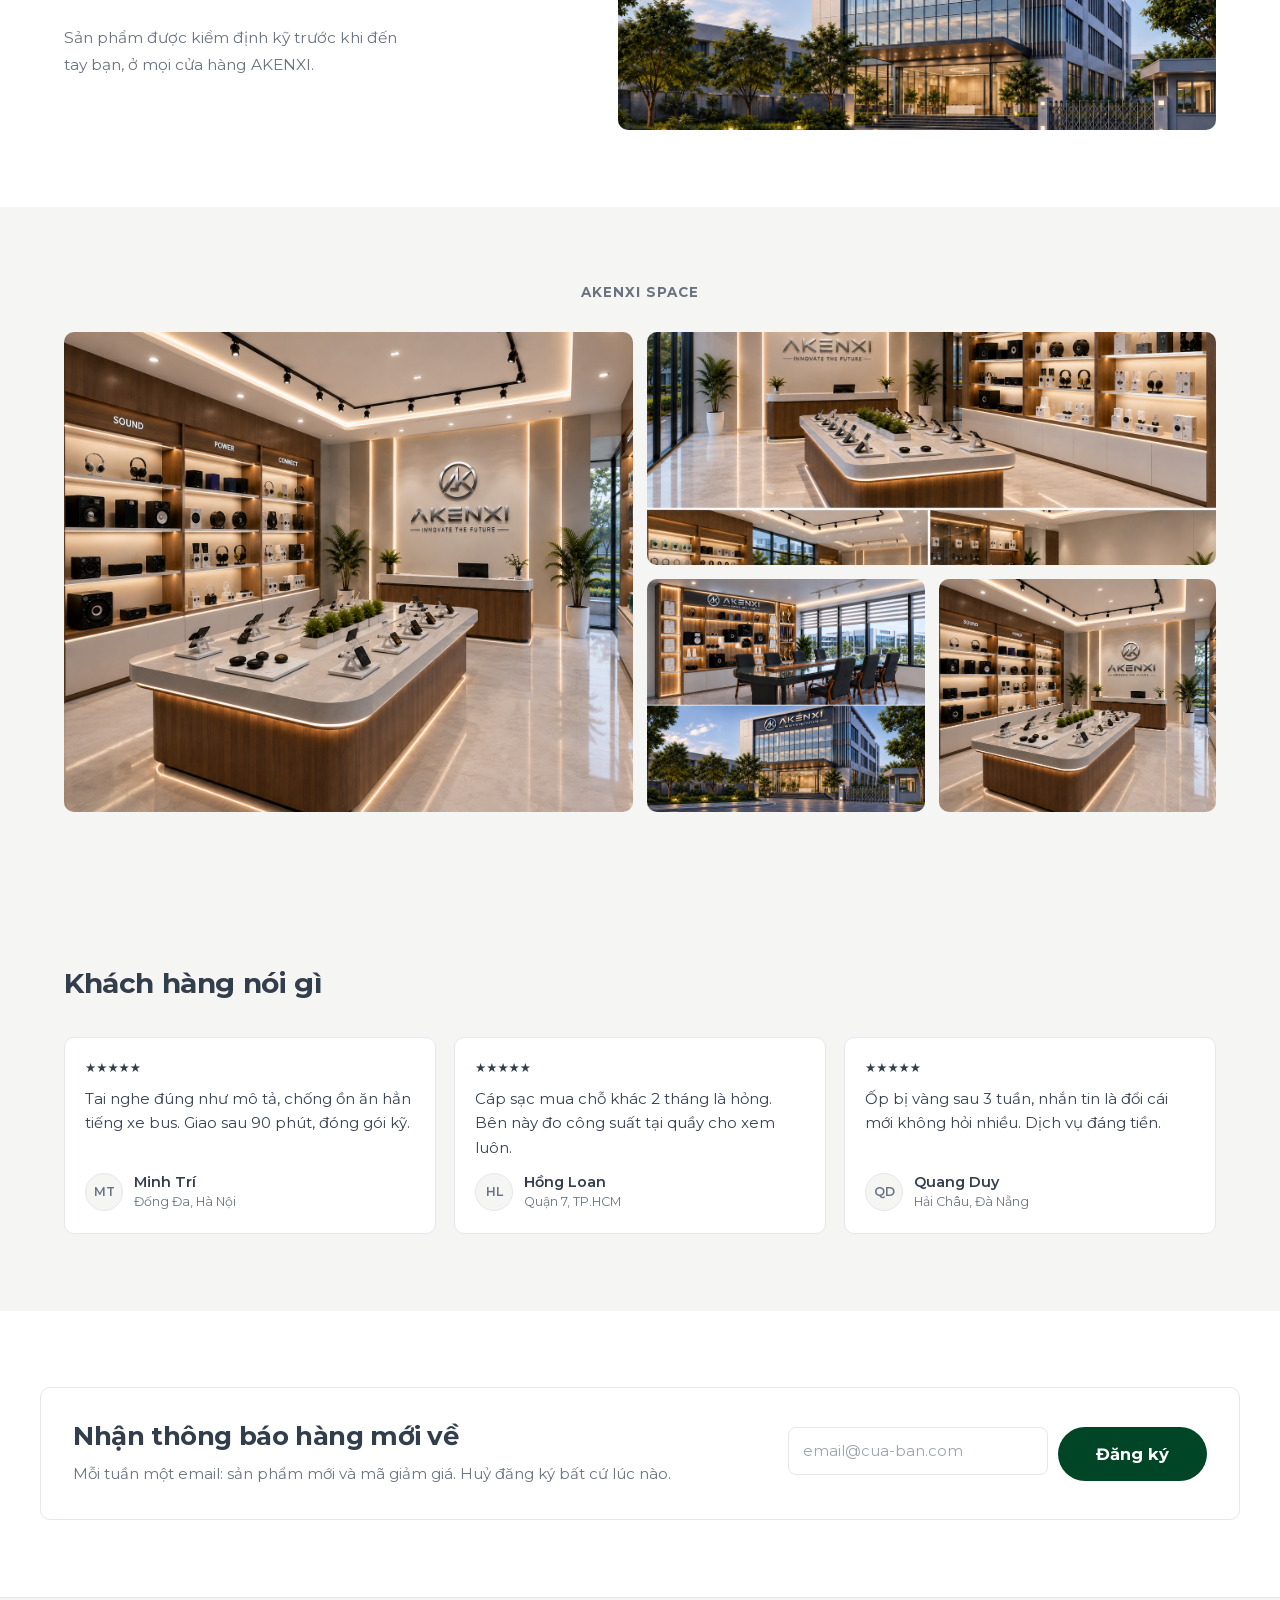
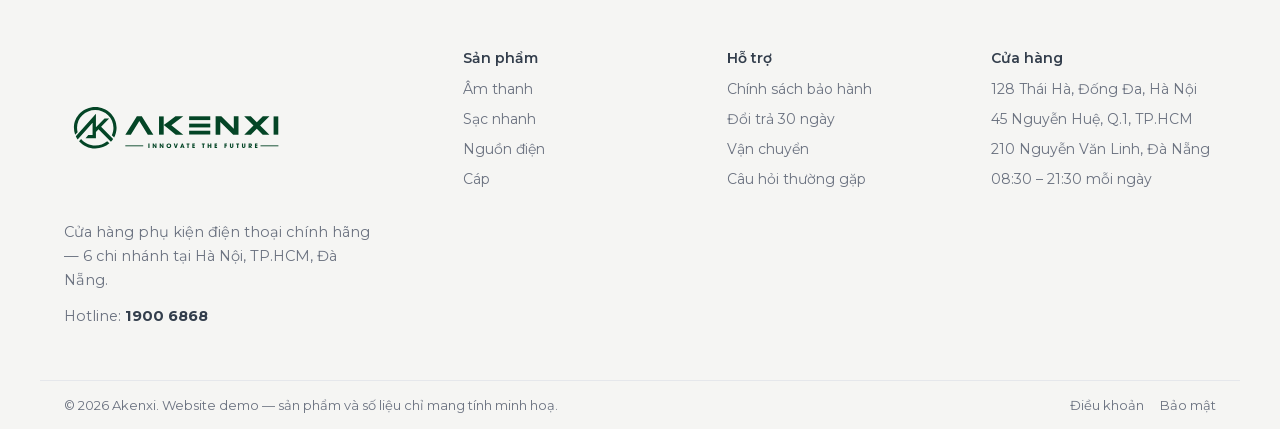
==== commit 2a30d85d: "dropdown menu" ====
--- a/html/index.html
+++ b/html/index.html
@@ -20,7 +20,7 @@
       <nav class="main-nav" id="mainNav" aria-label="Menu chính">
         <ul>
           <li><a href="index.html" class="is-active" aria-current="page">Trang chủ</a></li>
-          <li><a href="san-pham.html">Sản phẩm</a></li>
+          <li class="has-dropdown"><a href="san-pham.html">Sản phẩm</a><ul class="product-dropdown"><li><a href="san-pham.html?cat=Âm thanh">Âm thanh</a></li><li><a href="san-pham.html?cat=Sạc nhanh">Sạc nhanh</a></li><li><a href="san-pham.html?cat=Nguồn điện">Nguồn điện</a></li><li><a href="san-pham.html?cat=Cáp">Cáp</a></li><li><a href="san-pham.html?cat=Di động">Di động</a></li><li><a href="san-pham.html?cat=Phụ kiện">Phụ kiện</a></li></ul></li>
           <li><a href="ve-chung-toi.html">Về chúng tôi</a></li>
           <li><a href="tin-tuc.html">Tin tức</a></li>
           <li><a href="lien-he.html">Liên hệ</a></li>
--- a/html/css/style.css
+++ b/html/css/style.css
@@ -201,6 +201,44 @@
 
 .main-nav a:hover { color: var(--accent); background: rgba(0, 69, 38, .06); }
 .main-nav a.is-active { color: var(--accent); font-weight: 600; }
+
+/* Product filters dropdown */
+.main-nav .has-dropdown { position: relative; }
+.main-nav ul.product-dropdown {
+  position: absolute;
+  top: calc(100% + 6px);
+  left: 0;
+  z-index: 20;
+  display: block;
+  min-width: 170px;
+  padding: 8px;
+  border: 1px solid var(--border);
+  border-radius: 8px;
+  background: #fff;
+  box-shadow: 0 12px 28px rgba(25, 32, 40, .12);
+  opacity: 0;
+  visibility: hidden;
+  transform: translateY(-6px);
+  transition: opacity .16s ease, visibility .16s ease, transform .16s ease;
+}
+
+.main-nav .has-dropdown:hover ul.product-dropdown,
+.main-nav .has-dropdown:focus-within ul.product-dropdown {
+  opacity: 1;
+  visibility: visible;
+  transform: translateY(0);
+}
+
+.main-nav ul.product-dropdown li { display: block; }
+.main-nav ul.product-dropdown a {
+  padding: 9px 12px;
+  border-radius: 5px;
+  color: var(--text-muted);
+  font-size: 13px;
+  text-transform: none;
+  white-space: nowrap;
+}
+.main-nav ul.product-dropdown a:hover { color: var(--accent); background: rgba(0, 69, 38, .07); }
 
 /* Actions */
 .header-actions { display: flex; align-items: center; gap: 8px; }
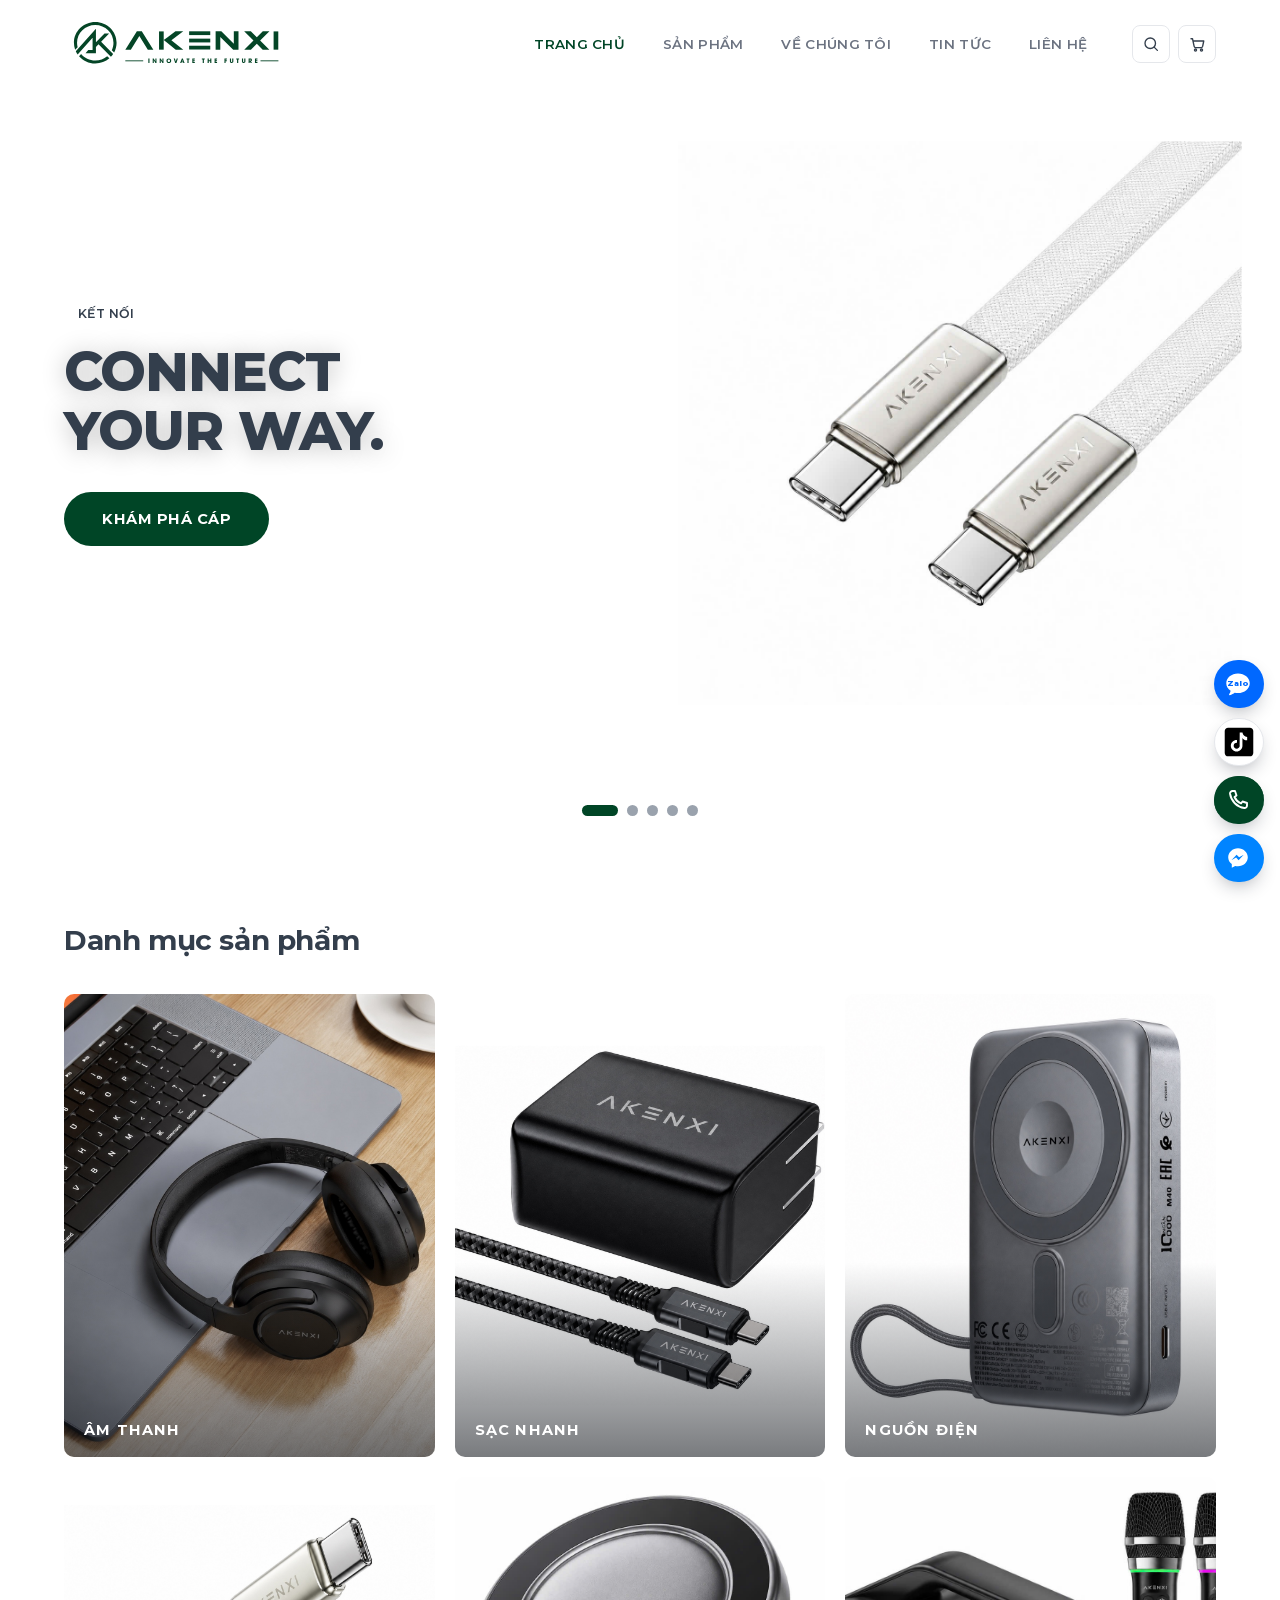
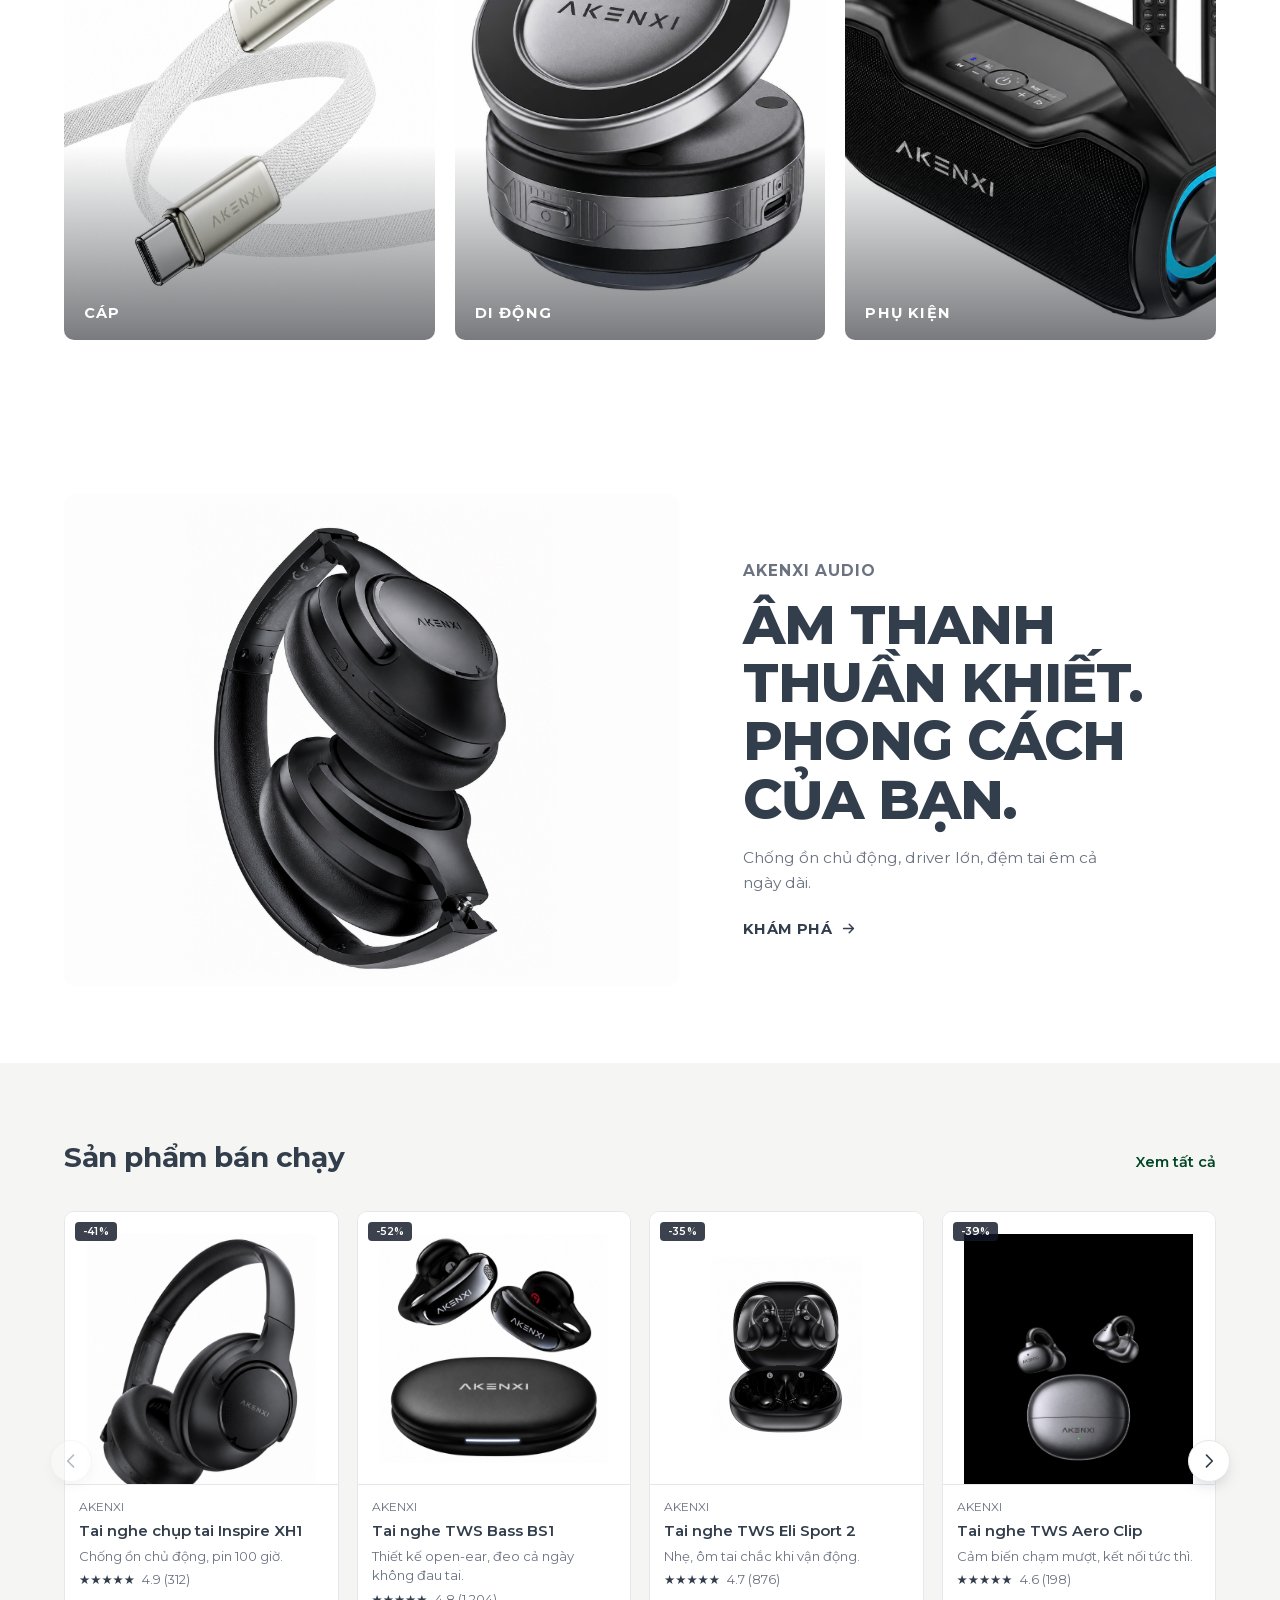
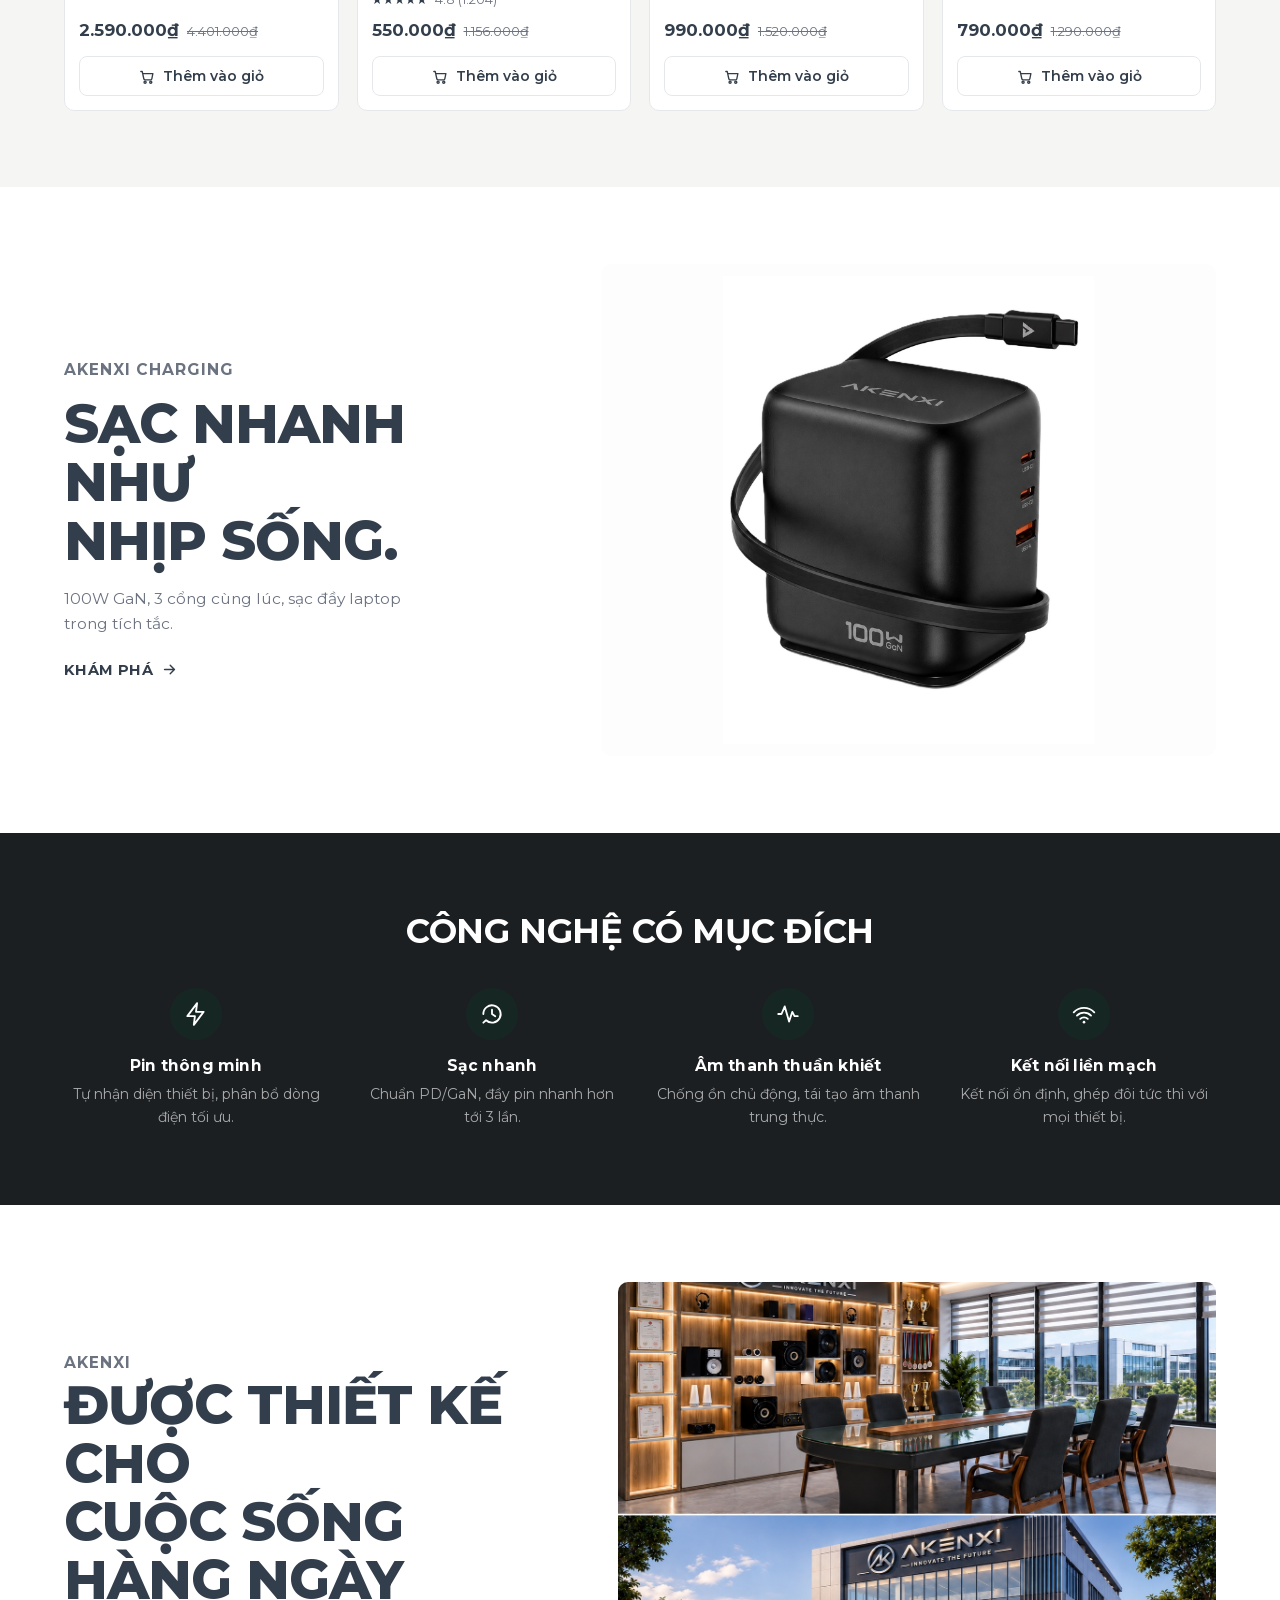
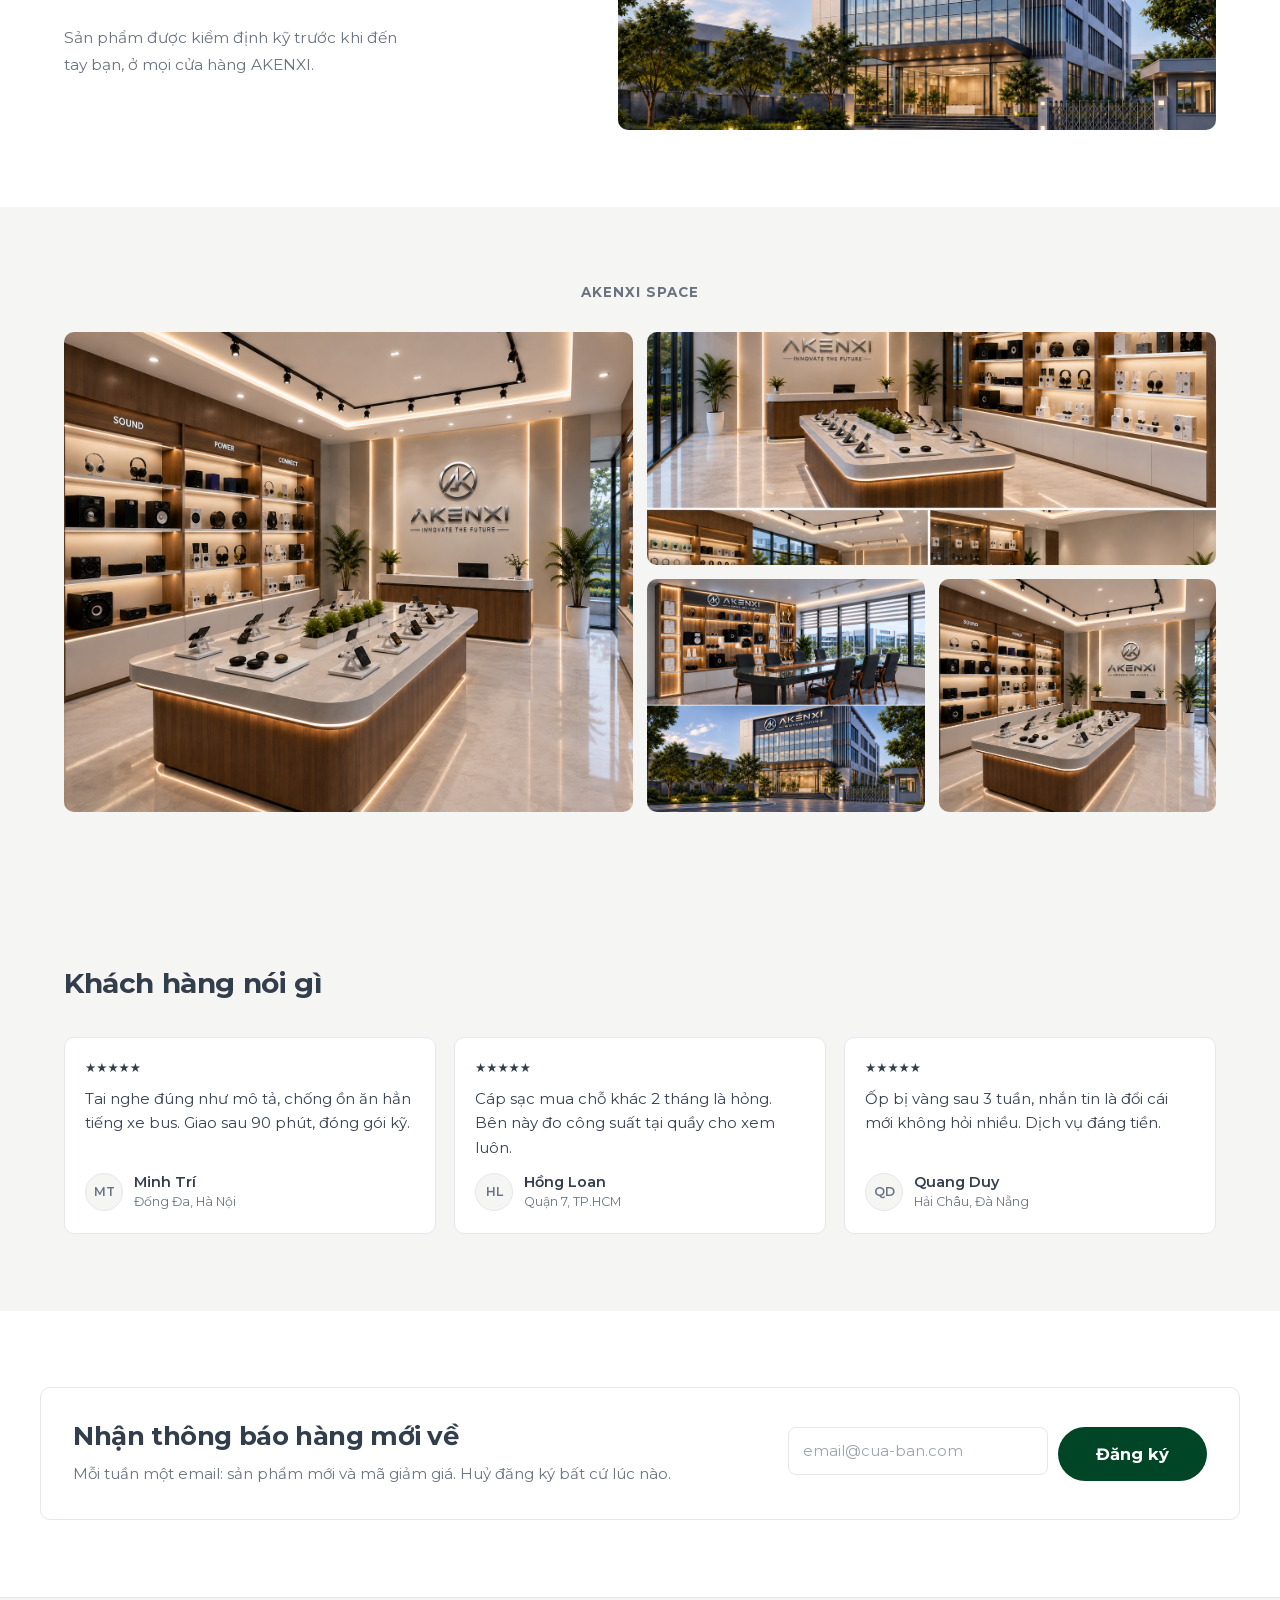
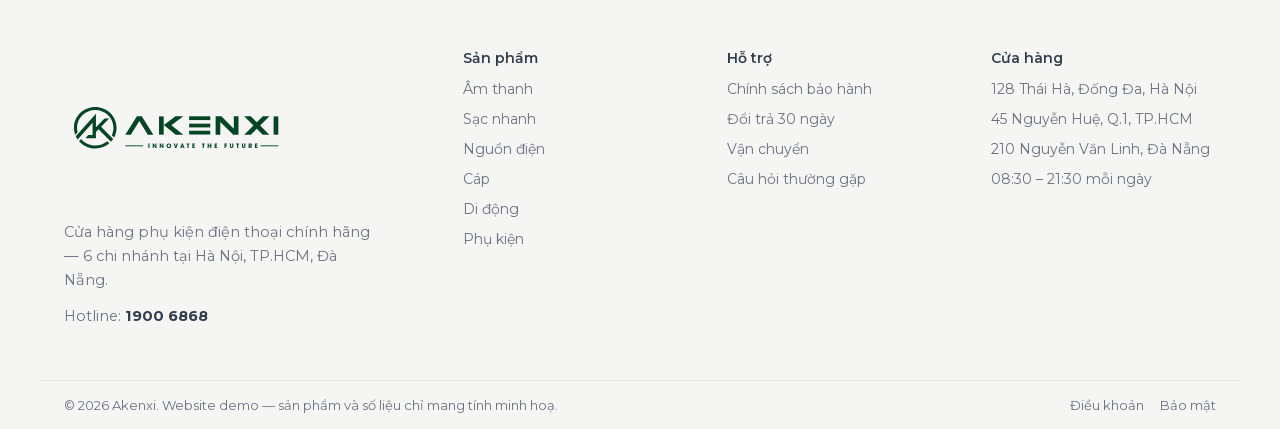
==== commit 5a9e4658: "update hero, footer, tiktok" ====
--- a/html/index.html
+++ b/html/index.html
@@ -51,27 +51,6 @@
 
 <!-- ============================ HERO CAMPAIGN =========================== -->
     <section class="hero" id="heroSlider" aria-label="Campaign nổi bật">
-      <div class="hero-slide is-active" data-slide-brand>
-        <div class="hero-slide-3d" aria-hidden="true"></div>
-        <div class="hero-slide-media">
-          <canvas id="headphoneCanvas" aria-label="Mô hình tai nghe 3D" role="img"></canvas>
-          <div class="model-loader" id="modelLoader">
-            <div class="bar"><i id="loaderBar"></i></div>
-            <span id="loaderText">Đang tải mô hình 3D… 0%</span>
-          </div>
-        </div>
-        <div class="hero-copy">
-          <div class="container hero-slide-text">
-            <span class="hero-tag">Brand</span>
-            <h1 class="display">Power your<br>digital life</h1>
-            <p class="hero-sub">Technology designed for the way you live.</p>
-            <div class="hero-cta-row">
-              <a class="btn btn-primary" href="san-pham.html">Explore Products</a>
-              <a class="btn btn-outline" href="ve-chung-toi.html">Discover AKENXI</a>
-            </div>
-          </div>
-        </div>
-      </div>
       <div data-hero-slides></div>
       <div class="hero-dots" data-hero-dots aria-label="Chọn campaign"></div>
     </section>
@@ -567,10 +546,12 @@
       <div class="footer-col">
         <h4>Sản phẩm</h4>
         <ul>
-          <li><a href="san-pham.html">Âm thanh</a></li>
-          <li><a href="san-pham.html">Sạc nhanh</a></li>
-          <li><a href="san-pham.html">Nguồn điện</a></li>
-          <li><a href="san-pham.html">Cáp</a></li>
+          <li><a href="san-pham.html?cat=Âm thanh">Âm thanh</a></li>
+          <li><a href="san-pham.html?cat=Sạc nhanh">Sạc nhanh</a></li>
+          <li><a href="san-pham.html?cat=Nguồn điện">Nguồn điện</a></li>
+          <li><a href="san-pham.html?cat=Cáp">Cáp</a></li>
+          <li><a href="san-pham.html?cat=Di động">Di động</a></li>
+          <li><a href="san-pham.html?cat=Phụ kiện">Phụ kiện</a></li>
         </ul>
       </div>
 
@@ -614,6 +595,10 @@
         </svg>
       </span>
       <span class="qc-label">Zalo</span>
+    </a>
+    <a class="qc-btn qc-tiktok" href="https://www.tiktok.com/@akenxi" target="_blank" rel="noopener" title="TikTok AKENXI">
+      <span class="qc-ico" aria-hidden="true"><img src="images/icons8-tiktok.svg" alt=""></span>
+      <span class="qc-label">TikTok</span>
     </a>
     <a class="qc-btn qc-phone" href="tel:19006868" title="Gọi 1900 6868">
       <span class="qc-ico" aria-hidden="true">
@@ -657,15 +642,6 @@
 
   <div class="toast" data-toast hidden></div>
 
-  <script type="importmap">
-  {
-    "imports": {
-      "three": "./js/vendor/three/build/three.module.js",
-      "three/addons/": "./js/vendor/three/examples/jsm/"
-    }
-  }
-  </script>
-  <script type="module" src="js/main.js"></script>
   <script src="js/ui.js" defer></script>
   <script src="js/cart.js" defer></script>
   <script src="js/hero.js" defer></script>
--- a/html/css/style.css
+++ b/html/css/style.css
@@ -306,6 +306,7 @@
   height: clamp(460px, 94vh, 900px);
   overflow: hidden;
   background: var(--graphite);
+  touch-action: pan-y;
 }
 
 .hero-slide {
@@ -382,7 +383,11 @@
   .hero-slide-media { top: 8px; right: 0; bottom: 8px; left: 50%; }
   .hero-slide-media.is-photo { top: 24px; bottom: 24px; }
 
-  .hero-slide-media.is-photo img { object-position: center; }
+  .hero-slide-media.is-photo img {
+    object-fit: contain;
+    object-position: center;
+    transform: scale(.88);
+  }
 
   .hero-slide-3d { background: var(--bg); }
 
@@ -1304,6 +1309,13 @@
 .qc-btn:hover .qc-label { max-width: 140px; opacity: 1; }
 
 .qc-zalo { background: #0068ff; }
+.qc-tiktok {
+  background: #fff;
+  color: #111;
+  border: 1px solid #e5e7eb;
+}
+.qc-tiktok .qc-ico { padding: 7px; }
+.qc-tiktok .qc-ico img { width: 34px; height: 34px; }
 .qc-phone { background: var(--accent); }
 .qc-mess { background: #0084ff; }
 
@@ -1766,14 +1778,26 @@
 
   .hero { height: clamp(420px, 76vh, 660px); }
 
+  /* Campaign ảnh dùng cùng nền trắng trên mobile và desktop. */
+  .hero,
+  .hero-slide.is-photo-slide { background: var(--bg); }
+  .hero-slide::after,
+  .hero-slide-media::after { content: none; }
+  .hero-slide-media.is-photo img {
+    object-fit: contain;
+    transform: scale(.82);
+  }
+  .hero-copy { color: var(--text); }
+  .hero-tag { border-color: rgba(51, 62, 76, .22); color: var(--text); text-shadow: none; }
+  .hero-copy .display { text-shadow: none; }
+
   /* Dưới 980px: media (3D hoặc ảnh, xem base rule .hero-slide-media ở trên)
      phủ kín toàn slide làm nền, chữ nằm đè lên trên — cùng 1 kiểu hiển thị cho
      mọi campaign trên mobile (đang ổn, giữ nguyên). */
 
-  /* Làm tối bớt phần media nền để chữ trắng đè lên vẫn đọc rõ (thay cho lớp
-     gradient cũ vốn nằm ngoài .hero-copy nên không phủ được lên media nữa). */
+  /* Không phủ lớp tối lên campaign ảnh. */
   .hero-slide-media::after {
-    content: "";
+    content: none;
     position: absolute;
     inset: 0;
     background: linear-gradient(90deg, rgba(10, 14, 20, .78) 0%, rgba(10, 14, 20, .4) 55%, rgba(10, 14, 20, .12) 100%);
